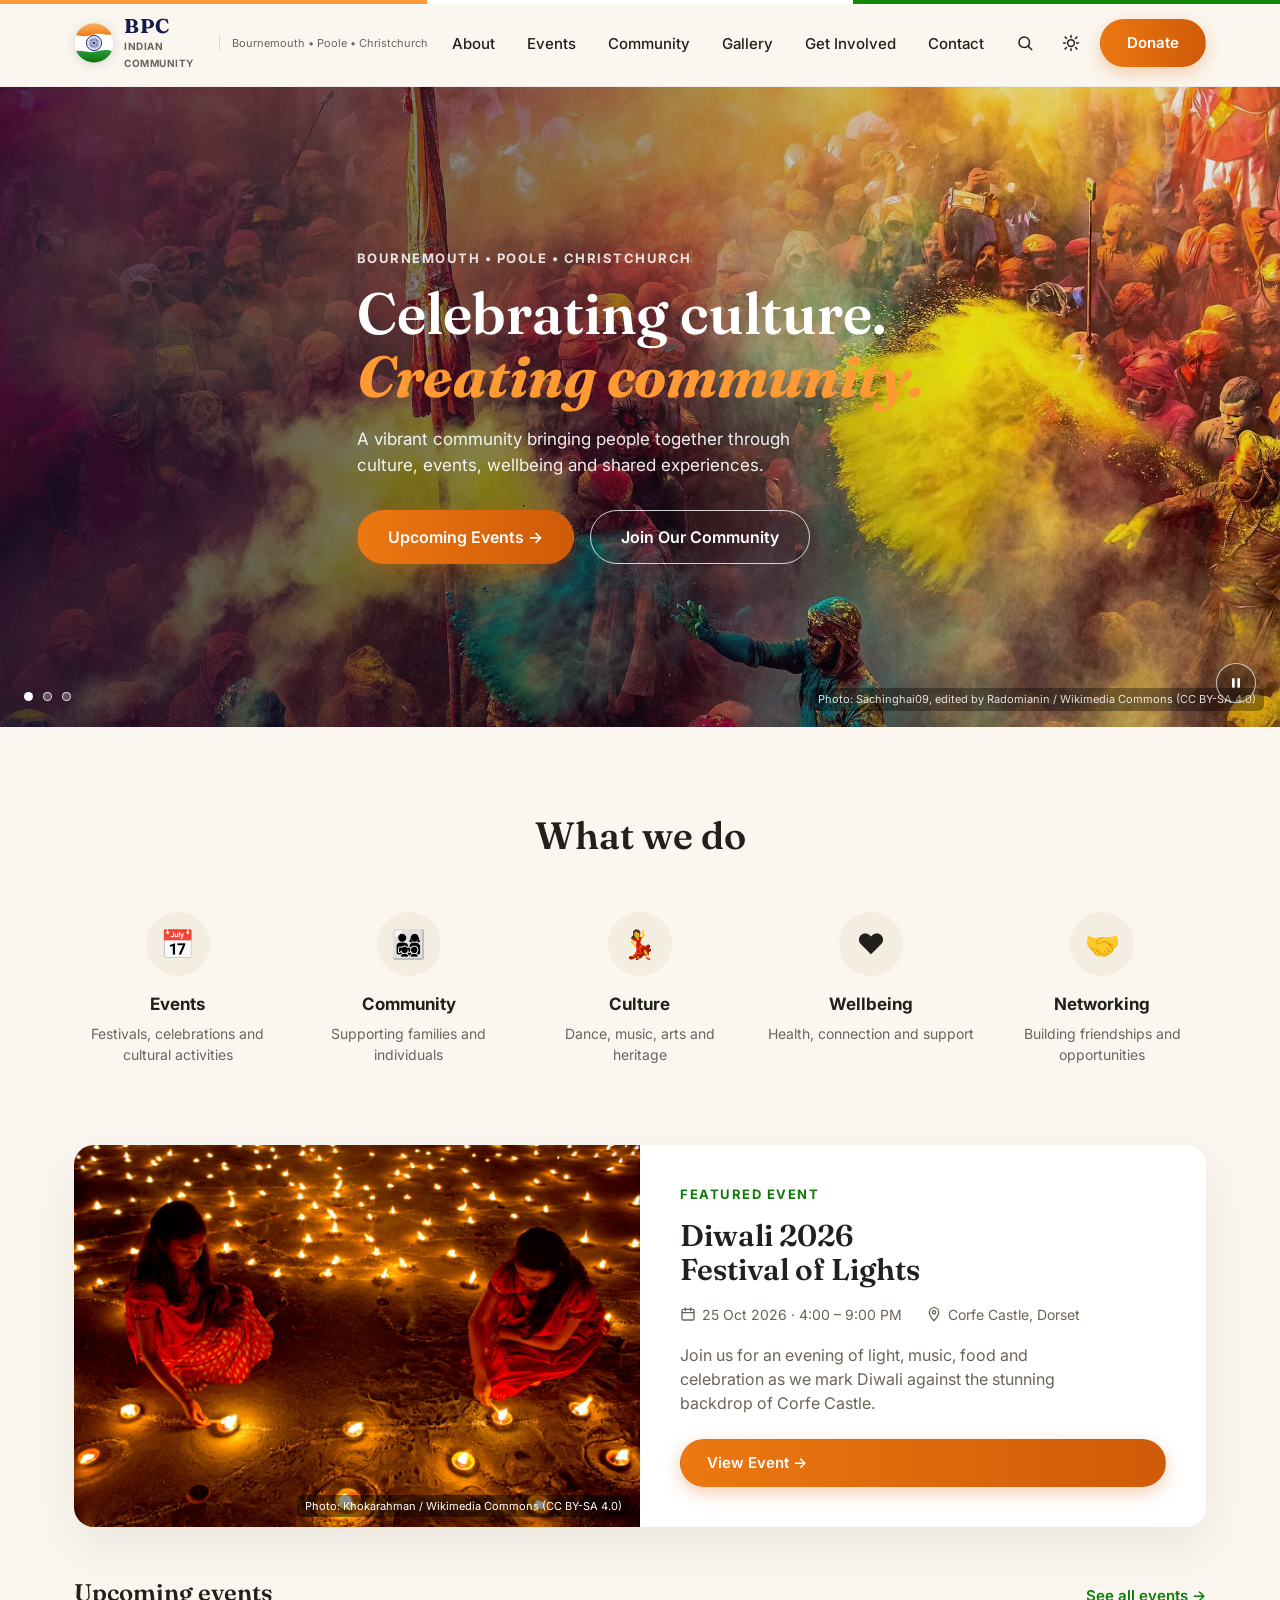
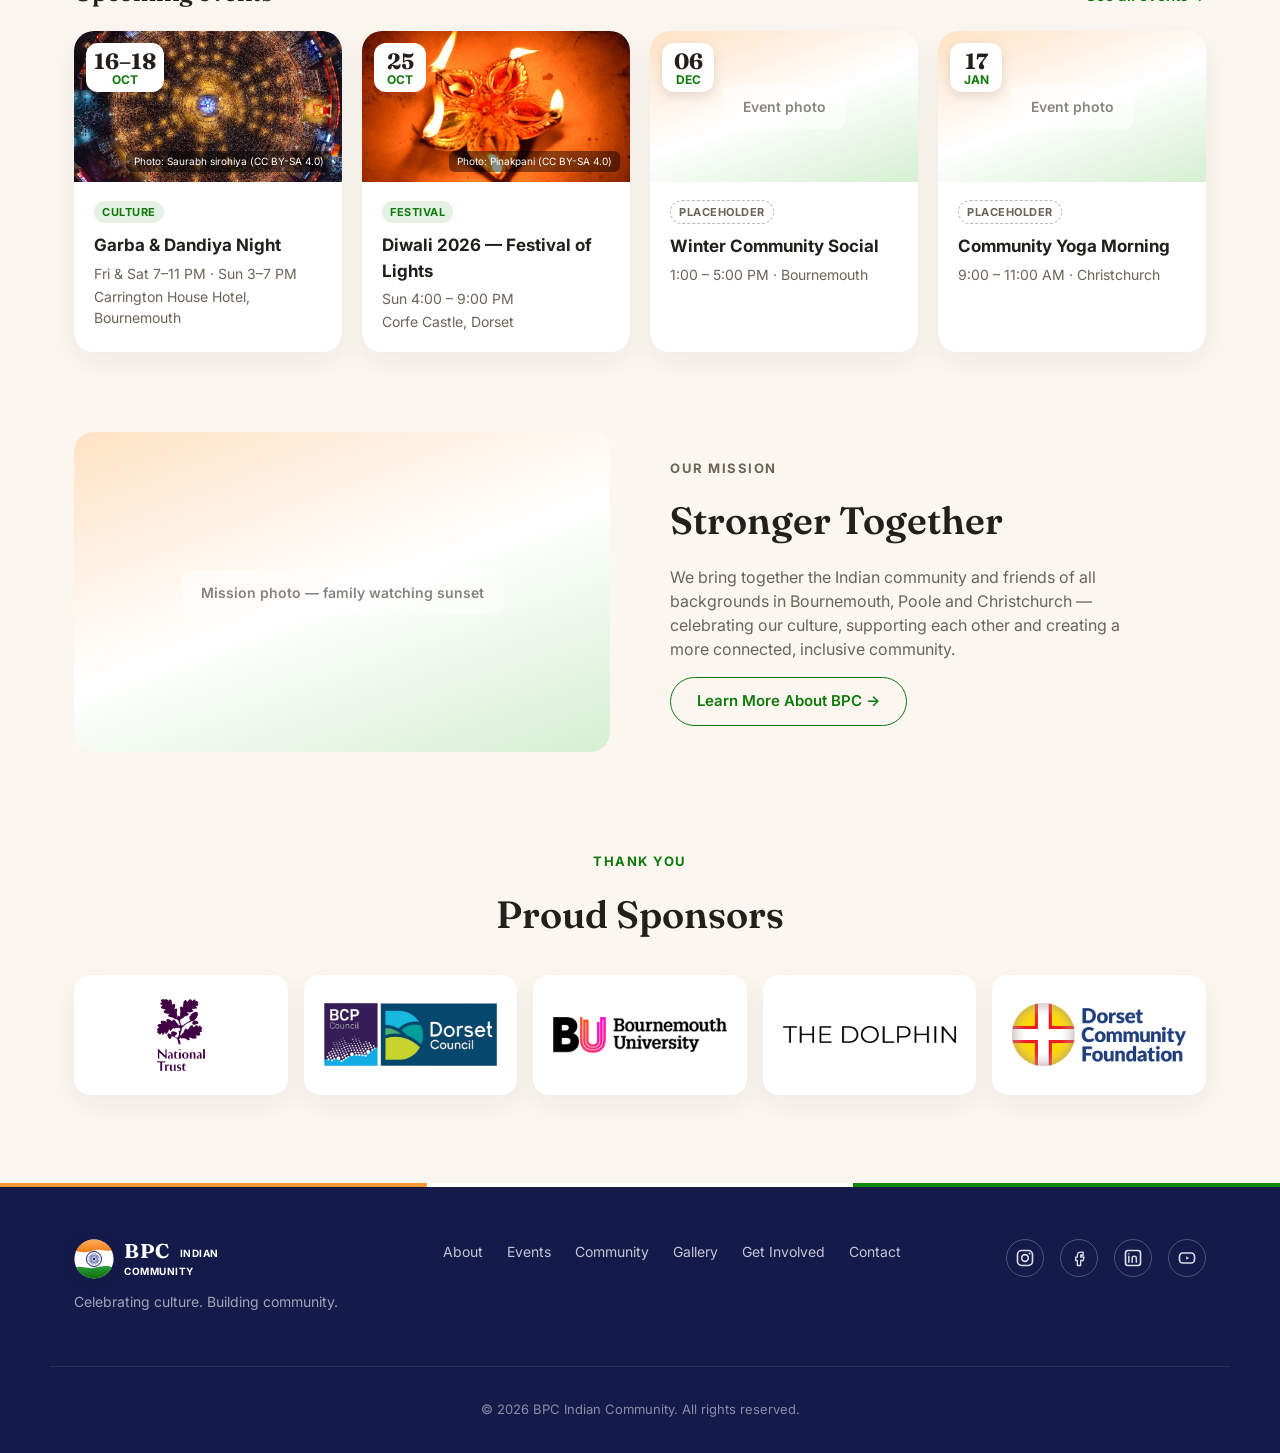
==== index.html @ 0a0876f6 "Tricolour redesign: enhanced BPC emblem, saffron/green/navy theme Co-Authored-By: Claude Opus 5.5 <n" ====
<!doctype html>
<html lang="en-GB">
<head>
<meta charset="UTF-8">
<meta name="viewport" content="width=device-width, initial-scale=1">
<title>BPC Indian Community — Homepage Redesign Prototype</title>

<!-- Google tag (gtag.js) — GA4 property: BPC Indian Community -->
<script async src="https://www.googletagmanager.com/gtag/js?id=G-W0NKQS6ZV1"></script>
<script>
  window.dataLayer = window.dataLayer || [];
  function gtag(){dataLayer.push(arguments);}
  gtag('js', new Date());
  gtag('config', 'G-W0NKQS6ZV1');
</script>

<link rel="preconnect" href="https://fonts.googleapis.com">
<link rel="preconnect" href="https://fonts.gstatic.com" crossorigin>
<link href="https://fonts.googleapis.com/css2?family=Fraunces:ital,wght@0,500;0,600;0,700;1,500&family=Inter:wght@400;500;600;700&display=swap" rel="stylesheet">
<link rel="manifest" href="manifest.webmanifest">
<meta name="theme-color" content="#141A4A">
<link rel="icon" type="image/svg+xml" href="assets/bpc-emblem.svg">
<link rel="icon" type="image/png" sizes="32x32" href="assets/icons/favicon-32.png">
<link rel="apple-touch-icon" href="assets/icons/apple-touch-icon.png">
<meta name="apple-mobile-web-app-capable" content="yes">
<meta name="apple-mobile-web-app-title" content="BPC">
<meta name="apple-mobile-web-app-status-bar-style" content="default">
<link rel="stylesheet" href="style.css">
<script>
  (function () {
    const stored = localStorage.getItem('bpc-theme');
    const theme = stored || (window.matchMedia('(prefers-color-scheme: dark)').matches ? 'dark' : 'light');
    document.documentElement.setAttribute('data-theme', theme);
  })();
</script>
</head>
<body>

  <!-- ===================== HEADER ===================== -->
  <header class="site-header">
    <div class="container header-inner">
      <a href="#" class="logo">
        <span class="logo-mark"><img class="logo-emblem" src="assets/bpc-emblem.svg" width="40" height="40" alt=""></span>
        <span class="logo-text">
          <strong>BPC</strong> <span class="logo-sub1">INDIAN<br>COMMUNITY</span>
        </span>
        <span class="logo-tagline">Bournemouth • Poole • Christchurch</span>
      </a>

      <nav class="main-nav" aria-label="Primary" id="main-nav">
        <ul>
          <li><a href="about.html">About</a></li>
          <li><a href="events.html">Events</a></li>
          <li><a href="#community">Community</a></li>
          <li><a href="gallery.html">Gallery</a></li>
          <li><a href="#get-involved">Get Involved</a></li>
          <li><a href="contact.html">Contact</a></li>
        </ul>
      </nav>

      <div class="header-actions">
        <button class="icon-btn" aria-label="Search">
          <svg width="18" height="18" viewBox="0 0 24 24" fill="none"><circle cx="11" cy="11" r="7" stroke="currentColor" stroke-width="2"/><path d="m21 21-4.3-4.3" stroke="currentColor" stroke-width="2" stroke-linecap="round"/></svg>
        </button>
        <button class="icon-btn theme-toggle" id="theme-toggle" aria-label="Toggle dark mode">
          <svg class="icon-sun" width="18" height="18" viewBox="0 0 24 24" fill="none"><circle cx="12" cy="12" r="4.5" stroke="currentColor" stroke-width="2"/><path d="M12 2v2.5M12 19.5V22M4.2 4.2l1.8 1.8M18 18l1.8 1.8M2 12h2.5M19.5 12H22M4.2 19.8 6 18M18 6l1.8-1.8" stroke="currentColor" stroke-width="2" stroke-linecap="round"/></svg>
          <svg class="icon-moon" width="18" height="18" viewBox="0 0 24 24" fill="none"><path d="M20 14.5A8.5 8.5 0 0 1 9.5 4a8.5 8.5 0 1 0 10.5 10.5Z" stroke="currentColor" stroke-width="2" stroke-linejoin="round"/></svg>
        </button>
        <a href="#donate" class="btn btn-primary">Donate</a>
        <button class="menu-toggle" aria-label="Open menu" aria-expanded="false" aria-controls="main-nav">
          <svg width="22" height="22" viewBox="0 0 24 24" fill="none"><path d="M4 7h16M4 12h16M4 17h16" stroke="currentColor" stroke-width="2" stroke-linecap="round"/></svg>
        </button>
      </div>
    </div>
  </header>

  <main>
    <!-- ===================== HERO ===================== -->
    <section class="hero">
      <div class="hero-media" id="hero-slideshow">
        <div class="hero-slide is-active" style="background-image:url('assets/hero-holi-colours.jpg')">
          <span class="hero-slide-credit">Photo: Sachinghai09, edited by Radomianin / Wikimedia Commons (CC BY-SA 4.0)</span>
        </div>
        <div class="hero-slide" style="background-image:url('assets/hero-boat-party.jpg'); background-position:50% 65%">
          <span class="hero-slide-credit">Photo: Omar Eagle / Unsplash</span>
        </div>
        <div class="hero-slide hero-slide-collage">
          <div class="hero-collage">
            <div style="background-image:url('assets/collage-garba-festival.jpg')"></div>
            <div style="background-image:url('assets/collage-bharatanatyam.jpg')"></div>
            <div style="background-image:url('assets/collage-holi-family.jpg')"></div>
            <div style="background-image:url('assets/diwali-2026-featured.jpg')"></div>
          </div>
          <span class="hero-slide-credit">Photos: Wikimedia Commons contributors (CC BY-SA)</span>
        </div>
        <div class="hero-overlay"></div>
      </div>
      <div class="container hero-content">
        <p class="eyebrow eyebrow-light">Bournemouth • Poole • Christchurch</p>
        <h1 class="hero-title">
          Celebrating culture.<br>
          <span class="accent-text">Creating community.</span>
        </h1>
        <p class="hero-subtitle">
          A vibrant community bringing people together through culture, events,
          wellbeing and shared experiences.
        </p>
        <div class="hero-ctas">
          <a href="#events" class="btn btn-primary btn-lg">Upcoming Events →</a>
          <a href="#community" class="btn btn-outline-light btn-lg">Join Our Community</a>
        </div>
      </div>
      <div class="hero-dots" role="tablist" aria-label="Slideshow navigation">
        <button class="hero-dot is-active" type="button" data-slide="0" aria-label="Show slide 1"></button>
        <button class="hero-dot" type="button" data-slide="1" aria-label="Show slide 2"></button>
        <button class="hero-dot" type="button" data-slide="2" aria-label="Show slide 3"></button>
      </div>
      <button class="hero-pause" aria-label="Pause slideshow">
        <svg width="16" height="16" viewBox="0 0 24 24" fill="currentColor"><rect x="6" y="5" width="4" height="14" rx="1"/><rect x="14" y="5" width="4" height="14" rx="1"/></svg>
      </button>
    </section>

    <!-- ===================== WHAT WE DO ===================== -->
    <section class="what-we-do" id="about">
      <div class="container">
        <h2 class="section-title center">What we do</h2>
        <div class="wwd-grid">
          <div class="wwd-item">
            <span class="wwd-icon" aria-hidden="true">📅</span>
            <h3>Events</h3>
            <p>Festivals, celebrations and cultural activities</p>
          </div>
          <div class="wwd-item">
            <span class="wwd-icon" aria-hidden="true">👨‍👩‍👧‍👦</span>
            <h3>Community</h3>
            <p>Supporting families and individuals</p>
          </div>
          <div class="wwd-item">
            <span class="wwd-icon" aria-hidden="true">💃</span>
            <h3>Culture</h3>
            <p>Dance, music, arts and heritage</p>
          </div>
          <div class="wwd-item">
            <span class="wwd-icon" aria-hidden="true">❤️</span>
            <h3>Wellbeing</h3>
            <p>Health, connection and support</p>
          </div>
          <div class="wwd-item">
            <span class="wwd-icon" aria-hidden="true">🤝</span>
            <h3>Networking</h3>
            <p>Building friendships and opportunities</p>
          </div>
        </div>
      </div>
    </section>

    <!-- ===================== FEATURED EVENT ===================== -->
    <section class="featured-event" id="events">
      <div class="container">
        <a class="fe-card fe-card-link" href="https://www.nationaltrust.org.uk/visit/dorset/corfe-castle/events/76128437-4f75-4108-96ad-10a2fd708918" target="_blank" rel="noopener">
          <div class="fe-media">
            <img src="assets/diwali-2026-featured.jpg" alt="Rows of lit diya oil lamps during Diwali celebrations" loading="lazy">
            <span class="fe-media-credit">Photo: Khokarahman / Wikimedia Commons (CC BY-SA 4.0)</span>
          </div>
          <div class="fe-content">
            <p class="eyebrow">Featured Event</p>
            <h3 class="fe-title">Diwali 2026<br>Festival of Lights</h3>
            <ul class="fe-meta">
              <li>
                <svg width="16" height="16" viewBox="0 0 24 24" fill="none"><rect x="3" y="5" width="18" height="16" rx="2" stroke="currentColor" stroke-width="2"/><path d="M3 10h18M8 3v4M16 3v4" stroke="currentColor" stroke-width="2" stroke-linecap="round"/></svg>
                25 Oct 2026 · 4:00 – 9:00 PM
              </li>
              <li>
                <svg width="16" height="16" viewBox="0 0 24 24" fill="none"><path d="M12 22s7-7.2 7-12.5A7 7 0 0 0 5 9.5C5 14.8 12 22 12 22Z" stroke="currentColor" stroke-width="2"/><circle cx="12" cy="9.5" r="2.5" stroke="currentColor" stroke-width="2"/></svg>
                Corfe Castle, Dorset
              </li>
            </ul>
            <p class="fe-desc">
              Join us for an evening of light, music, food and celebration as we mark Diwali
              against the stunning backdrop of Corfe Castle.
            </p>
            <span class="btn btn-primary">View Event →</span>
          </div>
        </a>

        <!-- More upcoming events — PLACEHOLDER events, replace with real BPC listings -->
        <div class="upcoming">
          <div class="upcoming-head">
            <h3 class="upcoming-title">Upcoming events</h3>
            <a href="events.html" class="upcoming-all">See all events →</a>
          </div>
          <div class="event-grid">
            <a class="event-card" href="events.html">
              <div class="event-card-media">
                <img src="assets/event-garba-dandiya.jpg" alt="Aerial view of a huge Navratri garba ground lit up in a glowing circular pattern" loading="lazy">
                <span class="event-date"><strong>16–18</strong>Oct</span>
                <span class="fe-media-credit">Photo: Saurabh sirohiya (CC BY-SA 4.0)</span>
              </div>
              <div class="event-card-body">
                <span class="event-cat">Culture</span>
                <h4 class="event-card-title">Garba &amp; Dandiya Night</h4>
                <p class="event-card-meta">Fri &amp; Sat 7–11 PM · Sun 3–7 PM</p>
                <p class="event-card-meta">Carrington House Hotel, Bournemouth</p>
              </div>
            </a>
            <a class="event-card" href="events.html">
              <div class="event-card-media">
                <img src="assets/event-diwali.jpg" alt="A golden five-flame diya lamp glowing at Diwali" loading="lazy">
                <span class="event-date"><strong>25</strong>Oct</span>
                <span class="fe-media-credit">Photo: Pinakpani (CC BY-SA 4.0)</span>
              </div>
              <div class="event-card-body">
                <span class="event-cat">Festival</span>
                <h4 class="event-card-title">Diwali 2026 — Festival of Lights</h4>
                <p class="event-card-meta">Sun 4:00 – 9:00 PM</p>
                <p class="event-card-meta">Corfe Castle, Dorset</p>
              </div>
            </a>
            <a class="event-card" href="events.html">
              <div class="event-card-media placeholder-img" data-label="Event photo">
                <span class="event-date"><strong>06</strong>Dec</span>
              </div>
              <div class="event-card-body">
                <span class="placeholder-tag">Placeholder</span>
                <h4 class="event-card-title">Winter Community Social</h4>
                <p class="event-card-meta">1:00 – 5:00 PM · Bournemouth</p>
              </div>
            </a>
            <a class="event-card" href="events.html">
              <div class="event-card-media placeholder-img" data-label="Event photo">
                <span class="event-date"><strong>17</strong>Jan</span>
              </div>
              <div class="event-card-body">
                <span class="placeholder-tag">Placeholder</span>
                <h4 class="event-card-title">Community Yoga Morning</h4>
                <p class="event-card-meta">9:00 – 11:00 AM · Christchurch</p>
              </div>
            </a>
          </div>
        </div>
      </div>
    </section>

    <!-- ===================== MISSION ===================== -->
    <section class="mission" id="community">
      <div class="container mission-grid">
        <div class="mission-media placeholder-img" data-label="Mission photo — family watching sunset"></div>
        <div class="mission-content">
          <p class="eyebrow">Our Mission</p>
          <h2 class="section-title">Stronger Together</h2>
          <p>
            We bring together the Indian community and friends of all backgrounds in
            Bournemouth, Poole and Christchurch — celebrating our culture, supporting
            each other and creating a more connected, inclusive community.
          </p>
          <a href="about.html" class="btn btn-outline">Learn More About BPC →</a>
        </div>
      </div>
    </section>

    <!-- ===================== PROUD SPONSORS =====================
         Logos and order from the current live site. -->
    <section class="sponsors-section" id="sponsors">
      <div class="container">
        <p class="eyebrow center">Thank you</p>
        <h2 class="section-title center">Proud Sponsors</h2>
        <ul class="sponsor-grid">
          <li class="sponsor-tile"><img src="assets/sponsors/national-trust.png" alt="National Trust" loading="lazy"></li>
          <li class="sponsor-tile"><img src="assets/sponsors/bcp-dorset-council.png" alt="BCP Council and Dorset Council" loading="lazy"></li>
          <li class="sponsor-tile"><img src="assets/sponsors/bournemouth-university.png" alt="Bournemouth University" loading="lazy"></li>
          <li class="sponsor-tile"><img src="assets/sponsors/the-dolphin.png" alt="The Dolphin" loading="lazy"></li>
          <li class="sponsor-tile"><img src="assets/sponsors/dorset-community-foundation.png" alt="Dorset Community Foundation" loading="lazy"></li>
        </ul>
      </div>
    </section>
  </main>

  <!-- ===================== FOOTER ===================== -->
  <footer class="site-footer" id="get-involved">
    <div class="container footer-inner">
      <div class="footer-brand">
        <a href="#" class="logo logo-footer">
          <span class="logo-mark"><img class="logo-emblem" src="assets/bpc-emblem.svg" width="40" height="40" alt=""></span>
          <span class="logo-text">
            <strong>BPC</strong> <span class="logo-sub1">INDIAN<br>COMMUNITY</span>
          </span>
        </a>
        <p class="footer-tagline">Celebrating culture. Building community.</p>
      </div>

      <nav class="footer-nav" aria-label="Footer">
        <ul>
          <li><a href="about.html">About</a></li>
          <li><a href="events.html">Events</a></li>
          <li><a href="#community">Community</a></li>
          <li><a href="gallery.html">Gallery</a></li>
          <li><a href="#get-involved">Get Involved</a></li>
          <li><a href="contact.html">Contact</a></li>
        </ul>
      </nav>

      <div class="footer-social">
        <a href="#" aria-label="Instagram">
          <svg width="20" height="20" viewBox="0 0 24 24" fill="none"><rect x="3" y="3" width="18" height="18" rx="5" stroke="currentColor" stroke-width="2"/><circle cx="12" cy="12" r="4" stroke="currentColor" stroke-width="2"/><circle cx="17.5" cy="6.5" r="1.2" fill="currentColor"/></svg>
        </a>
        <a href="#" aria-label="Facebook">
          <svg width="20" height="20" viewBox="0 0 24 24" fill="none"><path d="M14 9h3V5h-3c-2.2 0-4 1.8-4 4v2H8v4h2v6h4v-6h3l1-4h-4V9c0-.6.4-1 1-1Z" stroke="currentColor" stroke-width="1.6" stroke-linejoin="round"/></svg>
        </a>
        <a href="#" aria-label="LinkedIn">
          <svg width="20" height="20" viewBox="0 0 24 24" fill="none"><rect x="3" y="3" width="18" height="18" rx="3" stroke="currentColor" stroke-width="2"/><path d="M7 10v7M7 7v.01M11 17v-4.5a2.5 2.5 0 0 1 5 0V17" stroke="currentColor" stroke-width="1.8" stroke-linecap="round"/></svg>
        </a>
        <a href="#" aria-label="YouTube">
          <svg width="20" height="20" viewBox="0 0 24 24" fill="none"><rect x="3" y="6" width="18" height="12" rx="4" stroke="currentColor" stroke-width="2"/><path d="M11 10v4l3.5-2L11 10Z" fill="currentColor"/></svg>
        </a>
      </div>
    </div>
    <div class="container footer-bottom">
      <p>© 2026 BPC Indian Community. All rights reserved.</p>
    </div>
  </footer>

  <script>
    const menuToggle = document.querySelector('.menu-toggle');
    const mainNav = document.getElementById('main-nav');
    menuToggle.addEventListener('click', () => {
      const isOpen = mainNav.classList.toggle('is-open');
      menuToggle.setAttribute('aria-expanded', String(isOpen));
      menuToggle.classList.toggle('is-active', isOpen);
    });
    mainNav.querySelectorAll('a').forEach(link => {
      link.addEventListener('click', () => {
        mainNav.classList.remove('is-open');
        menuToggle.setAttribute('aria-expanded', 'false');
        menuToggle.classList.remove('is-active');
      });
    });

    // Light/dark theme toggle — persisted in localStorage, applied to <html data-theme="...">
    const themeToggle = document.getElementById('theme-toggle');
    themeToggle.addEventListener('click', () => {
      const current = document.documentElement.getAttribute('data-theme') === 'dark' ? 'dark' : 'light';
      const next = current === 'dark' ? 'light' : 'dark';
      document.documentElement.setAttribute('data-theme', next);
      localStorage.setItem('bpc-theme', next);
    });

    // Hero slideshow — auto-advances every 6s, pausable, with dot navigation
    const heroSlides = document.querySelectorAll('.hero-slide');
    const heroDots = document.querySelectorAll('.hero-dot');
    const heroPauseBtn = document.querySelector('.hero-pause');
    let heroIndex = 0;
    let heroTimer = null;
    let heroPaused = false;

    function showHeroSlide(index) {
      heroSlides.forEach((slide, i) => slide.classList.toggle('is-active', i === index));
      heroDots.forEach((dot, i) => dot.classList.toggle('is-active', i === index));
      heroIndex = index;
    }

    function nextHeroSlide() {
      showHeroSlide((heroIndex + 1) % heroSlides.length);
    }

    function startHeroTimer() {
      heroTimer = setInterval(nextHeroSlide, 6000);
    }

    if (heroSlides.length) {
      startHeroTimer();

      heroDots.forEach(dot => {
        dot.addEventListener('click', () => {
          showHeroSlide(Number(dot.dataset.slide));
          clearInterval(heroTimer);
          if (!heroPaused) startHeroTimer();
        });
      });

      heroPauseBtn.addEventListener('click', () => {
        heroPaused = !heroPaused;
        heroPauseBtn.classList.toggle('is-paused', heroPaused);
        heroPauseBtn.setAttribute('aria-label', heroPaused ? 'Play slideshow' : 'Pause slideshow');
        heroPauseBtn.innerHTML = heroPaused
          ? '<svg width="16" height="16" viewBox="0 0 24 24" fill="currentColor"><path d="M7 5v14l12-7Z"/></svg>'
          : '<svg width="16" height="16" viewBox="0 0 24 24" fill="currentColor"><rect x="6" y="5" width="4" height="14" rx="1"/><rect x="14" y="5" width="4" height="14" rx="1"/></svg>';
        if (heroPaused) {
          clearInterval(heroTimer);
        } else {
          startHeroTimer();
        }
      });
    }
  </script>
  <script>
    if ('serviceWorker' in navigator) {
      window.addEventListener('load', () => navigator.serviceWorker.register('sw.js'));
    }
  </script>
</body>
</html>
---- style.css ----
/* =========================================================
   BPC Indian Community — Homepage Redesign Prototype
   Static HTML/CSS mockup matching design-reference/homepage-mockup.png
   ========================================================= */

:root {
  --ivory: #FBF7F0;
  --ivory-soft: #F4EEE2;
  --charcoal: #22201C;
  --navy: #141A4A;              /* deep Ashoka-chakra navy */
  --saffron: #FF9933;           /* flag saffron — decorative / on dark backgrounds */
  --green: #138808;             /* flag India green */
  --accent: #0F7A0B;            /* text-safe green for links, eyebrows, highlights */
  --accent-rgb: 15, 122, 11;
  --gradient-accent: linear-gradient(90deg, #EC7811, #CF5A08);   /* saffron buttons (white text) */
  --saffron-shadow-rgb: 214, 98, 10;
  --tricolour: linear-gradient(90deg, var(--saffron) 0 33.34%, #FFFFFF 33.34% 66.67%, var(--green) 66.67% 100%);
  --text-muted: #6B6459;
  --radius-pill: 999px;
  --radius-card: 20px;
  --font-display: "Fraunces", Georgia, serif;
  --font-body: "Inter", -apple-system, BlinkMacSystemFont, "Segoe UI", sans-serif;
  --container-width: 1180px;

  /* Theme-aware surface/hairline tokens (redefined under [data-theme="dark"]) */
  --surface: #FFFFFF;
  --header-bg: rgba(251, 247, 240, 0.92);
  --hairline-rgb: 34, 32, 28;
  --shadow-rgb: 34, 32, 28;
}

[data-theme="dark"] {
  --ivory: #12141F;
  --ivory-soft: #1B1E2C;
  --charcoal: #F3EFE8;
  --navy: #0A0D26;
  --accent: #5CC86A;
  --accent-rgb: 92, 200, 106;
  --text-muted: #A6A099;
  --surface: #1C1F2D;
  --header-bg: rgba(18, 20, 31, 0.88);
  --hairline-rgb: 255, 255, 255;
  --shadow-rgb: 0, 0, 0;
}

* { box-sizing: border-box; }

html { scroll-behavior: smooth; }

body {
  margin: 0;
  font-family: var(--font-body);
  color: var(--charcoal);
  background: var(--ivory);
  line-height: 1.5;
  transition: background 0.2s ease, color 0.2s ease;
}

img { max-width: 100%; display: block; }

a { color: inherit; text-decoration: none; }

.container {
  max-width: var(--container-width);
  margin: 0 auto;
  padding: 0 24px;
}

/* Placeholder image blocks — swap with real BPC photography later.
   Each shows a label describing what should go here. */
.placeholder-img {
  position: relative;
  background: linear-gradient(160deg, #FFE2C4 0%, #FFFFFF 50%, #D6EFD2 100%);
  display: flex;
  align-items: center;
  justify-content: center;
  overflow: hidden;
}
.placeholder-img::before {
  content: attr(data-label);
  font-family: var(--font-body);
  font-size: 14px;
  font-weight: 600;
  color: rgba(36, 31, 26, 0.55);
  text-align: center;
  padding: 12px 20px;
  background: rgba(255, 255, 255, 0.55);
  border-radius: 10px;
  max-width: 80%;
}

/* -------------------- Buttons -------------------- */
.btn {
  display: inline-flex;
  align-items: center;
  gap: 6px;
  padding: 12px 26px;
  border-radius: var(--radius-pill);
  font-weight: 600;
  font-size: 15px;
  border: 1.5px solid transparent;
  cursor: pointer;
  transition: transform 0.15s ease, box-shadow 0.15s ease, background 0.15s ease;
  white-space: nowrap;
}
.btn:hover { transform: translateY(-1px); }

.btn-primary {
  background: var(--gradient-accent);
  color: #fff;
  box-shadow: 0 6px 18px rgba(var(--saffron-shadow-rgb), 0.3);
}
.btn-primary:hover { box-shadow: 0 8px 22px rgba(var(--saffron-shadow-rgb), 0.4); }

.btn-outline {
  background: transparent;
  border-color: var(--accent);
  color: var(--accent);
}
.btn-outline:hover { background: rgba(var(--accent-rgb), 0.08); }

.btn-outline-light {
  background: transparent;
  border-color: rgba(255, 255, 255, 0.8);
  color: #fff;
}
.btn-outline-light:hover { background: rgba(255, 255, 255, 0.12); }

.btn-lg { padding: 14px 30px; font-size: 16px; }

.icon-btn {
  background: none;
  border: none;
  cursor: pointer;
  color: var(--charcoal);
  display: flex;
  align-items: center;
  padding: 8px;
}

/* Theme toggle button: shows sun in light mode (click → go dark),
   moon in dark mode (click → go light). */
.theme-toggle .icon-moon { display: none; }
[data-theme="dark"] .theme-toggle .icon-sun { display: none; }
[data-theme="dark"] .theme-toggle .icon-moon { display: block; }

/* -------------------- Header -------------------- */
.site-header {
  position: sticky;
  top: 0;
  z-index: 50;
  background: var(--header-bg);
  backdrop-filter: blur(8px);
  border-bottom: 1px solid rgba(var(--hairline-rgb), 0.06);
}

.header-inner {
  position: relative;
  display: flex;
  align-items: center;
  justify-content: space-between;
  gap: 24px;
  padding-top: 14px;
  padding-bottom: 14px;
}

.logo {
  display: flex;
  align-items: center;
  gap: 10px;
}
.logo-mark { line-height: 0; flex-shrink: 0; }
.logo-text {
  font-size: 15px;
  line-height: 1.15;
}
.logo-text strong {
  font-size: 19px;
  letter-spacing: 0.5px;
  margin-right: 6px;
}
.logo-sub1 {
  font-size: 10px;
  font-weight: 700;
  letter-spacing: 0.5px;
  color: var(--text-muted);
  vertical-align: middle;
}
.logo-tagline {
  display: none;
  font-size: 11px;
  color: var(--text-muted);
  border-left: 1px solid rgba(var(--hairline-rgb), 0.15);
  padding-left: 12px;
  margin-left: 4px;
}
@media (min-width: 900px) {
  .logo-tagline { display: inline-block; }
}

.main-nav ul {
  display: none;
  list-style: none;
  margin: 0;
  padding: 0;
  gap: 32px;
}
.main-nav a {
  font-size: 15px;
  font-weight: 500;
  color: var(--charcoal);
  transition: color 0.15s ease;
}
.main-nav a:hover { color: var(--accent); }
@media (min-width: 900px) {
  .main-nav ul { display: flex; }
}

/* Mobile nav dropdown + hamburger toggle */
.menu-toggle {
  display: inline-flex;
  align-items: center;
  justify-content: center;
  width: 40px;
  height: 40px;
  border-radius: 50%;
  border: none;
  background: none;
  color: var(--charcoal);
  cursor: pointer;
}
@media (min-width: 900px) {
  .menu-toggle { display: none; }
}
.menu-toggle svg { transition: transform 0.2s ease; }
.menu-toggle.is-active svg { transform: rotate(90deg); }

@media (max-width: 899px) {
  .main-nav {
    position: absolute;
    top: 100%;
    left: 0;
    right: 0;
    background: var(--ivory);
    border-bottom: 1px solid rgba(var(--hairline-rgb), 0.08);
    box-shadow: 0 12px 24px rgba(var(--shadow-rgb), 0.08);
    max-height: 0;
    overflow: hidden;
    transition: max-height 0.25s ease;
  }
  .main-nav.is-open { max-height: 320px; }
  .main-nav ul {
    display: flex;
    flex-direction: column;
    gap: 0;
    padding: 8px 24px 16px;
  }
  .main-nav li { border-top: 1px solid rgba(var(--hairline-rgb), 0.06); }
  .main-nav a { display: block; padding: 14px 4px; }
}

.header-actions {
  display: flex;
  align-items: center;
  gap: 12px;
}

/* -------------------- Hero -------------------- */
.hero {
  position: relative;
  min-height: 640px;
  display: flex;
  align-items: center;
  overflow: hidden;
}
.hero-media {
  position: absolute;
  inset: 0;
}
.hero-overlay {
  position: absolute;
  inset: 0;
  background: linear-gradient(90deg, rgba(10, 14, 40, 0.74) 0%, rgba(10, 14, 40, 0.45) 45%, rgba(10, 14, 40, 0.1) 75%);
}
.hero-content {
  position: relative;
  z-index: 2;
  padding-top: 90px;
  padding-bottom: 90px;
  max-width: 640px;
}
.eyebrow {
  font-size: 13px;
  font-weight: 700;
  letter-spacing: 1.5px;
  text-transform: uppercase;
  color: var(--accent);
  margin: 0 0 14px;
}
.eyebrow-light { color: rgba(255,255,255,0.85); }

.hero-title {
  font-family: var(--font-display);
  font-weight: 600;
  font-size: clamp(38px, 6vw, 58px);
  line-height: 1.08;
  color: #fff;
  margin: 0 0 20px;
}
.accent-text {
  color: var(--saffron);
  font-weight: 700;
  font-style: italic;
}
.hero-subtitle {
  font-size: 17px;
  color: rgba(255,255,255,0.92);
  max-width: 480px;
  margin: 0 0 32px;
}
.hero-ctas {
  display: flex;
  flex-wrap: wrap;
  gap: 16px;
}
.hero-pause {
  position: absolute;
  bottom: 24px;
  right: 24px;
  z-index: 3;
  width: 40px;
  height: 40px;
  border-radius: 50%;
  border: 1.5px solid rgba(255,255,255,0.7);
  background: rgba(0,0,0,0.25);
  color: #fff;
  display: flex;
  align-items: center;
  justify-content: center;
  cursor: pointer;
}

/* -------------------- Hero Slideshow -------------------- */
.hero-slide {
  position: absolute;
  inset: 0;
  background-size: cover;
  background-position: center;
  opacity: 0;
  transition: opacity 1.2s ease;
}
.hero-slide.is-active { opacity: 1; }
.hero-slide-credit {
  position: absolute;
  right: 16px;
  bottom: 16px;
  z-index: 2;
  font-size: 11px;
  line-height: 1.3;
  color: rgba(255,255,255,0.85);
  background: rgba(0, 0, 0, 0.35);
  padding: 4px 8px;
  border-radius: 6px;
}
.hero-slide-collage { background: none; }
.hero-collage {
  position: absolute;
  inset: 0;
  display: grid;
  grid-template-columns: 1fr 1fr;
  grid-template-rows: 1fr 1fr;
  gap: 2px;
}
.hero-collage div {
  background-size: cover;
  background-position: center;
}
.hero-dots {
  position: absolute;
  bottom: 26px;
  left: 50%;
  transform: translateX(-50%);
  z-index: 3;
  display: flex;
  gap: 10px;
}
@media (min-width: 760px) {
  .hero-dots { left: 24px; transform: none; }
}
.hero-dot {
  width: 9px;
  height: 9px;
  border-radius: 50%;
  border: 1.5px solid rgba(255,255,255,0.8);
  background: rgba(255,255,255,0.25);
  padding: 0;
  cursor: pointer;
}
.hero-dot.is-active { background: #fff; }

/* -------------------- Section titles -------------------- */
.section-title {
  font-family: var(--font-display);
  font-weight: 600;
  font-size: clamp(28px, 3.5vw, 38px);
  margin: 0 0 16px;
}
.section-title.center { text-align: center; margin-bottom: 48px; }

/* -------------------- What We Do -------------------- */
.what-we-do {
  padding: 80px 0;
  background: var(--ivory);
}
.wwd-grid {
  display: grid;
  grid-template-columns: repeat(2, 1fr);
  gap: 36px 24px;
  text-align: center;
}
@media (min-width: 720px) {
  .wwd-grid { grid-template-columns: repeat(5, 1fr); }
}
.wwd-icon {
  display: inline-flex;
  align-items: center;
  justify-content: center;
  width: 64px;
  height: 64px;
  border-radius: 50%;
  background: var(--ivory-soft);
  font-size: 28px;
  margin-bottom: 16px;
}
.wwd-item h3 {
  font-size: 17px;
  margin: 0 0 6px;
}
.wwd-item p {
  font-size: 14px;
  color: var(--text-muted);
  margin: 0;
}

/* -------------------- Featured Event -------------------- */
.featured-event { padding: 0 0 80px; }
.fe-card {
  display: grid;
  grid-template-columns: 1fr;
  background: var(--surface);
  border-radius: var(--radius-card);
  overflow: hidden;
  box-shadow: 0 20px 50px rgba(var(--shadow-rgb), 0.08);
  transition: transform 0.2s ease, box-shadow 0.2s ease;
}
.fe-card-link { display: grid; }
.fe-card-link:hover,
.fe-card-link:focus-visible {
  transform: translateY(-3px);
  box-shadow: 0 26px 60px rgba(var(--shadow-rgb), 0.14);
}
@media (min-width: 760px) {
  .fe-card { grid-template-columns: 1fr 1fr; }
}
.fe-media { position: relative; min-height: 260px; overflow: hidden; }
.fe-media img {
  width: 100%;
  height: 100%;
  min-height: 260px;
  object-fit: cover;
  display: block;
}
.fe-media-credit {
  position: absolute;
  right: 10px;
  bottom: 10px;
  font-size: 11px;
  line-height: 1.3;
  color: #fff;
  background: rgba(0, 0, 0, 0.45);
  padding: 4px 8px;
  border-radius: 6px;
}
.fe-content {
  padding: 40px;
  display: flex;
  flex-direction: column;
  justify-content: center;
}
.fe-title {
  font-family: var(--font-display);
  font-weight: 600;
  font-size: 30px;
  line-height: 1.15;
  margin: 0 0 16px;
}
.fe-meta {
  list-style: none;
  display: flex;
  gap: 24px;
  margin: 0 0 18px;
  padding: 0;
  color: var(--text-muted);
  font-size: 14px;
}
.fe-meta li { display: flex; align-items: center; gap: 6px; }
.fe-desc { color: var(--text-muted); margin: 0 0 24px; max-width: 420px; }

/* -------------------- Mission -------------------- */
.mission { padding: 0 0 100px; }
.mission-grid {
  display: grid;
  grid-template-columns: 1fr;
  gap: 40px;
  align-items: center;
}
@media (min-width: 760px) {
  .mission-grid { grid-template-columns: 1fr 1fr; gap: 60px; }
}
.mission-media {
  min-height: 320px;
  border-radius: var(--radius-card);
}
.mission-content p { color: var(--text-muted); max-width: 460px; }

/* -------------------- Footer -------------------- */
.site-footer {
  background: var(--navy);
  color: rgba(255,255,255,0.85);
  padding: 56px 0 0;
}
.footer-inner {
  display: flex;
  flex-wrap: wrap;
  gap: 40px;
  justify-content: space-between;
  padding-bottom: 40px;
  border-bottom: 1px solid rgba(255,255,255,0.1);
}
.footer-brand .logo-text,
.footer-brand .logo-sub1 { color: #fff; }
.footer-tagline {
  margin-top: 12px;
  font-size: 14px;
  color: rgba(255,255,255,0.6);
}
.footer-nav ul {
  list-style: none;
  display: flex;
  flex-wrap: wrap;
  gap: 24px;
  margin: 0;
  padding: 0;
}
.footer-nav a {
  font-size: 14px;
  color: rgba(255,255,255,0.75);
}
.footer-nav a:hover { color: #fff; }
.footer-social {
  display: flex;
  gap: 16px;
}
.footer-social a {
  width: 38px;
  height: 38px;
  border-radius: 50%;
  border: 1px solid rgba(255,255,255,0.25);
  display: flex;
  align-items: center;
  justify-content: center;
  color: rgba(255,255,255,0.85);
}
.footer-social a:hover { background: rgba(255,255,255,0.1); }
.footer-bottom {
  padding: 20px 24px;
  font-size: 13px;
  color: rgba(255,255,255,0.5);
  text-align: center;
}

/* -------------------- Nav current-page state -------------------- */
.main-nav a.is-current { color: var(--accent); }

/* =========================================================
   CONTACT PAGE
   ========================================================= */

/* -------------------- Page hero (shared banner style) -------------------- */
.page-hero {
  background: var(--navy);
  color: #fff;
  padding: 72px 0 56px;
  text-align: center;
}
.page-hero-title {
  font-family: var(--font-display);
  font-size: clamp(36px, 6vw, 56px);
  font-weight: 600;
  margin: 10px 0 14px;
}
.page-hero-subtitle {
  color: rgba(255,255,255,0.8);
  max-width: 520px;
  margin: 0 auto;
  font-size: 17px;
}

/* -------------------- Contact layout -------------------- */
.contact-section { padding: 72px 0 0; }
.contact-grid {
  display: grid;
  grid-template-columns: 1fr;
  gap: 56px;
  padding-bottom: 72px;
}
@media (min-width: 860px) {
  .contact-grid { grid-template-columns: 1.3fr 1fr; gap: 72px; }
}

.contact-form-intro {
  color: var(--text-muted);
  margin: -8px 0 28px;
  max-width: 460px;
}

/* Form */
.contact-form { display: flex; flex-direction: column; gap: 20px; }
.form-row {
  display: grid;
  grid-template-columns: 1fr;
  gap: 20px;
}
@media (min-width: 540px) {
  .form-row { grid-template-columns: 1fr 1fr; }
}
.form-field { display: flex; flex-direction: column; gap: 8px; }
.form-field-full { width: 100%; }
.form-field label {
  font-size: 14px;
  font-weight: 600;
}
.form-field .optional {
  font-weight: 400;
  color: var(--text-muted);
}
.form-field input,
.form-field select,
.form-field textarea {
  font-family: var(--font-body);
  font-size: 15px;
  padding: 12px 16px;
  border: 1.5px solid rgba(var(--hairline-rgb), 0.15);
  border-radius: 12px;
  background: var(--surface);
  color: var(--charcoal);
  transition: border-color 0.15s ease, box-shadow 0.15s ease;
}
.form-field textarea { resize: vertical; min-height: 140px; font-family: var(--font-body); }
.form-field input:focus,
.form-field select:focus,
.form-field textarea:focus {
  outline: none;
  border-color: var(--accent);
  box-shadow: 0 0 0 3px rgba(var(--accent-rgb), 0.12);
}
.contact-form .btn { align-self: flex-start; margin-top: 6px; }

/* Info sidebar */
.contact-info { padding-top: 4px; }
.info-list {
  list-style: none;
  margin: 0 0 32px;
  padding: 0;
  display: flex;
  flex-direction: column;
  gap: 24px;
}
.info-list li {
  display: flex;
  align-items: flex-start;
  gap: 16px;
}
.info-icon {
  flex-shrink: 0;
  width: 44px;
  height: 44px;
  border-radius: 50%;
  background: var(--ivory-soft);
  color: var(--accent);
  display: flex;
  align-items: center;
  justify-content: center;
}
.info-list strong { display: block; margin-bottom: 4px; font-size: 15px; }
.info-list p { margin: 0; color: var(--text-muted); line-height: 1.5; }
.info-list p a { color: var(--charcoal); font-weight: 600; }
.info-list p a:hover { color: var(--accent); }

.info-social strong { display: block; margin-bottom: 12px; font-size: 15px; }
.contact-social a { color: var(--charcoal); border-color: rgba(var(--hairline-rgb), 0.15); }
.contact-social a:hover { background: var(--ivory-soft); }

/* Map */
.contact-map {
  min-height: 320px;
  border-radius: var(--radius-card);
  margin-bottom: 80px;
}

/* =========================================================
   UPCOMING EVENTS (homepage row + events page)
   ========================================================= */

/* Small tag marking content that still needs real BPC details */
.placeholder-tag,
.featured-tag,
.event-cat {
  display: inline-block;
  font-size: 11px;
  font-weight: 700;
  letter-spacing: 0.5px;
  text-transform: uppercase;
  padding: 3px 8px;
  border-radius: var(--radius-pill);
}
.placeholder-tag {
  color: var(--text-muted);
  border: 1px dashed rgba(var(--hairline-rgb), 0.3);
}
.featured-tag {
  color: #fff;
  background: var(--gradient-accent);
}
.event-cat {
  color: var(--accent);
  background: rgba(var(--accent-rgb), 0.1);
}

/* -------------------- Homepage: more upcoming events -------------------- */
.upcoming { margin-top: 48px; }
.upcoming-head {
  display: flex;
  flex-wrap: wrap;
  align-items: baseline;
  justify-content: space-between;
  gap: 8px 24px;
  margin-bottom: 20px;
}
.upcoming-title {
  font-family: var(--font-display);
  font-weight: 600;
  font-size: 24px;
  margin: 0;
}
.upcoming-all {
  font-weight: 600;
  font-size: 15px;
  color: var(--accent);
}
.upcoming-all:hover { text-decoration: underline; }

.event-grid {
  display: grid;
  grid-template-columns: 1fr;
  gap: 20px;
}
@media (min-width: 640px) {
  .event-grid { grid-template-columns: repeat(3, 1fr); }
}
.event-card {
  display: flex;
  flex-direction: column;
  background: var(--surface);
  border-radius: var(--radius-card);
  overflow: hidden;
  box-shadow: 0 10px 30px rgba(var(--shadow-rgb), 0.06);
  transition: transform 0.2s ease, box-shadow 0.2s ease;
}
.event-card:hover,
.event-card:focus-visible {
  transform: translateY(-3px);
  box-shadow: 0 18px 40px rgba(var(--shadow-rgb), 0.12);
}
.event-card-media { aspect-ratio: 16 / 9; }
.event-date {
  position: absolute;
  top: 12px;
  left: 12px;
  display: flex;
  flex-direction: column;
  align-items: center;
  min-width: 52px;
  padding: 6px 8px;
  border-radius: 12px;
  background: #fff;
  color: var(--accent);
  font-size: 12px;
  font-weight: 700;
  text-transform: uppercase;
  line-height: 1.1;
  box-shadow: 0 4px 12px rgba(0, 0, 0, 0.12);
}
.event-date strong {
  font-family: var(--font-display);
  font-size: 22px;
  color: #241F1A;
}
.event-card-body { padding: 16px 20px 20px; }
.event-card-title {
  font-size: 17px;
  margin: 10px 0 4px;
}
.event-card-meta {
  font-size: 14px;
  color: var(--text-muted);
  margin: 0;
}

/* -------------------- Events page -------------------- */
.events-section { padding: 64px 0 88px; }
.events-container { max-width: 920px; }
.events-year {
  font-family: var(--font-display);
  font-weight: 600;
  font-size: 22px;
  color: var(--text-muted);
  margin: 0 0 16px;
  padding-bottom: 8px;
  border-bottom: 1px solid rgba(var(--hairline-rgb), 0.1);
}
.event-list {
  list-style: none;
  margin: 0 0 48px;
  padding: 0;
  display: flex;
  flex-direction: column;
  gap: 16px;
}
.event-row {
  display: grid;
  grid-template-columns: auto 1fr;
  gap: 20px;
  padding: 24px;
  background: var(--surface);
  border-radius: var(--radius-card);
  box-shadow: 0 10px 30px rgba(var(--shadow-rgb), 0.05);
}
.event-row-featured { box-shadow: 0 0 0 2px var(--accent), 0 14px 36px rgba(var(--accent-rgb), 0.12); }
.event-row-date {
  display: flex;
  flex-direction: column;
  align-items: center;
  justify-content: center;
  width: 72px;
  height: 80px;
  border-radius: 14px;
  background: var(--ivory-soft);
  line-height: 1.1;
}
.er-mon {
  font-size: 12px;
  font-weight: 700;
  text-transform: uppercase;
  color: var(--accent);
}
.er-day {
  font-family: var(--font-display);
  font-size: 30px;
  font-weight: 600;
}
.er-wd { font-size: 12px; color: var(--text-muted); }
.event-row-tags {
  display: flex;
  flex-wrap: wrap;
  gap: 8px;
  margin: 0 0 8px;
}
.event-row-title {
  font-family: var(--font-display);
  font-weight: 600;
  font-size: 22px;
  line-height: 1.2;
  margin: 0 0 10px;
}
.event-row-meta {
  flex-wrap: wrap;
  gap: 6px 20px;
  margin-bottom: 10px;
}
.event-row-desc {
  color: var(--text-muted);
  margin: 0;
  font-size: 15px;
}
.event-row-action { grid-column: 2; }
@media (min-width: 760px) {
  .event-row { grid-template-columns: auto 1fr auto; align-items: center; gap: 28px; }
  .event-row-action { grid-column: auto; }
}

.past-events {
  text-align: center;
  padding: 48px 24px;
  border-radius: var(--radius-card);
  background: var(--ivory-soft);
}
.past-events p { color: var(--text-muted); margin: 0 0 24px; }

/* Real photo in a homepage event card (instead of the placeholder block) */
.event-card-media { position: relative; overflow: hidden; }
.event-card-media img {
  width: 100%;
  height: 100%;
  object-fit: cover;
}
.event-card-media .fe-media-credit { font-size: 10px; }

/* Multi-day events: shrink the date so "16–18" fits the date block */
.er-day-range { font-size: 22px; }

/* Homepage card: category tag sits where the placeholder tag would */
.event-card-body .event-cat { margin-bottom: 0; }
.event-card-meta + .event-card-meta { margin-top: 2px; }

/* Per-day times for multi-day events */
.event-schedule {
  list-style: none;
  display: flex;
  flex-wrap: wrap;
  gap: 8px;
  margin: 0 0 12px;
  padding: 0;
}
.event-schedule li {
  font-size: 13px;
  padding: 5px 10px;
  border-radius: 10px;
  background: var(--ivory-soft);
  color: var(--text-muted);
}
.event-schedule strong { color: var(--charcoal); margin-right: 4px; }
.fe-meta svg { flex-shrink: 0; }

/* Four homepage event cards: 2×2 on tablets, one row on desktop */
@media (min-width: 640px) {
  .event-grid { grid-template-columns: repeat(2, 1fr); }
}
@media (min-width: 1000px) {
  .event-grid { grid-template-columns: repeat(4, 1fr); }
}

/* Keep the featured event clear of the sticky header when jumped to via #events */
.featured-event { scroll-margin-top: 100px; }

/* -------------------- Gallery page -------------------- */
.gallery-section { padding: 64px 0 88px; }

/* Album "folders": cover photo with two offset photos stacked behind it */
.album-grid {
  list-style: none;
  margin: 0;
  padding: 0;
  display: grid;
  grid-template-columns: 1fr;
  gap: 40px 28px;
}
@media (min-width: 560px) { .album-grid { grid-template-columns: repeat(2, 1fr); } }
@media (min-width: 960px) { .album-grid { grid-template-columns: repeat(3, 1fr); } }

.album-card { display: block; }
.album-stack {
  position: relative;
  display: block;
  aspect-ratio: 4 / 3;
  margin: 10px 10px 0 0;
}
.album-stack img,
.album-layer-blank {
  position: absolute;
  inset: 0;
  width: 100%;
  height: 100%;
  object-fit: cover;
  border-radius: 16px;
  transition: transform 0.25s ease;
}
.album-cover { box-shadow: 0 12px 30px rgba(var(--shadow-rgb), 0.18); }
.album-layer {
  border: 3px solid var(--surface);
  box-shadow: 0 6px 18px rgba(var(--shadow-rgb), 0.12);
}
.album-layer-blank { display: block; background: var(--ivory-soft); }
.album-layer-1 { transform: translate(6px, -6px) rotate(2deg); }
.album-layer-2 { transform: translate(10px, -10px) rotate(4deg); }
.album-card:hover .album-cover { transform: translateY(-4px); }
.album-card:hover .album-layer-1 { transform: translate(12px, -10px) rotate(4deg); }
.album-card:hover .album-layer-2 { transform: translate(20px, -14px) rotate(8deg); }
.album-count {
  position: absolute;
  left: 12px;
  bottom: 12px;
  padding: 5px 12px;
  border-radius: var(--radius-pill);
  background: rgba(20, 18, 16, 0.65);
  color: #fff;
  font-size: 13px;
  font-weight: 600;
  backdrop-filter: blur(6px);
}
.album-info { display: block; margin-top: 16px; }
.album-name {
  display: block;
  font-family: var(--font-display);
  font-weight: 600;
  font-size: 22px;
}
.album-sub { font-size: 14px; color: var(--text-muted); }
.album-card:focus-visible { outline: 3px solid var(--accent); outline-offset: 6px; border-radius: 16px; }

/* Open album */
.album-back {
  display: inline-block;
  font-weight: 600;
  color: var(--accent);
  margin-bottom: 20px;
}
#album-view { scroll-margin-top: 100px; }
.album-head { margin-bottom: 28px; }
.album-head .section-title { margin: 0 0 6px; }
.album-meta { margin: 0 0 8px; font-size: 14px; font-weight: 600; color: var(--accent); }
.album-desc { margin: 0; color: var(--text-muted); max-width: 560px; }

.photo-grid {
  list-style: none;
  margin: 0;
  padding: 0;
  display: grid;
  grid-template-columns: repeat(2, 1fr);
  gap: 12px;
}
@media (min-width: 760px) { .photo-grid { grid-template-columns: repeat(3, 1fr); gap: 16px; } }
.photo-tile {
  display: block;
  width: 100%;
  aspect-ratio: 1;
  padding: 0;
  border: 0;
  border-radius: 14px;
  overflow: hidden;
  cursor: zoom-in;
  background: var(--ivory-soft);
}
.photo-tile img {
  width: 100%;
  height: 100%;
  object-fit: cover;
  transition: transform 0.3s ease;
}
.photo-tile:hover img { transform: scale(1.04); }
.photo-tile:focus-visible { outline: 3px solid var(--accent); outline-offset: 3px; }

/* Lightbox */
.lightbox {
  position: fixed;
  inset: 0;
  z-index: 200;
  display: flex;
  align-items: center;
  justify-content: center;
  padding: 56px 16px;
  background: rgba(10, 10, 14, 0.92);
}
.lightbox[hidden] { display: none; }
.lb-figure { margin: 0; text-align: center; }
.lb-figure img {
  max-width: min(1200px, 100%);
  max-height: calc(100vh - 140px);
  margin: 0 auto;
  border-radius: 10px;
}
.lb-figure figcaption { margin-top: 12px; color: rgba(255,255,255,0.75); font-size: 13px; }
.lb-btn {
  position: absolute;
  width: 48px;
  height: 48px;
  border: 0;
  border-radius: 50%;
  background: rgba(255,255,255,0.12);
  color: #fff;
  font-size: 30px;
  line-height: 1;
  cursor: pointer;
}
.lb-btn:hover { background: rgba(255,255,255,0.24); }
.lb-btn[hidden] { display: none; }
.lb-close { top: 16px; right: 16px; }
.lb-prev { left: 16px; top: 50%; transform: translateY(-50%); }
.lb-next { right: 16px; top: 50%; transform: translateY(-50%); }
@media (max-width: 640px) {
  .lb-prev, .lb-next { top: auto; bottom: 16px; transform: none; }
}

/* -------------------- About page -------------------- */
.eyebrow.center { text-align: center; }

.about-intro { padding: 80px 0 40px; }
.about-intro-grid {
  display: grid;
  grid-template-columns: 1fr;
  gap: 8px 60px;
}
@media (min-width: 860px) {
  .about-intro-grid { grid-template-columns: 1fr 1.3fr; }
}
.about-lead {
  font-family: var(--font-display);
  font-size: 22px;
  line-height: 1.4;
  margin: 0 0 16px;
}
.about-intro-text p:not(.about-lead) { color: var(--text-muted); margin: 0; }

.about-story { padding: 40px 0; }
.about-story-inner {
  max-width: 760px;
  margin: 0 auto;
  padding: 48px 24px;
  border-radius: var(--radius-card);
  background: var(--ivory-soft);
  text-align: center;
}
.about-story-inner p:last-child { color: var(--text-muted); margin: 0; font-size: 17px; }

.about-values { padding: 80px 0 40px; }
.values-grid {
  display: grid;
  grid-template-columns: 1fr;
  gap: 20px;
}
@media (min-width: 600px) { .values-grid { grid-template-columns: repeat(2, 1fr); } }
@media (min-width: 1000px) { .values-grid { grid-template-columns: repeat(4, 1fr); } }
.value-card {
  padding: 28px 24px;
  border-radius: var(--radius-card);
  background: var(--surface);
  box-shadow: 0 10px 30px rgba(var(--shadow-rgb), 0.05);
}
.value-card h3 { font-size: 17px; margin: 0 0 6px; }
.value-card p { font-size: 14px; color: var(--text-muted); margin: 0; }

/* Team: 5 columns on desktop */
.team-section { padding: 80px 0 40px; }
.team-grid {
  list-style: none;
  margin: 0;
  padding: 0;
  display: grid;
  grid-template-columns: 1fr;
  gap: 40px 24px;
}
@media (min-width: 560px) { .team-grid { grid-template-columns: repeat(2, 1fr); } }
@media (min-width: 820px) { .team-grid { grid-template-columns: repeat(3, 1fr); } }
@media (min-width: 1100px) { .team-grid { grid-template-columns: repeat(5, 1fr); } }
.team-card { text-align: center; }
.team-photo {
  width: 100%;
  max-width: 240px;
  aspect-ratio: 1;
  object-fit: cover;
  object-position: center 25%;
  margin: 0 auto 18px;
  border-radius: 50%;
  box-shadow: 0 0 0 4px var(--ivory), 0 0 0 6px rgba(var(--saffron-shadow-rgb), 0.45);
}
.team-photo-top { object-position: center 10%; }
.team-name {
  font-family: var(--font-display);
  font-weight: 600;
  font-size: 20px;
  margin: 0 0 2px;
}
.team-role { font-size: 13px; font-weight: 600; color: var(--accent); margin: 0 0 6px; }
.team-tags { font-size: 12px; color: var(--text-muted); letter-spacing: 0.3px; margin: 0 0 12px; }
.team-bio { font-size: 14px; color: var(--text-muted); margin: 0 0 10px; }
.team-more { font-size: 14px; text-align: left; }
.team-more summary {
  cursor: pointer;
  text-align: center;
  font-weight: 600;
  color: var(--accent);
  list-style: none;
}
.team-more summary::-webkit-details-marker { display: none; }
.team-more summary::after { content: " +"; }
.team-more[open] summary::after { content: " –"; }
.team-more p { color: var(--text-muted); margin: 10px 0 0; }

.about-cta { padding: 40px 0 88px; }
.about-cta-actions { display: flex; flex-wrap: wrap; gap: 12px; justify-content: center; }

/* Proud Sponsors: logos sit on white tiles in both themes */
.sponsors-section { padding: 0 0 88px; }
.sponsors-section .section-title.center { margin-bottom: 32px; }
.sponsor-grid {
  list-style: none;
  margin: 0;
  padding: 0;
  display: grid;
  grid-template-columns: repeat(2, 1fr);
  gap: 16px;
}
@media (min-width: 720px) { .sponsor-grid { grid-template-columns: repeat(3, 1fr); } }
@media (min-width: 1000px) { .sponsor-grid { grid-template-columns: repeat(5, 1fr); } }
.sponsor-tile {
  display: flex;
  align-items: center;
  justify-content: center;
  height: 120px;
  padding: 20px;
  border-radius: 16px;
  background: #fff;
  box-shadow: 0 10px 30px rgba(var(--shadow-rgb), 0.06);
}
.sponsor-tile img {
  max-width: 100%;
  max-height: 72px;
  object-fit: contain;
}

/* =========================================================
   TRICOLOUR THEME — emblem, stripes and chakra watermark
   ========================================================= */

/* Thin saffron/white/green stripe across the top of the header and footer */
.site-header::before,
.site-footer::before {
  content: "";
  position: absolute;
  top: 0;
  left: 0;
  right: 0;
  height: 4px;
  background: var(--tricolour);
}
.site-footer { position: relative; }

/* Emblem in header/footer */
.logo-emblem {
  width: 40px;
  height: 40px;
  filter: drop-shadow(0 2px 6px rgba(var(--shadow-rgb), 0.15));
}
.logo-text strong {
  font-family: var(--font-display);
  font-size: 20px;
  font-weight: 700;
}
.main-nav a { white-space: nowrap; }
.site-header .logo-text strong { color: var(--navy); }
[data-theme="dark"] .site-header .logo-text strong { color: var(--charcoal); }

/* Navy page banners get a faint Ashoka Chakra watermark */
.page-hero { position: relative; overflow: hidden; }
.page-hero > * { position: relative; z-index: 1; }
.page-hero::after {
  content: "";
  position: absolute;
  top: 50%;
  right: -90px;
  width: 380px;
  height: 380px;
  transform: translateY(-50%);
  background: url("assets/chakra-watermark.svg") center / contain no-repeat;
  opacity: 0.08;
  pointer-events: none;
}
@media (max-width: 640px) {
  .page-hero::after { right: -140px; width: 300px; height: 300px; }
}
.page-hero .eyebrow { color: var(--saffron); }

/* -------------------- About: Our emblem -------------------- */
.about-emblem { padding: 40px 0; }
.emblem-grid {
  display: grid;
  grid-template-columns: 1fr;
  gap: 32px;
  align-items: center;
  max-width: 900px;
  margin: 0 auto;
}
@media (min-width: 760px) {
  .emblem-grid { grid-template-columns: 260px 1fr; gap: 56px; }
}
.emblem-figure {
  width: 220px;
  margin: 0 auto;
  filter: drop-shadow(0 18px 36px rgba(var(--shadow-rgb), 0.18));
}
.emblem-swatches {
  list-style: none;
  margin: 20px 0 0;
  padding: 0;
  display: grid;
  grid-template-columns: repeat(2, 1fr);
  gap: 12px 20px;
}
.emblem-swatches li { display: flex; align-items: center; gap: 10px; font-size: 14px; color: var(--text-muted); }
.emblem-swatches strong { color: var(--charcoal); }
.swatch {
  flex-shrink: 0;
  width: 18px;
  height: 18px;
  border-radius: 50%;
  box-shadow: 0 0 0 1px rgba(var(--hairline-rgb), 0.15);
}
.emblem-lead { color: var(--text-muted); margin: 0; max-width: 520px; }

/* Header tagline: one line, and only where there's room beside the nav */
.logo-tagline { white-space: nowrap; }
@media (min-width: 900px) and (max-width: 1199px) {
  .logo-tagline { display: none; }
}
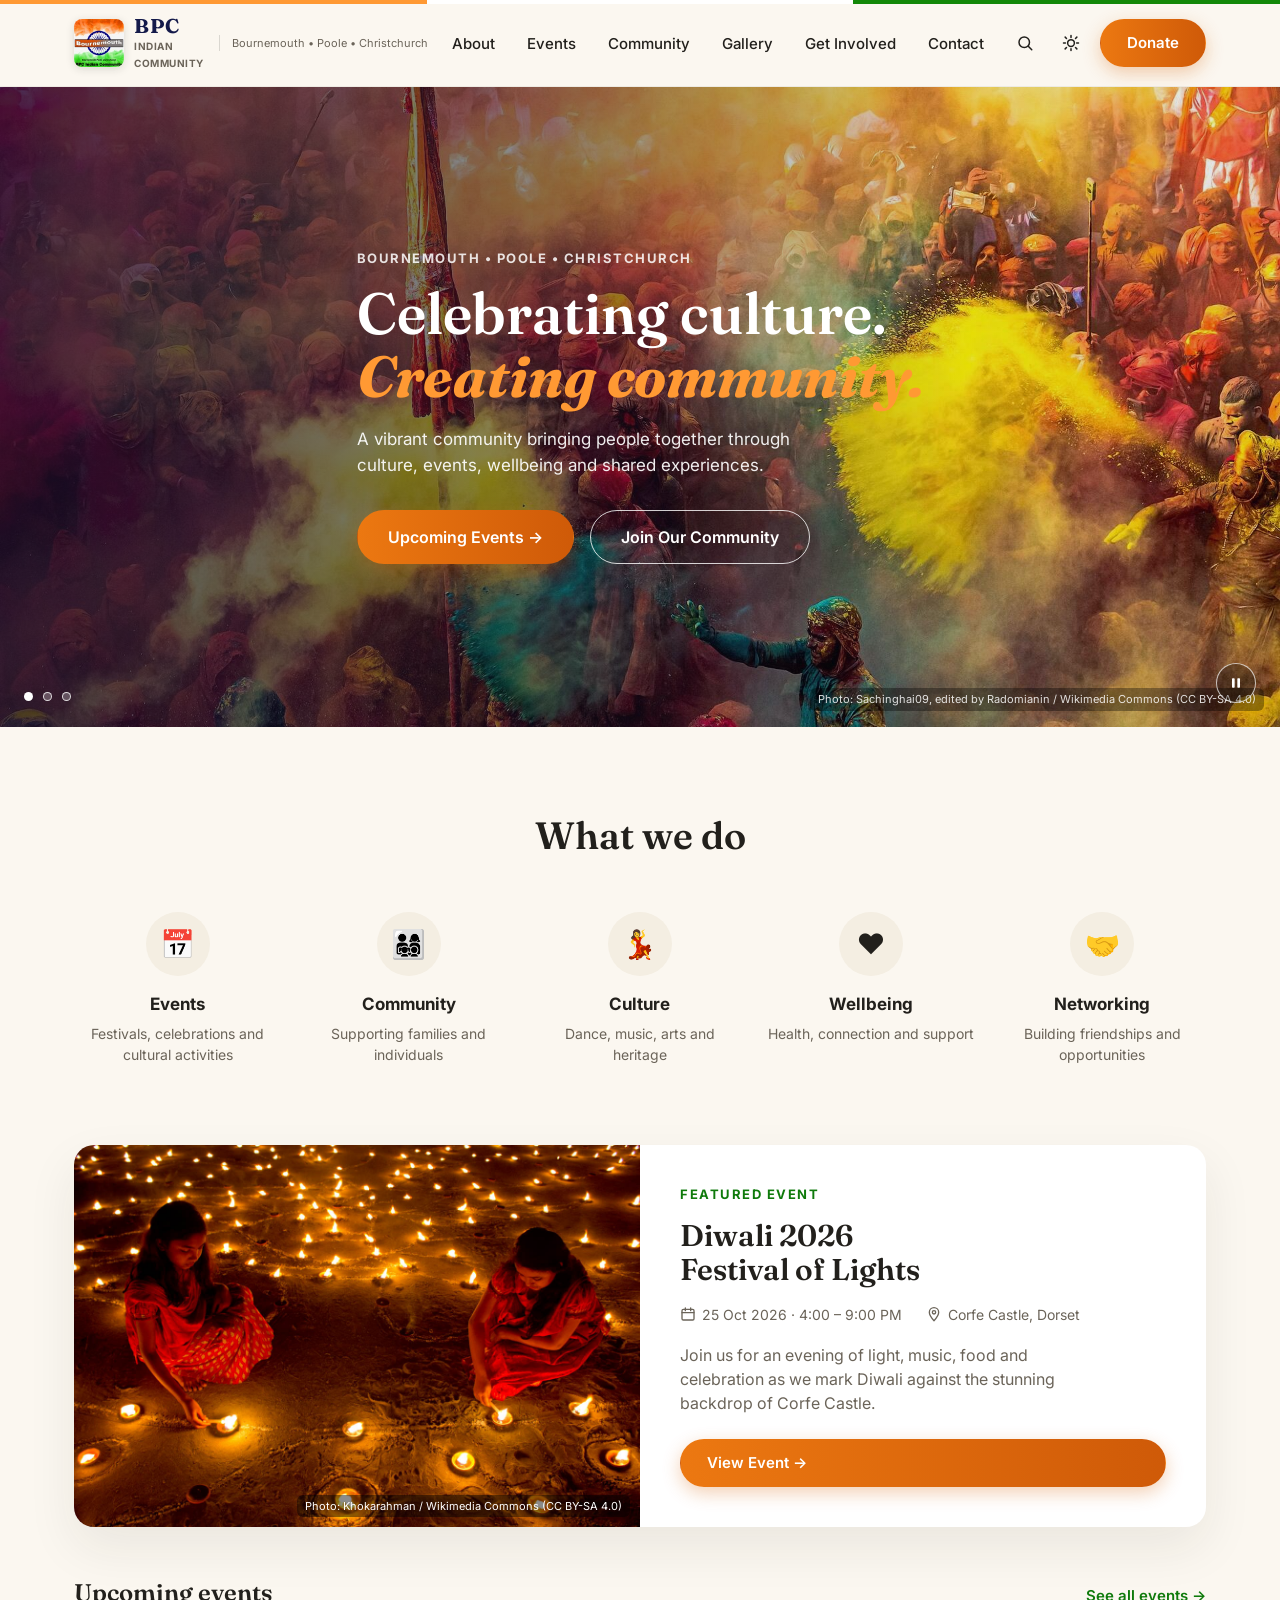
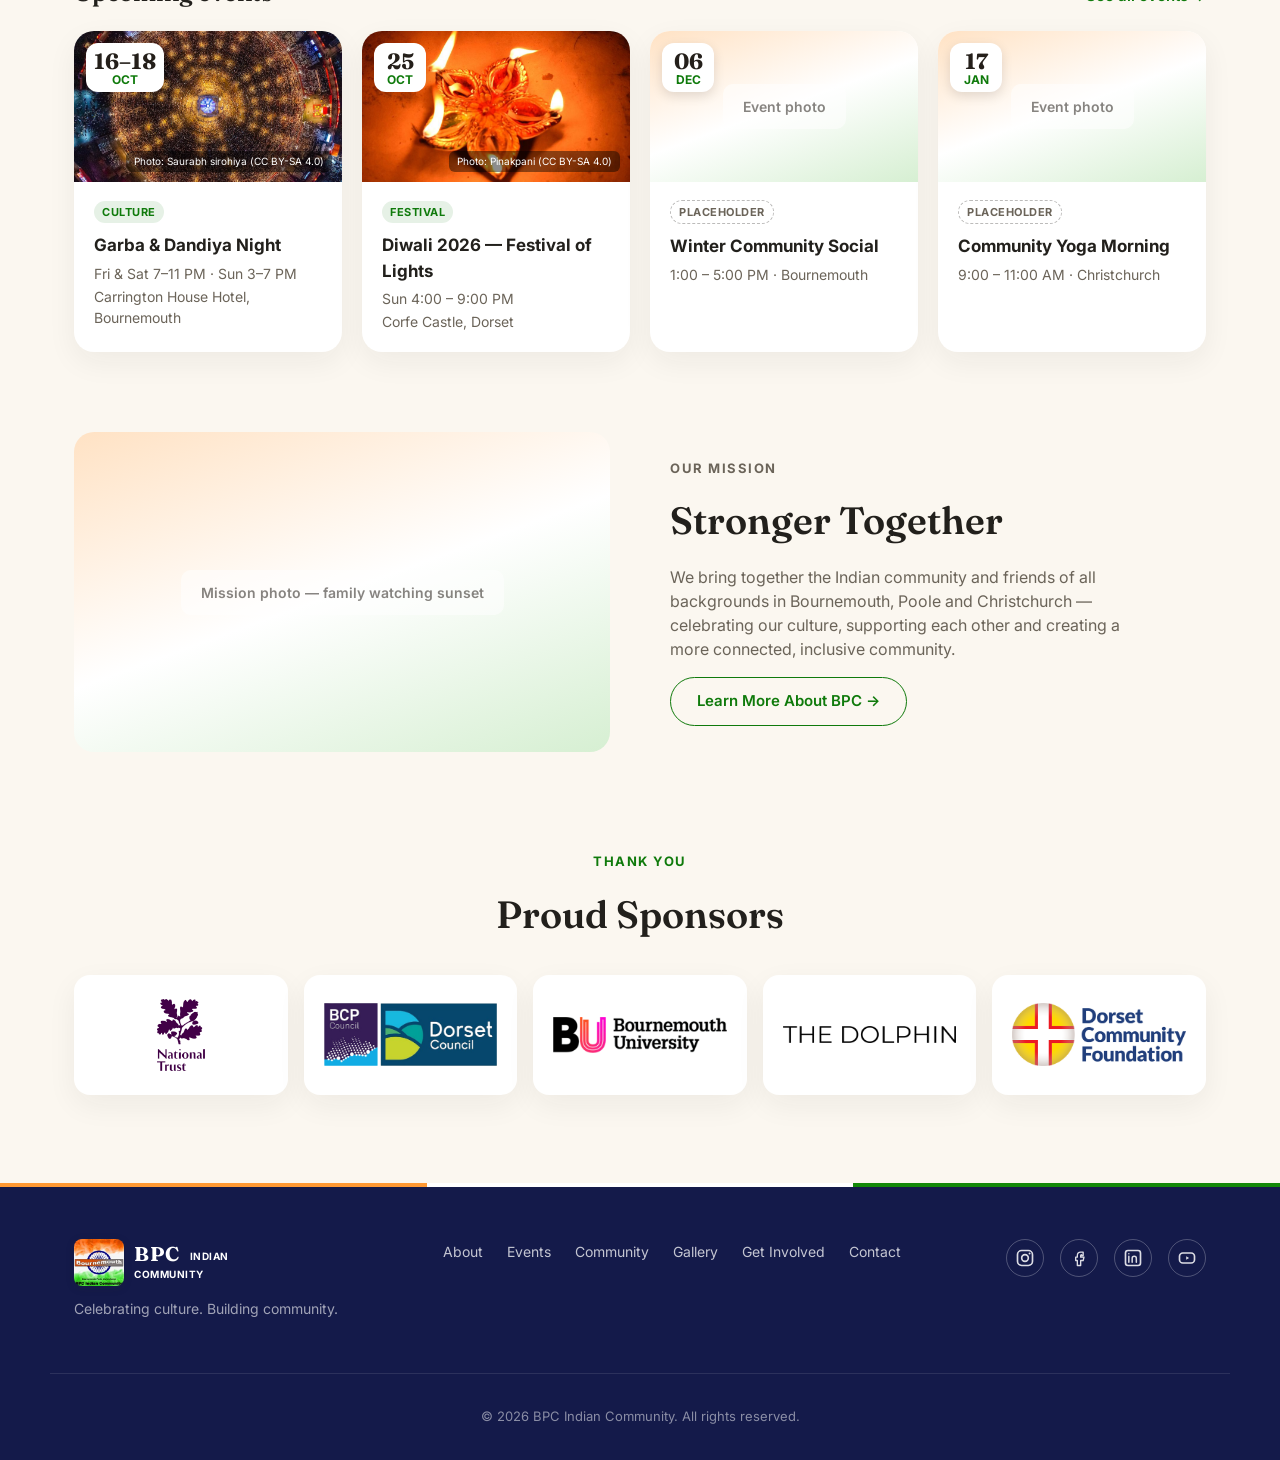
==== commit 9972e5b2: "Use original BPC logo as site logo and app icon; fix stale-CSS nav misalignment Co-Authored-By: Clau" ====
--- a/index.html
+++ b/index.html
@@ -19,7 +19,6 @@
 <link href="https://fonts.googleapis.com/css2?family=Fraunces:ital,wght@0,500;0,600;0,700;1,500&family=Inter:wght@400;500;600;700&display=swap" rel="stylesheet">
 <link rel="manifest" href="manifest.webmanifest">
 <meta name="theme-color" content="#141A4A">
-<link rel="icon" type="image/svg+xml" href="assets/bpc-emblem.svg">
 <link rel="icon" type="image/png" sizes="32x32" href="assets/icons/favicon-32.png">
 <link rel="apple-touch-icon" href="assets/icons/apple-touch-icon.png">
 <meta name="apple-mobile-web-app-capable" content="yes">
@@ -40,7 +39,7 @@
   <header class="site-header">
     <div class="container header-inner">
       <a href="#" class="logo">
-        <span class="logo-mark"><img class="logo-emblem" src="assets/bpc-emblem.svg" width="40" height="40" alt=""></span>
+        <span class="logo-mark"><img class="logo-emblem" src="assets/bpc-logo-160.jpg" width="50" height="47" alt=""></span>
         <span class="logo-text">
           <strong>BPC</strong> <span class="logo-sub1">INDIAN<br>COMMUNITY</span>
         </span>
@@ -280,7 +279,7 @@
     <div class="container footer-inner">
       <div class="footer-brand">
         <a href="#" class="logo logo-footer">
-          <span class="logo-mark"><img class="logo-emblem" src="assets/bpc-emblem.svg" width="40" height="40" alt=""></span>
+          <span class="logo-mark"><img class="logo-emblem" src="assets/bpc-logo-160.jpg" width="50" height="47" alt=""></span>
           <span class="logo-text">
             <strong>BPC</strong> <span class="logo-sub1">INDIAN<br>COMMUNITY</span>
           </span>
--- a/style.css
+++ b/style.css
@@ -1247,9 +1247,10 @@
 
 /* Emblem in header/footer */
 .logo-emblem {
-  width: 40px;
-  height: 40px;
-  filter: drop-shadow(0 2px 6px rgba(var(--shadow-rgb), 0.15));
+  width: 50px;
+  height: auto;
+  border-radius: 8px;
+  box-shadow: 0 2px 8px rgba(var(--shadow-rgb), 0.15);
 }
 .logo-text strong {
   font-family: var(--font-display);
@@ -1291,12 +1292,14 @@
   margin: 0 auto;
 }
 @media (min-width: 760px) {
-  .emblem-grid { grid-template-columns: 260px 1fr; gap: 56px; }
+  .emblem-grid { grid-template-columns: 280px 1fr; gap: 56px; }
 }
 .emblem-figure {
-  width: 220px;
+  width: 260px;
+  height: auto;
   margin: 0 auto;
-  filter: drop-shadow(0 18px 36px rgba(var(--shadow-rgb), 0.18));
+  border-radius: 18px;
+  box-shadow: 0 18px 40px rgba(var(--shadow-rgb), 0.18);
 }
 .emblem-swatches {
   list-style: none;
@@ -1322,3 +1325,11 @@
 @media (min-width: 900px) and (max-width: 1199px) {
   .logo-tagline { display: none; }
 }
+
+/* Nav: keep every item on one baseline, and tighten spacing on mid-size screens */
+.main-nav ul { align-items: center; }
+.main-nav a { display: inline-block; line-height: 1.2; }
+@media (min-width: 900px) and (max-width: 1199px) {
+  .main-nav ul { gap: 22px; }
+  .header-inner { gap: 16px; }
+}
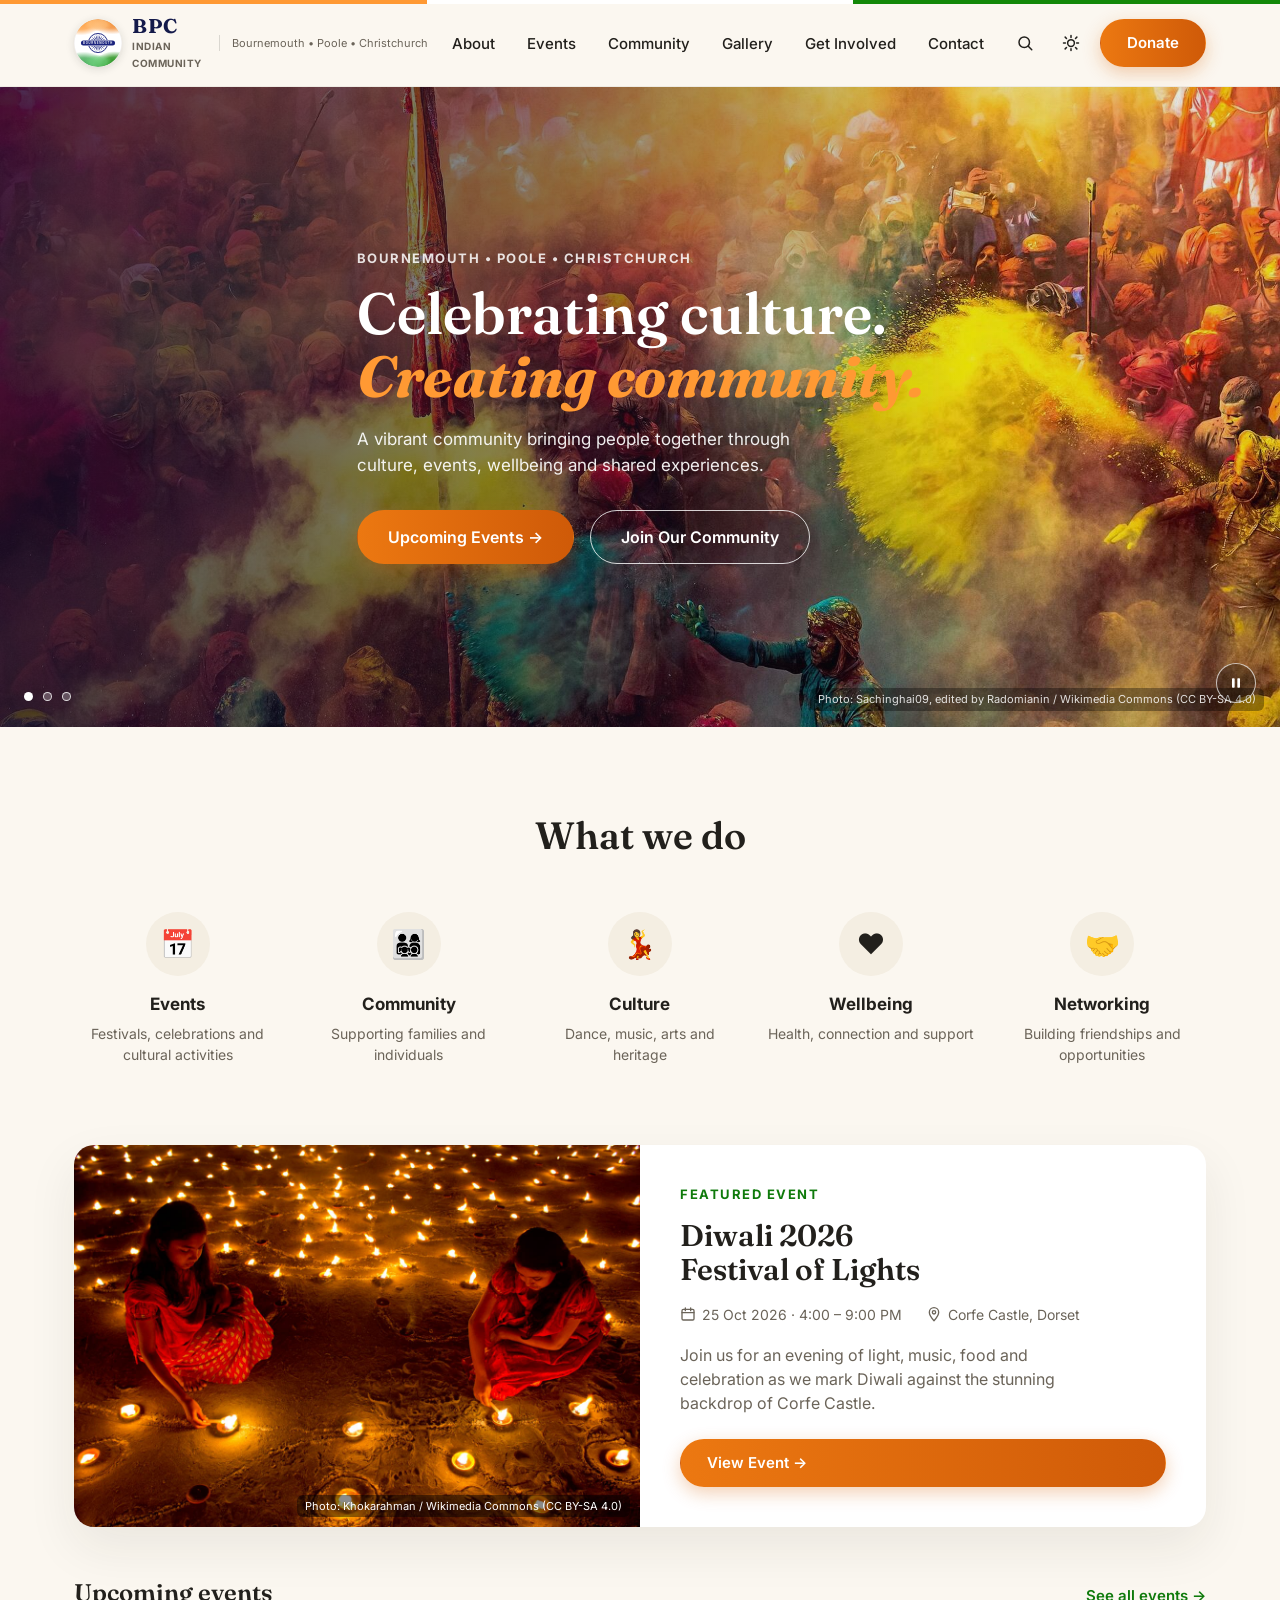
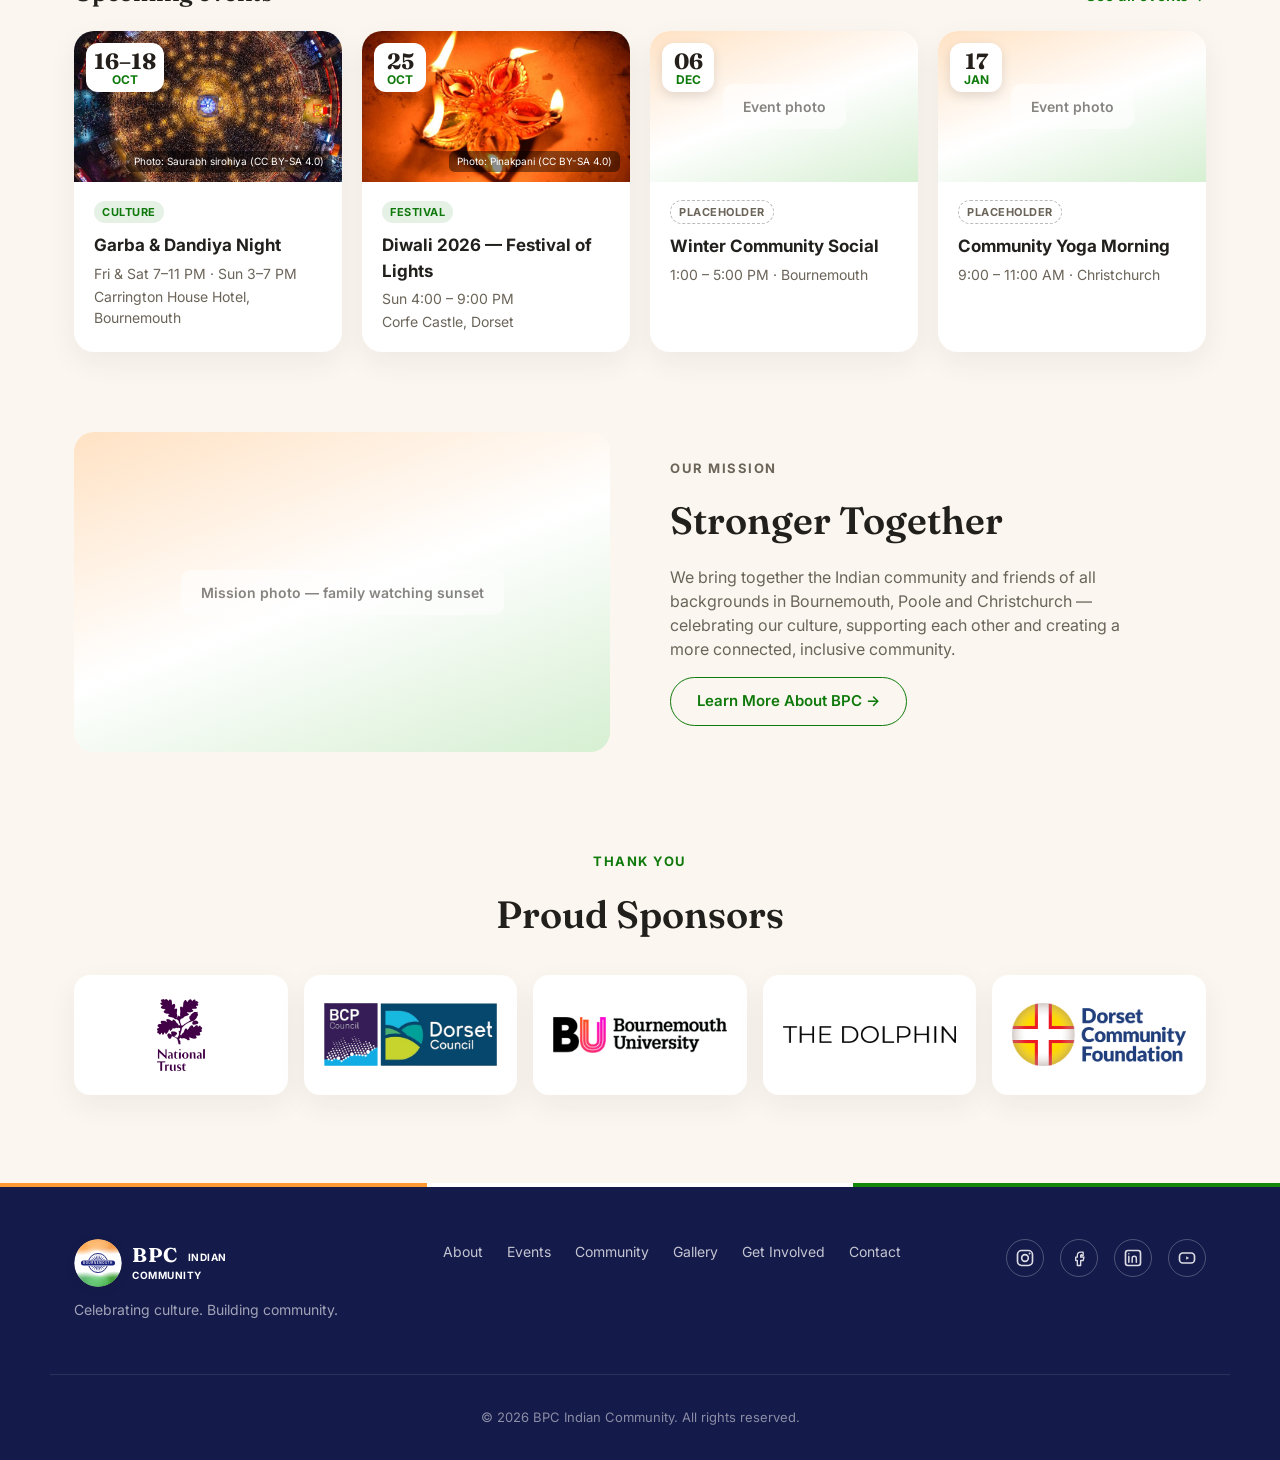
==== commit 25eefa79: "New circular BPC logo (A1 Soft Wash) across site and app icons Co-Authored-By: Claude Opus 5.5 <nore" ====
--- a/index.html
+++ b/index.html
@@ -19,6 +19,7 @@
 <link href="https://fonts.googleapis.com/css2?family=Fraunces:ital,wght@0,500;0,600;0,700;1,500&family=Inter:wght@400;500;600;700&display=swap" rel="stylesheet">
 <link rel="manifest" href="manifest.webmanifest">
 <meta name="theme-color" content="#141A4A">
+<link rel="icon" type="image/svg+xml" href="assets/bpc-logo.svg">
 <link rel="icon" type="image/png" sizes="32x32" href="assets/icons/favicon-32.png">
 <link rel="apple-touch-icon" href="assets/icons/apple-touch-icon.png">
 <meta name="apple-mobile-web-app-capable" content="yes">
@@ -39,7 +40,7 @@
   <header class="site-header">
     <div class="container header-inner">
       <a href="#" class="logo">
-        <span class="logo-mark"><img class="logo-emblem" src="assets/bpc-logo-160.jpg" width="50" height="47" alt=""></span>
+        <span class="logo-mark"><img class="logo-emblem" src="assets/bpc-logo.svg" width="48" height="48" alt=""></span>
         <span class="logo-text">
           <strong>BPC</strong> <span class="logo-sub1">INDIAN<br>COMMUNITY</span>
         </span>
@@ -279,7 +280,7 @@
     <div class="container footer-inner">
       <div class="footer-brand">
         <a href="#" class="logo logo-footer">
-          <span class="logo-mark"><img class="logo-emblem" src="assets/bpc-logo-160.jpg" width="50" height="47" alt=""></span>
+          <span class="logo-mark"><img class="logo-emblem" src="assets/bpc-logo.svg" width="48" height="48" alt=""></span>
           <span class="logo-text">
             <strong>BPC</strong> <span class="logo-sub1">INDIAN<br>COMMUNITY</span>
           </span>
--- a/style.css
+++ b/style.css
@@ -1247,9 +1247,9 @@
 
 /* Emblem in header/footer */
 .logo-emblem {
-  width: 50px;
-  height: auto;
-  border-radius: 8px;
+  width: 48px;
+  height: 48px;
+  border-radius: 50%;
   box-shadow: 0 2px 8px rgba(var(--shadow-rgb), 0.15);
 }
 .logo-text strong {
@@ -1298,7 +1298,7 @@
   width: 260px;
   height: auto;
   margin: 0 auto;
-  border-radius: 18px;
+  border-radius: 50%;
   box-shadow: 0 18px 40px rgba(var(--shadow-rgb), 0.18);
 }
 .emblem-swatches {
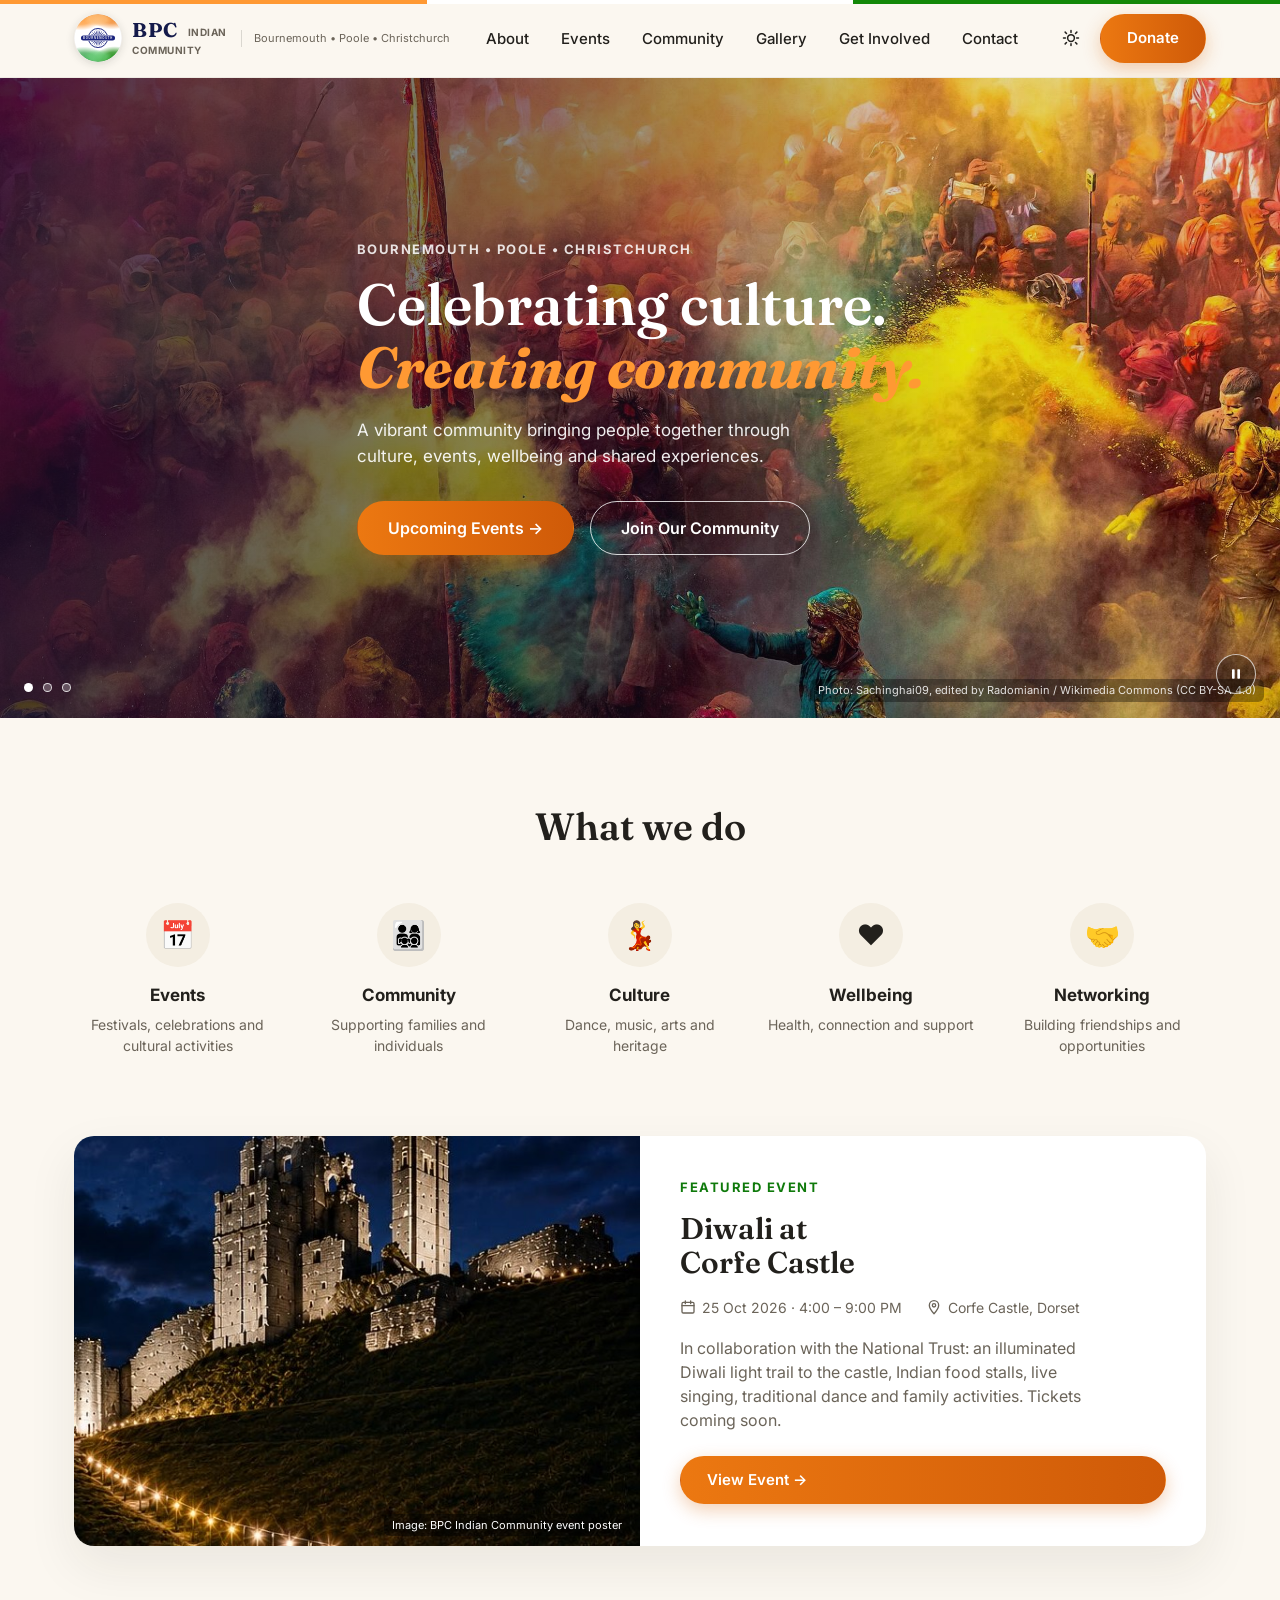
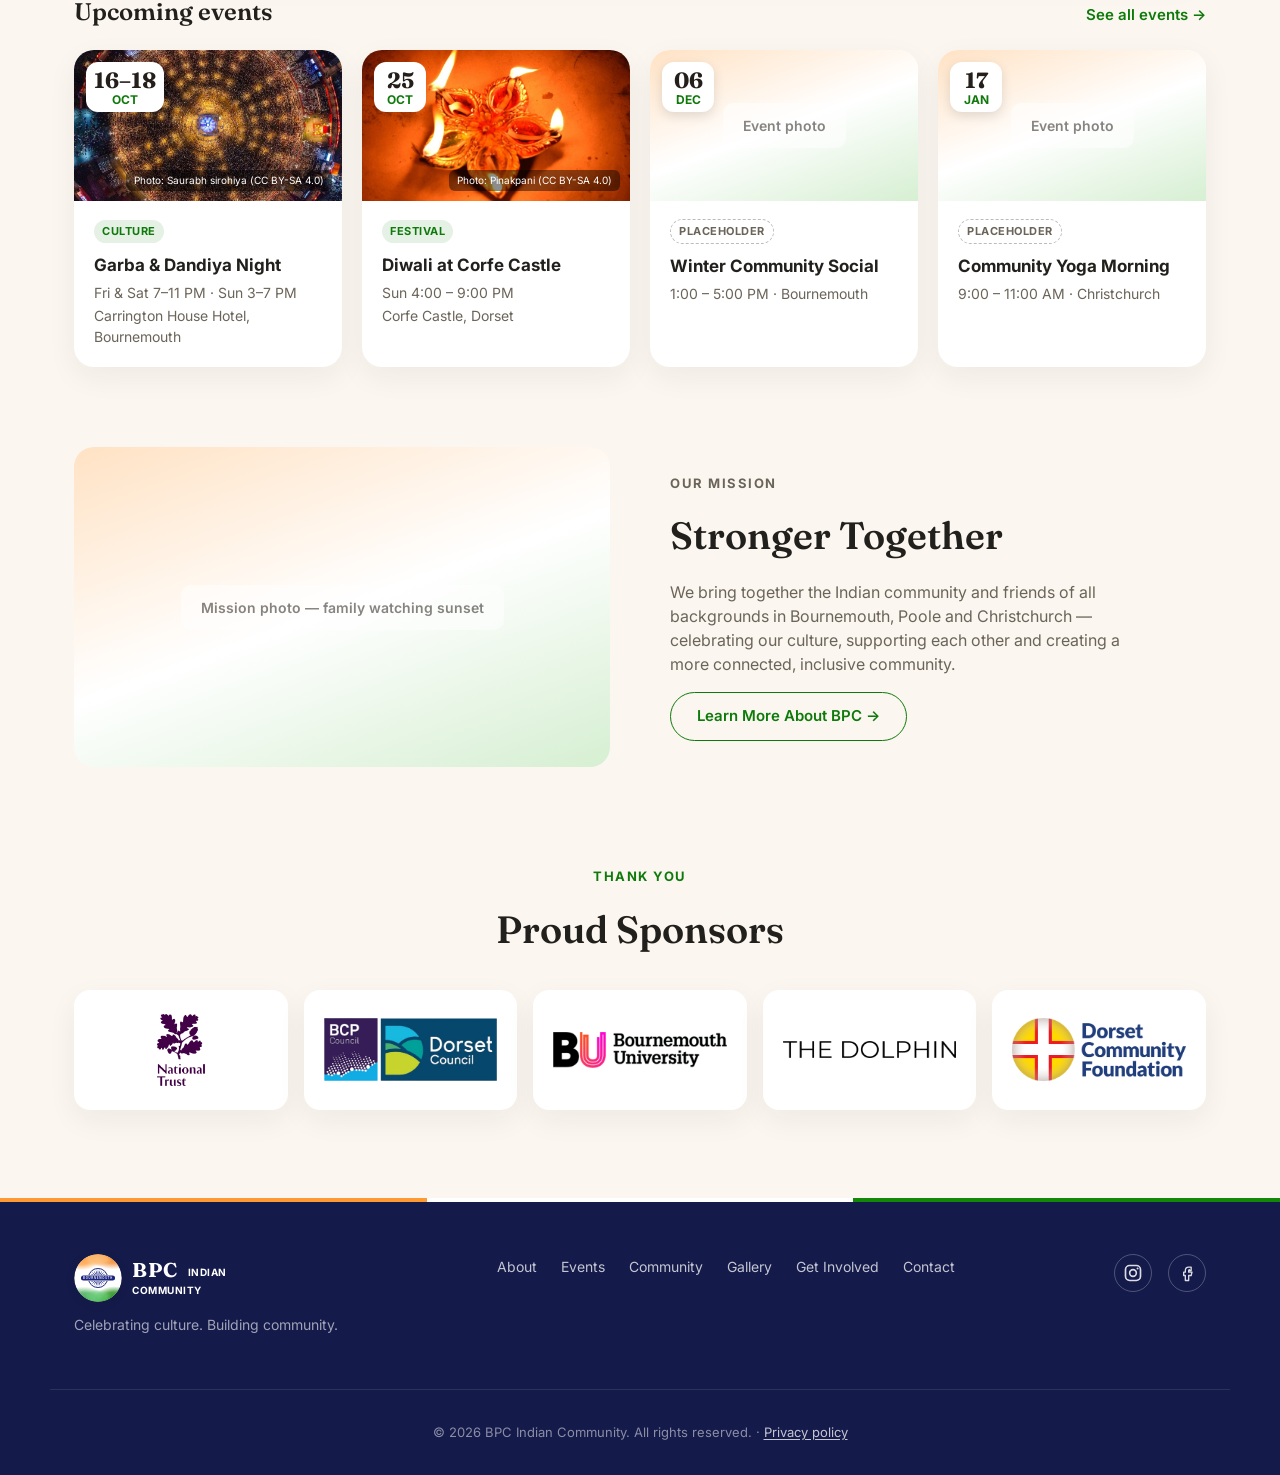
==== commit c68c7964: "Add donate and privacy pages, real social links, About timeline/vision/highlights, Diwali poster det" ====
--- a/index.html
+++ b/index.html
@@ -39,7 +39,7 @@
   <!-- ===================== HEADER ===================== -->
   <header class="site-header">
     <div class="container header-inner">
-      <a href="#" class="logo">
+      <a href="index.html" class="logo">
         <span class="logo-mark"><img class="logo-emblem" src="assets/bpc-logo.svg" width="48" height="48" alt=""></span>
         <span class="logo-text">
           <strong>BPC</strong> <span class="logo-sub1">INDIAN<br>COMMUNITY</span>
@@ -53,20 +53,17 @@
           <li><a href="events.html">Events</a></li>
           <li><a href="#community">Community</a></li>
           <li><a href="gallery.html">Gallery</a></li>
-          <li><a href="#get-involved">Get Involved</a></li>
+          <li><a href="donate.html">Get Involved</a></li>
           <li><a href="contact.html">Contact</a></li>
         </ul>
       </nav>
 
       <div class="header-actions">
-        <button class="icon-btn" aria-label="Search">
-          <svg width="18" height="18" viewBox="0 0 24 24" fill="none"><circle cx="11" cy="11" r="7" stroke="currentColor" stroke-width="2"/><path d="m21 21-4.3-4.3" stroke="currentColor" stroke-width="2" stroke-linecap="round"/></svg>
-        </button>
         <button class="icon-btn theme-toggle" id="theme-toggle" aria-label="Toggle dark mode">
           <svg class="icon-sun" width="18" height="18" viewBox="0 0 24 24" fill="none"><circle cx="12" cy="12" r="4.5" stroke="currentColor" stroke-width="2"/><path d="M12 2v2.5M12 19.5V22M4.2 4.2l1.8 1.8M18 18l1.8 1.8M2 12h2.5M19.5 12H22M4.2 19.8 6 18M18 6l1.8-1.8" stroke="currentColor" stroke-width="2" stroke-linecap="round"/></svg>
           <svg class="icon-moon" width="18" height="18" viewBox="0 0 24 24" fill="none"><path d="M20 14.5A8.5 8.5 0 0 1 9.5 4a8.5 8.5 0 1 0 10.5 10.5Z" stroke="currentColor" stroke-width="2" stroke-linejoin="round"/></svg>
         </button>
-        <a href="#donate" class="btn btn-primary">Donate</a>
+        <a href="donate.html#donate" class="btn btn-primary">Donate</a>
         <button class="menu-toggle" aria-label="Open menu" aria-expanded="false" aria-controls="main-nav">
           <svg width="22" height="22" viewBox="0 0 24 24" fill="none"><path d="M4 7h16M4 12h16M4 17h16" stroke="currentColor" stroke-width="2" stroke-linecap="round"/></svg>
         </button>
@@ -107,7 +104,7 @@
         </p>
         <div class="hero-ctas">
           <a href="#events" class="btn btn-primary btn-lg">Upcoming Events →</a>
-          <a href="#community" class="btn btn-outline-light btn-lg">Join Our Community</a>
+          <a href="https://www.facebook.com/share/g/15fT9cQumg/" target="_blank" rel="noopener" class="btn btn-outline-light btn-lg">Join Our Community</a>
         </div>
       </div>
       <div class="hero-dots" role="tablist" aria-label="Slideshow navigation">
@@ -159,12 +156,12 @@
       <div class="container">
         <a class="fe-card fe-card-link" href="https://www.nationaltrust.org.uk/visit/dorset/corfe-castle/events/76128437-4f75-4108-96ad-10a2fd708918" target="_blank" rel="noopener">
           <div class="fe-media">
-            <img src="assets/diwali-2026-featured.jpg" alt="Rows of lit diya oil lamps during Diwali celebrations" loading="lazy">
-            <span class="fe-media-credit">Photo: Khokarahman / Wikimedia Commons (CC BY-SA 4.0)</span>
+            <img src="assets/diwali-corfe-castle.jpg" alt="Corfe Castle ruins lit up at night above a lantern-lined path" loading="lazy">
+            <span class="fe-media-credit">Image: BPC Indian Community event poster</span>
           </div>
           <div class="fe-content">
             <p class="eyebrow">Featured Event</p>
-            <h3 class="fe-title">Diwali 2026<br>Festival of Lights</h3>
+            <h3 class="fe-title">Diwali at<br>Corfe Castle</h3>
             <ul class="fe-meta">
               <li>
                 <svg width="16" height="16" viewBox="0 0 24 24" fill="none"><rect x="3" y="5" width="18" height="16" rx="2" stroke="currentColor" stroke-width="2"/><path d="M3 10h18M8 3v4M16 3v4" stroke="currentColor" stroke-width="2" stroke-linecap="round"/></svg>
@@ -176,8 +173,9 @@
               </li>
             </ul>
             <p class="fe-desc">
-              Join us for an evening of light, music, food and celebration as we mark Diwali
-              against the stunning backdrop of Corfe Castle.
+              In collaboration with the National Trust: an illuminated Diwali light trail
+              to the castle, Indian food stalls, live singing, traditional dance and
+              family activities. Tickets coming soon.
             </p>
             <span class="btn btn-primary">View Event →</span>
           </div>
@@ -211,7 +209,7 @@
               </div>
               <div class="event-card-body">
                 <span class="event-cat">Festival</span>
-                <h4 class="event-card-title">Diwali 2026 — Festival of Lights</h4>
+                <h4 class="event-card-title">Diwali at Corfe Castle</h4>
                 <p class="event-card-meta">Sun 4:00 – 9:00 PM</p>
                 <p class="event-card-meta">Corfe Castle, Dorset</p>
               </div>
@@ -276,10 +274,10 @@
   </main>
 
   <!-- ===================== FOOTER ===================== -->
-  <footer class="site-footer" id="get-involved">
+  <footer class="site-footer">
     <div class="container footer-inner">
       <div class="footer-brand">
-        <a href="#" class="logo logo-footer">
+        <a href="index.html" class="logo logo-footer">
           <span class="logo-mark"><img class="logo-emblem" src="assets/bpc-logo.svg" width="48" height="48" alt=""></span>
           <span class="logo-text">
             <strong>BPC</strong> <span class="logo-sub1">INDIAN<br>COMMUNITY</span>
@@ -294,28 +292,22 @@
           <li><a href="events.html">Events</a></li>
           <li><a href="#community">Community</a></li>
           <li><a href="gallery.html">Gallery</a></li>
-          <li><a href="#get-involved">Get Involved</a></li>
+          <li><a href="donate.html">Get Involved</a></li>
           <li><a href="contact.html">Contact</a></li>
         </ul>
       </nav>
 
       <div class="footer-social">
-        <a href="#" aria-label="Instagram">
+        <a href="https://www.instagram.com/bpcmlbindian/" target="_blank" rel="noopener" aria-label="BPC on Instagram">
           <svg width="20" height="20" viewBox="0 0 24 24" fill="none"><rect x="3" y="3" width="18" height="18" rx="5" stroke="currentColor" stroke-width="2"/><circle cx="12" cy="12" r="4" stroke="currentColor" stroke-width="2"/><circle cx="17.5" cy="6.5" r="1.2" fill="currentColor"/></svg>
         </a>
-        <a href="#" aria-label="Facebook">
+        <a href="https://www.facebook.com/share/g/15fT9cQumg/" target="_blank" rel="noopener" aria-label="BPC Facebook group">
           <svg width="20" height="20" viewBox="0 0 24 24" fill="none"><path d="M14 9h3V5h-3c-2.2 0-4 1.8-4 4v2H8v4h2v6h4v-6h3l1-4h-4V9c0-.6.4-1 1-1Z" stroke="currentColor" stroke-width="1.6" stroke-linejoin="round"/></svg>
         </a>
-        <a href="#" aria-label="LinkedIn">
-          <svg width="20" height="20" viewBox="0 0 24 24" fill="none"><rect x="3" y="3" width="18" height="18" rx="3" stroke="currentColor" stroke-width="2"/><path d="M7 10v7M7 7v.01M11 17v-4.5a2.5 2.5 0 0 1 5 0V17" stroke="currentColor" stroke-width="1.8" stroke-linecap="round"/></svg>
-        </a>
-        <a href="#" aria-label="YouTube">
-          <svg width="20" height="20" viewBox="0 0 24 24" fill="none"><rect x="3" y="6" width="18" height="12" rx="4" stroke="currentColor" stroke-width="2"/><path d="M11 10v4l3.5-2L11 10Z" fill="currentColor"/></svg>
-        </a>
       </div>
     </div>
     <div class="container footer-bottom">
-      <p>© 2026 BPC Indian Community. All rights reserved.</p>
+      <p>© 2026 BPC Indian Community. All rights reserved. · <a href="privacy.html">Privacy policy</a></p>
     </div>
   </footer>
 
--- a/style.css
+++ b/style.css
@@ -1333,3 +1333,248 @@
   .main-nav ul { gap: 22px; }
   .header-inner { gap: 16px; }
 }
+
+/* =========================================================
+   LIVE-SITE CONTENT: donate, privacy, timeline, highlights
+   ========================================================= */
+
+.footer-bottom a { color: rgba(255,255,255,0.75); text-decoration: underline; text-underline-offset: 2px; }
+.footer-bottom a:hover { color: #fff; }
+
+/* -------------------- Events: placeholder + Diwali details -------------------- */
+.event-soon { font-size: 14px; font-weight: 600; color: var(--text-muted); white-space: nowrap; }
+.partner-tag {
+  display: inline-block;
+  font-size: 11px;
+  font-weight: 700;
+  letter-spacing: 0.5px;
+  text-transform: uppercase;
+  padding: 3px 8px;
+  border-radius: var(--radius-pill);
+  color: var(--navy);
+  background: rgba(20, 26, 74, 0.08);
+}
+[data-theme="dark"] .partner-tag { color: var(--charcoal); background: rgba(255,255,255,0.1); }
+.event-highlights { margin: 14px 0 10px; }
+.event-tickets { margin: 0; font-size: 14px; font-weight: 700; color: var(--accent); }
+.event-row-action-stack { display: flex; flex-direction: column; align-items: flex-start; gap: 12px; }
+@media (min-width: 760px) { .event-row-action-stack { align-items: center; } }
+.event-poster img {
+  width: 120px;
+  height: auto;
+  border-radius: 10px;
+  box-shadow: 0 8px 20px rgba(var(--shadow-rgb), 0.18);
+  transition: transform 0.2s ease;
+}
+.event-poster:hover img { transform: translateY(-2px) rotate(-1deg); }
+
+/* -------------------- About: timeline -------------------- */
+.about-timeline { padding: 72px 0 24px; }
+.timeline {
+  list-style: none;
+  margin: 0 auto;
+  padding: 0;
+  max-width: 760px;
+  position: relative;
+}
+.timeline::before {
+  content: "";
+  position: absolute;
+  top: 8px;
+  bottom: 8px;
+  left: 35px;
+  width: 3px;
+  border-radius: 3px;
+  background: linear-gradient(180deg, var(--saffron), #E8E2D6 50%, var(--green));
+}
+[data-theme="dark"] .timeline::before { background: linear-gradient(180deg, var(--saffron), #3A3D4D 50%, var(--green)); }
+.tl-item {
+  position: relative;
+  display: grid;
+  grid-template-columns: 74px 1fr;
+  gap: 20px;
+  padding-bottom: 28px;
+}
+.tl-item:last-child { padding-bottom: 0; }
+.tl-year {
+  position: relative;
+  z-index: 1;
+  align-self: start;
+  justify-self: center;
+  padding: 6px 10px;
+  border-radius: var(--radius-pill);
+  background: var(--surface);
+  box-shadow: 0 0 0 2px rgba(var(--hairline-rgb), 0.1);
+  font-family: var(--font-display);
+  font-weight: 700;
+  font-size: 15px;
+}
+.tl-now .tl-year { background: var(--gradient-accent); color: #fff; box-shadow: none; }
+.tl-body h3 { margin: 4px 0 4px; font-size: 18px; }
+.tl-body p { margin: 0; color: var(--text-muted); }
+
+/* -------------------- About: vision, mission, pillars -------------------- */
+.vm-grid {
+  display: grid;
+  grid-template-columns: 1fr;
+  gap: 20px;
+  margin-bottom: 48px;
+}
+@media (min-width: 760px) { .vm-grid { grid-template-columns: 1fr 1fr; } }
+.vm-card {
+  padding: 32px;
+  border-radius: var(--radius-card);
+  background: var(--navy);
+  color: #fff;
+  position: relative;
+  overflow: hidden;
+}
+.vm-card::before {
+  content: "";
+  position: absolute;
+  left: 0; top: 0; bottom: 0;
+  width: 5px;
+  background: linear-gradient(180deg, var(--saffron) 0 33%, #fff 33% 66%, var(--green) 66%);
+}
+.vm-label { margin: 0 0 10px; font-size: 13px; font-weight: 700; letter-spacing: 1.5px; text-transform: uppercase; color: var(--saffron); }
+.vm-text { margin: 0; font-family: var(--font-display); font-size: 21px; line-height: 1.4; }
+.pillars-title { text-align: center; font-family: var(--font-display); font-size: 24px; margin: 0 0 24px; }
+@media (min-width: 1000px) { .pillars-grid { grid-template-columns: repeat(3, 1fr); } }
+
+/* -------------------- About: highlights -------------------- */
+.about-highlights { padding: 72px 0 24px; }
+.highlight-grid {
+  list-style: none;
+  margin: 0;
+  padding: 0;
+  display: grid;
+  grid-template-columns: 1fr;
+  gap: 16px;
+}
+@media (min-width: 600px) { .highlight-grid { grid-template-columns: repeat(2, 1fr); } }
+@media (min-width: 1000px) { .highlight-grid { grid-template-columns: repeat(3, 1fr); } }
+.highlight-card {
+  display: grid;
+  grid-template-columns: auto 1fr;
+  gap: 4px 16px;
+  padding: 22px;
+  border-radius: var(--radius-card);
+  background: var(--surface);
+  box-shadow: 0 10px 30px rgba(var(--shadow-rgb), 0.05);
+}
+.hl-icon {
+  grid-row: span 2;
+  width: 48px;
+  height: 48px;
+  border-radius: 14px;
+  display: flex;
+  align-items: center;
+  justify-content: center;
+  font-size: 24px;
+  background: var(--ivory-soft);
+}
+.highlight-card h3 { margin: 2px 0 0; font-size: 17px; }
+.highlight-card p { margin: 0; font-size: 14px; color: var(--text-muted); }
+
+/* -------------------- Donate page -------------------- */
+.donate-section { padding: 72px 0 40px; scroll-margin-top: 90px; }
+.donate-grid {
+  display: grid;
+  grid-template-columns: 1fr;
+  gap: 32px;
+  align-items: start;
+}
+@media (min-width: 900px) { .donate-grid { grid-template-columns: 1fr 1.15fr; gap: 40px; } }
+.bank-card, .alloc-card {
+  margin: 0;
+  padding: 32px;
+  border-radius: var(--radius-card);
+  background: var(--surface);
+  box-shadow: 0 14px 40px rgba(var(--shadow-rgb), 0.07);
+}
+.bank-card { position: relative; overflow: hidden; }
+.bank-card::before { content: ""; position: absolute; top: 0; left: 0; right: 0; height: 5px; background: var(--tricolour); }
+.donate-intro, .donate-note { color: var(--text-muted); }
+.donate-intro { margin: -6px 0 22px; }
+.donate-note { font-size: 14px; margin: 18px 0 0; }
+.donate-note a { color: var(--accent); font-weight: 600; }
+.bank-details { margin: 0; display: flex; flex-direction: column; gap: 10px; }
+.bank-row {
+  display: flex;
+  flex-wrap: wrap;
+  align-items: center;
+  justify-content: space-between;
+  gap: 6px 16px;
+  padding: 14px 16px;
+  border-radius: 14px;
+  background: var(--ivory-soft);
+}
+.bank-row dt { font-size: 13px; font-weight: 600; color: var(--text-muted); }
+.bank-row dd { margin: 0; display: flex; align-items: center; gap: 12px; }
+.bank-value { font-size: 18px; font-weight: 700; letter-spacing: 0.5px; font-variant-numeric: tabular-nums; }
+.copy-btn {
+  display: inline-flex;
+  align-items: center;
+  gap: 6px;
+  padding: 6px 12px;
+  border-radius: var(--radius-pill);
+  border: 1.5px solid rgba(var(--accent-rgb), 0.5);
+  background: transparent;
+  color: var(--accent);
+  font: 600 13px var(--font-body);
+  cursor: pointer;
+}
+.copy-btn:hover { background: rgba(var(--accent-rgb), 0.08); }
+.copy-btn.is-copied { background: var(--accent); border-color: var(--accent); color: #fff; }
+[data-theme="dark"] .copy-btn.is-copied { color: #10140F; }
+.copy-status { min-height: 1.2em; margin: 10px 0 0; font-size: 13px; color: var(--accent); }
+
+/* Allocation chart: one hue — solid bar to the low end of each range, lighter extension to the high end */
+.alloc-list { list-style: none; margin: 0; padding: 0; display: flex; flex-direction: column; gap: 14px; }
+.alloc-row {
+  display: grid;
+  grid-template-columns: minmax(0, 1fr) 64px;
+  grid-template-areas: "label value" "track track";
+  gap: 6px 12px;
+  align-items: end;
+  padding: 4px 0;
+  border-radius: 8px;
+  outline-offset: 4px;
+}
+.alloc-label { grid-area: label; font-size: 14px; font-weight: 600; }
+.alloc-label small { display: block; font-weight: 400; font-size: 12px; color: var(--text-muted); }
+.alloc-value { grid-area: value; text-align: right; font-size: 14px; font-weight: 700; font-variant-numeric: tabular-nums; }
+.alloc-track {
+  grid-area: track;
+  display: flex;
+  height: 12px;
+  border-radius: 4px;
+  background: rgba(var(--hairline-rgb), 0.06);
+  overflow: hidden;
+}
+.alloc-min { background: #E8720F; border-radius: 4px 0 0 4px; }
+.alloc-range { background: rgba(232, 114, 15, 0.38); border-left: 2px solid var(--surface); border-radius: 0 4px 4px 0; }
+.alloc-row:hover .alloc-min, .alloc-row:focus-visible .alloc-min { background: #C95C06; }
+.alloc-row:hover .alloc-range, .alloc-row:focus-visible .alloc-range { background: rgba(201, 92, 6, 0.5); }
+@media (min-width: 560px) {
+  .alloc-row { grid-template-columns: 210px 1fr 64px; grid-template-areas: "label track value"; align-items: center; }
+}
+.alloc-caption { margin-top: 20px; font-size: 12px; color: var(--text-muted); display: flex; flex-wrap: wrap; align-items: center; gap: 6px; }
+.alloc-key { display: inline-block; width: 14px; height: 8px; border-radius: 2px; }
+.alloc-key-min { background: #E8720F; }
+.alloc-key-range { background: rgba(232, 114, 15, 0.38); margin-left: 8px; }
+
+.ways-section { padding: 56px 0 88px; scroll-margin-top: 90px; }
+.ways-grid { list-style: none; margin: 0; padding: 0; }
+.ways-link { display: inline-block; margin-top: 12px; font-size: 14px; font-weight: 600; color: var(--accent); }
+.ways-link:hover { text-decoration: underline; }
+
+/* -------------------- Privacy page -------------------- */
+.policy-section { padding: 64px 0 88px; }
+.policy { max-width: 760px; }
+.policy h2 { font-family: var(--font-display); font-size: 26px; margin: 40px 0 10px; }
+.policy h2:first-child { margin-top: 0; }
+.policy h3 { font-size: 16px; margin: 20px 0 4px; }
+.policy p, .policy address { color: var(--text-muted); margin: 0 0 12px; font-style: normal; line-height: 1.65; }
+.policy a { color: var(--accent); font-weight: 600; }
+[data-theme="dark"] .alloc-range, [data-theme="dark"] .alloc-key-range { background: rgba(255, 153, 51, 0.5); }
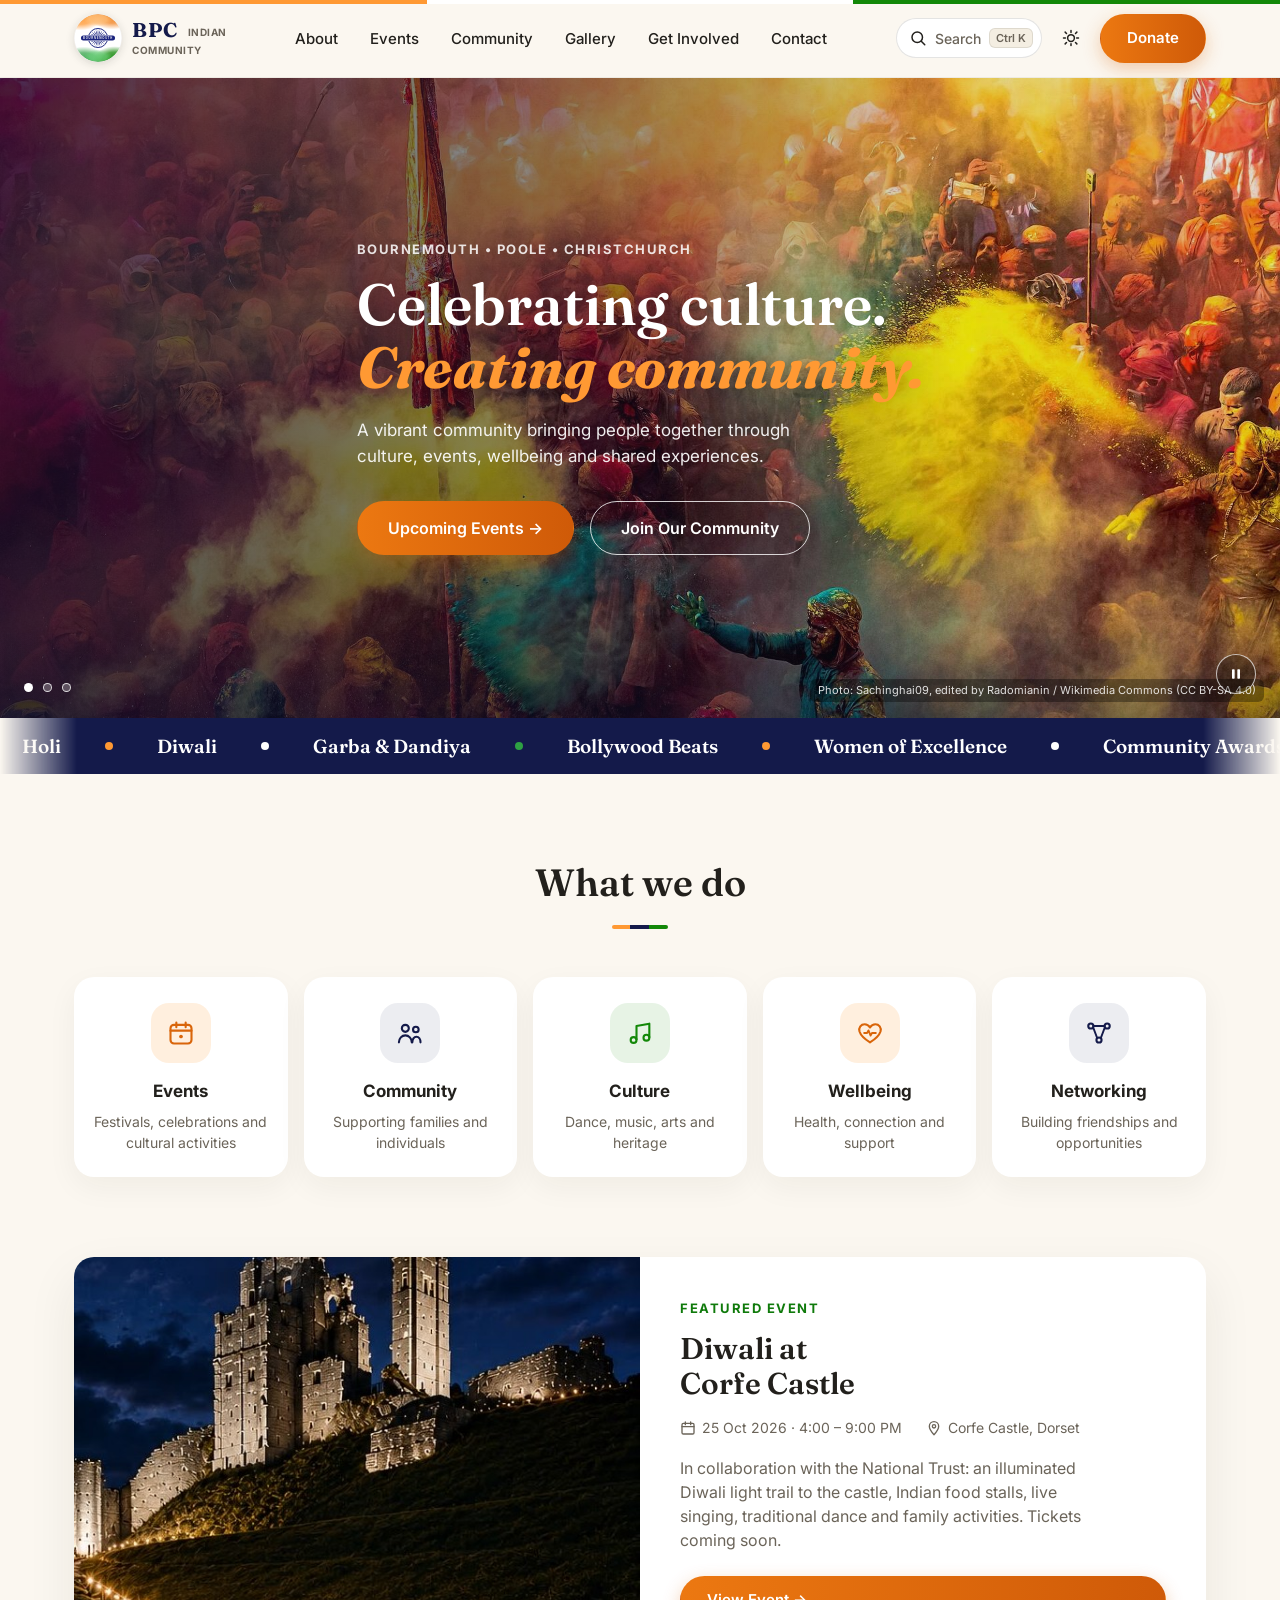
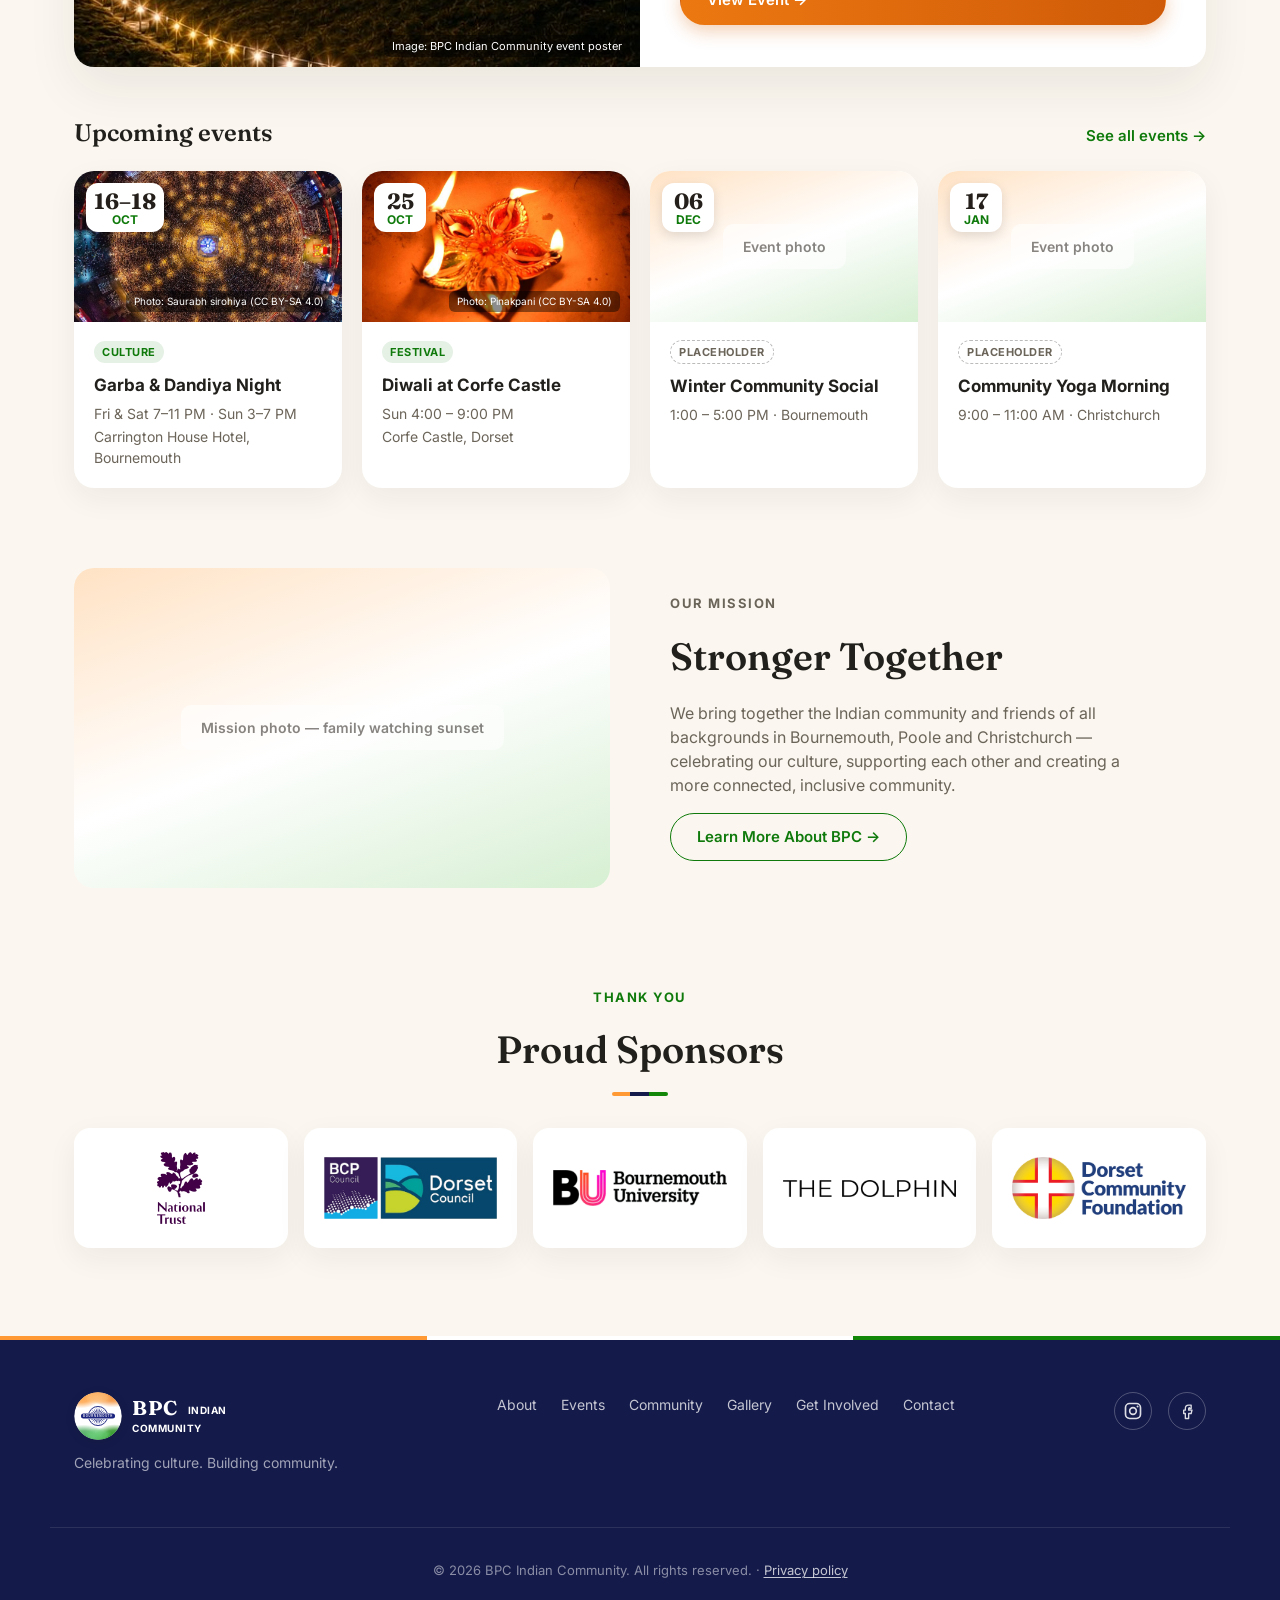
==== commit b83c61d2: "Modern uplift: working site search, scroll animations, countdown, add-to-calendar, share, install ap" ====
--- a/index.html
+++ b/index.html
@@ -35,6 +35,7 @@
 </script>
 </head>
 <body>
+  <a class="skip-link" href="#main">Skip to content</a>
 
   <!-- ===================== HEADER ===================== -->
   <header class="site-header">
@@ -59,6 +60,11 @@
       </nav>
 
       <div class="header-actions">
+        <button class="search-btn" type="button" aria-label="Search the site" aria-keyshortcuts="Control+K Meta+K /">
+          <svg width="18" height="18" viewBox="0 0 24 24" fill="none" aria-hidden="true"><circle cx="11" cy="11" r="7" stroke="currentColor" stroke-width="2"/><path d="m21 21-4.3-4.3" stroke="currentColor" stroke-width="2" stroke-linecap="round"/></svg>
+          <span class="search-label">Search</span>
+          <kbd class="search-kbd" aria-hidden="true">⌘K</kbd>
+        </button>
         <button class="icon-btn theme-toggle" id="theme-toggle" aria-label="Toggle dark mode">
           <svg class="icon-sun" width="18" height="18" viewBox="0 0 24 24" fill="none"><circle cx="12" cy="12" r="4.5" stroke="currentColor" stroke-width="2"/><path d="M12 2v2.5M12 19.5V22M4.2 4.2l1.8 1.8M18 18l1.8 1.8M2 12h2.5M19.5 12H22M4.2 19.8 6 18M18 6l1.8-1.8" stroke="currentColor" stroke-width="2" stroke-linecap="round"/></svg>
           <svg class="icon-moon" width="18" height="18" viewBox="0 0 24 24" fill="none"><path d="M20 14.5A8.5 8.5 0 0 1 9.5 4a8.5 8.5 0 1 0 10.5 10.5Z" stroke="currentColor" stroke-width="2" stroke-linejoin="round"/></svg>
@@ -71,7 +77,7 @@
     </div>
   </header>
 
-  <main>
+  <main id="main">
     <!-- ===================== HERO ===================== -->
     <section class="hero">
       <div class="hero-media" id="hero-slideshow">
@@ -117,33 +123,40 @@
       </button>
     </section>
 
+
+    <!-- ===================== MARQUEE ===================== -->
+    <div class="marquee" aria-label="What we celebrate">
+      <ul class="marquee-track"><li>Holi</li><li>Diwali</li><li>Garba &amp; Dandiya</li><li>Bollywood Beats</li><li>Women of Excellence</li><li>Community Awards</li><li>Wellbeing &amp; Yoga</li><li>Charity events</li><li>Networking evenings</li><li>Republic Day</li></ul>
+      <ul class="marquee-track" aria-hidden="true"><li>Holi</li><li>Diwali</li><li>Garba &amp; Dandiya</li><li>Bollywood Beats</li><li>Women of Excellence</li><li>Community Awards</li><li>Wellbeing &amp; Yoga</li><li>Charity events</li><li>Networking evenings</li><li>Republic Day</li></ul>
+    </div>
+
     <!-- ===================== WHAT WE DO ===================== -->
     <section class="what-we-do" id="about">
       <div class="container">
         <h2 class="section-title center">What we do</h2>
-        <div class="wwd-grid">
+        <div class="wwd-grid wwd-cards">
           <div class="wwd-item">
-            <span class="wwd-icon" aria-hidden="true">📅</span>
+            <span class="wwd-icon wwd-icon-svg tone-saffron" aria-hidden="true"><svg width="28" height="28" viewBox="0 0 24 24" fill="none"><rect x="3" y="5" width="18" height="16" rx="3" stroke="currentColor" stroke-width="1.8"/><path d="M3 10h18M8 3v4M16 3v4" stroke="currentColor" stroke-width="1.8" stroke-linecap="round"/><circle cx="12" cy="15" r="1.6" fill="currentColor"/></svg></span>
             <h3>Events</h3>
             <p>Festivals, celebrations and cultural activities</p>
           </div>
           <div class="wwd-item">
-            <span class="wwd-icon" aria-hidden="true">👨‍👩‍👧‍👦</span>
+            <span class="wwd-icon wwd-icon-svg tone-navy" aria-hidden="true"><svg width="28" height="28" viewBox="0 0 24 24" fill="none"><circle cx="8" cy="8" r="3" stroke="currentColor" stroke-width="1.8"/><circle cx="17" cy="9" r="2.4" stroke="currentColor" stroke-width="1.8"/><path d="M2.5 20c0-3.3 2.5-6 5.5-6s5.5 2.7 5.5 6M14 20c0-2.6 1.4-4.8 3.5-4.8S21 17.4 21 20" stroke="currentColor" stroke-width="1.8" stroke-linecap="round"/></svg></span>
             <h3>Community</h3>
             <p>Supporting families and individuals</p>
           </div>
           <div class="wwd-item">
-            <span class="wwd-icon" aria-hidden="true">💃</span>
+            <span class="wwd-icon wwd-icon-svg tone-green" aria-hidden="true"><svg width="28" height="28" viewBox="0 0 24 24" fill="none"><path d="M9 18V6l11-2v12" stroke="currentColor" stroke-width="1.8" stroke-linejoin="round"/><circle cx="6.5" cy="18" r="2.5" stroke="currentColor" stroke-width="1.8"/><circle cx="17.5" cy="16" r="2.5" stroke="currentColor" stroke-width="1.8"/></svg></span>
             <h3>Culture</h3>
             <p>Dance, music, arts and heritage</p>
           </div>
           <div class="wwd-item">
-            <span class="wwd-icon" aria-hidden="true">❤️</span>
+            <span class="wwd-icon wwd-icon-svg tone-saffron" aria-hidden="true"><svg width="28" height="28" viewBox="0 0 24 24" fill="none"><path d="M12 20s-7.5-4.6-9-9.3C2 7.2 4.4 4.5 7.4 4.5c2 0 3.6 1.2 4.6 2.8 1-1.6 2.6-2.8 4.6-2.8 3 0 5.4 2.7 4.4 6.2-1.5 4.7-9 9.3-9 9.3Z" stroke="currentColor" stroke-width="1.8" stroke-linejoin="round"/><path d="M7 12h2.5l1.2-2.2 1.8 4.4 1.2-2.2H17" stroke="currentColor" stroke-width="1.6" stroke-linecap="round" stroke-linejoin="round"/></svg></span>
             <h3>Wellbeing</h3>
             <p>Health, connection and support</p>
           </div>
           <div class="wwd-item">
-            <span class="wwd-icon" aria-hidden="true">🤝</span>
+            <span class="wwd-icon wwd-icon-svg tone-navy" aria-hidden="true"><svg width="28" height="28" viewBox="0 0 24 24" fill="none"><circle cx="5" cy="6" r="2.2" stroke="currentColor" stroke-width="1.8"/><circle cx="19" cy="6" r="2.2" stroke="currentColor" stroke-width="1.8"/><circle cx="12" cy="18" r="2.2" stroke="currentColor" stroke-width="1.8"/><path d="M7 7.2 10.3 16M17 7.2 13.7 16M7.2 6h9.6" stroke="currentColor" stroke-width="1.6" stroke-linecap="round"/></svg></span>
             <h3>Networking</h3>
             <p>Building friendships and opportunities</p>
           </div>
@@ -162,6 +175,11 @@
           <div class="fe-content">
             <p class="eyebrow">Featured Event</p>
             <h3 class="fe-title">Diwali at<br>Corfe Castle</h3>
+            <p class="countdown" data-countdown="2026-10-25T16:00:00Z" hidden>
+              <span class="countdown-dot" aria-hidden="true"></span>
+              <span class="countdown-label">Starts in</span>
+              <span class="countdown-value"></span>
+            </p>
             <ul class="fe-meta">
               <li>
                 <svg width="16" height="16" viewBox="0 0 24 24" fill="none"><rect x="3" y="5" width="18" height="16" rx="2" stroke="currentColor" stroke-width="2"/><path d="M3 10h18M8 3v4M16 3v4" stroke="currentColor" stroke-width="2" stroke-linecap="round"/></svg>
@@ -284,6 +302,10 @@
           </span>
         </a>
         <p class="footer-tagline">Celebrating culture. Building community.</p>
+        <button class="install-btn" type="button" data-install hidden>
+          <svg width="16" height="16" viewBox="0 0 24 24" fill="none" aria-hidden="true"><path d="M12 3v12m0 0-4-4m4 4 4-4M5 21h14" stroke="currentColor" stroke-width="2" stroke-linecap="round" stroke-linejoin="round"/></svg>
+          Install the BPC app
+        </button>
       </div>
 
       <nav class="footer-nav" aria-label="Footer">
@@ -389,5 +411,6 @@
       window.addEventListener('load', () => navigator.serviceWorker.register('sw.js'));
     }
   </script>
+  <script src="assets/site.js" defer></script>
 </body>
 </html>
--- a/style.css
+++ b/style.css
@@ -1578,3 +1578,362 @@
 .policy p, .policy address { color: var(--text-muted); margin: 0 0 12px; font-style: normal; line-height: 1.65; }
 .policy a { color: var(--accent); font-weight: 600; }
 [data-theme="dark"] .alloc-range, [data-theme="dark"] .alloc-key-range { background: rgba(255, 153, 51, 0.5); }
+
+/* =========================================================
+   MODERN UPLIFT — search, motion, polish
+   ========================================================= */
+
+/* Smooth cross-page transitions in supporting browsers */
+@view-transition { navigation: auto; }
+::view-transition-old(root), ::view-transition-new(root) { animation-duration: 0.25s; }
+
+::selection { background: rgba(255, 153, 51, 0.35); }
+:focus-visible { outline: 3px solid var(--saffron); outline-offset: 3px; border-radius: 6px; }
+
+.skip-link {
+  position: absolute;
+  left: 16px;
+  top: -60px;
+  z-index: 300;
+  padding: 10px 16px;
+  border-radius: 10px;
+  background: var(--navy);
+  color: #fff;
+  font-weight: 600;
+  transition: top 0.15s ease;
+}
+.skip-link:focus { top: 12px; }
+main { scroll-margin-top: 90px; }
+[id] { scroll-margin-top: 96px; }
+
+/* Header: lifts with a soft shadow once you scroll */
+.site-header { transition: box-shadow 0.25s ease, background 0.25s ease; }
+.site-header.is-scrolled { box-shadow: 0 8px 30px rgba(var(--shadow-rgb), 0.08); }
+
+/* Section titles get a small tricolour accent */
+.section-title.center::after {
+  content: "";
+  display: block;
+  width: 56px;
+  height: 4px;
+  margin: 14px auto 0;
+  border-radius: 2px;
+  background: linear-gradient(90deg, var(--saffron) 0 33%, var(--navy) 33% 66%, var(--green) 66%);
+}
+[data-theme="dark"] .section-title.center::after { background: linear-gradient(90deg, var(--saffron) 0 33%, #E8EAF6 33% 66%, #2EA043 66%); }
+
+/* Buttons: gentle sheen on the primary CTA */
+.btn-primary { position: relative; overflow: hidden; }
+.btn-primary::after {
+  content: "";
+  position: absolute;
+  inset: 0;
+  background: linear-gradient(110deg, transparent 30%, rgba(255,255,255,0.28) 50%, transparent 70%);
+  transform: translateX(-120%);
+  transition: transform 0.6s ease;
+}
+.btn-primary:hover::after { transform: translateX(120%); }
+
+/* -------------------- Search button + dialog -------------------- */
+.search-btn {
+  display: inline-flex;
+  align-items: center;
+  gap: 8px;
+  height: 40px;
+  padding: 0 10px;
+  border-radius: var(--radius-pill);
+  border: 1.5px solid rgba(var(--hairline-rgb), 0.12);
+  background: var(--surface);
+  color: var(--charcoal);
+  font: 500 14px var(--font-body);
+  cursor: pointer;
+  transition: border-color 0.15s ease, box-shadow 0.15s ease;
+}
+.search-btn:hover { border-color: rgba(var(--accent-rgb), 0.5); box-shadow: 0 4px 14px rgba(var(--shadow-rgb), 0.08); }
+.search-label, .search-kbd { display: none; }
+.search-kbd, .search-dialog kbd {
+  font: 600 11px var(--font-body);
+  padding: 2px 6px;
+  border-radius: 6px;
+  color: var(--text-muted);
+  background: var(--ivory-soft);
+  border: 1px solid rgba(var(--hairline-rgb), 0.1);
+}
+@media (min-width: 1200px) {
+  .search-btn { padding: 0 8px 0 12px; }
+  .search-label { display: inline; color: var(--text-muted); }
+  .search-kbd { display: inline; }
+}
+@media (max-width: 899px) {
+  .search-btn { width: 40px; justify-content: center; padding: 0; border-color: transparent; background: none; }
+}
+
+.search-dialog {
+  width: min(640px, calc(100vw - 32px));
+  max-height: min(560px, calc(100vh - 120px));
+  margin: 10vh auto auto;
+  padding: 0;
+  border: none;
+  border-radius: 20px;
+  background: var(--surface);
+  color: var(--charcoal);
+  box-shadow: 0 30px 80px rgba(0, 0, 0, 0.35);
+  overflow: hidden;
+}
+.search-dialog[open] { animation: search-in 0.18s ease-out; }
+.search-dialog::backdrop { background: rgba(10, 14, 40, 0.55); backdrop-filter: blur(4px); }
+@keyframes search-in { from { opacity: 0; transform: translateY(-8px) scale(0.98); } }
+.search-box { display: flex; flex-direction: column; max-height: inherit; }
+.search-field {
+  display: flex;
+  align-items: center;
+  gap: 12px;
+  padding: 16px 18px;
+  border-bottom: 1px solid rgba(var(--hairline-rgb), 0.08);
+  color: var(--text-muted);
+}
+.search-field input {
+  flex: 1;
+  min-width: 0;
+  border: none;
+  outline: none;
+  background: none;
+  color: var(--charcoal);
+  font: 500 17px var(--font-body);
+}
+.search-field input::-webkit-search-cancel-button { display: none; }
+.search-results { list-style: none; margin: 0; padding: 8px; overflow-y: auto; }
+.search-group { padding: 8px 12px 4px; font-size: 12px; font-weight: 700; letter-spacing: 1px; text-transform: uppercase; color: var(--text-muted); }
+.search-result a {
+  display: grid;
+  grid-template-columns: 1fr auto;
+  grid-template-areas: "title page" "snippet snippet";
+  gap: 2px 12px;
+  padding: 10px 12px;
+  border-radius: 12px;
+}
+.search-result.is-active a { background: rgba(var(--accent-rgb), 0.1); }
+.sr-title { grid-area: title; font-weight: 600; }
+.sr-page {
+  grid-area: page;
+  align-self: start;
+  font-size: 11px;
+  font-weight: 700;
+  letter-spacing: 0.4px;
+  text-transform: uppercase;
+  color: var(--accent);
+  padding-top: 3px;
+}
+.sr-snippet { grid-area: snippet; font-size: 13px; color: var(--text-muted); white-space: nowrap; overflow: hidden; text-overflow: ellipsis; }
+.search-result mark { background: rgba(255, 153, 51, 0.3); color: inherit; border-radius: 3px; padding: 0 1px; }
+.search-empty { padding: 28px 16px; text-align: center; color: var(--text-muted); }
+.search-foot {
+  display: flex;
+  gap: 18px;
+  padding: 10px 18px;
+  border-top: 1px solid rgba(var(--hairline-rgb), 0.08);
+  font-size: 12px;
+  color: var(--text-muted);
+}
+.search-foot kbd { margin-right: 3px; }
+@media (max-width: 640px) {
+  .search-dialog { margin-top: 12px; max-height: calc(100vh - 24px); }
+  .search-foot, .search-esc { display: none; }
+}
+
+/* -------------------- Toast + back to top -------------------- */
+.toast {
+  position: fixed;
+  left: 50%;
+  bottom: 24px;
+  z-index: 250;
+  max-width: calc(100vw - 32px);
+  padding: 12px 18px;
+  border-radius: 14px;
+  background: var(--navy);
+  color: #fff;
+  font-size: 14px;
+  font-weight: 500;
+  box-shadow: 0 14px 40px rgba(0, 0, 0, 0.3);
+  transform: translate(-50%, 20px);
+  opacity: 0;
+  pointer-events: none;
+  transition: opacity 0.2s ease, transform 0.2s ease;
+}
+[data-theme="dark"] .toast { background: #2A2E45; }
+.toast.is-visible { opacity: 1; transform: translate(-50%, 0); }
+.to-top {
+  position: fixed;
+  right: 20px;
+  bottom: 20px;
+  z-index: 90;
+  width: 46px;
+  height: 46px;
+  border: none;
+  border-radius: 50%;
+  background: var(--gradient-accent);
+  color: #fff;
+  display: flex;
+  align-items: center;
+  justify-content: center;
+  cursor: pointer;
+  box-shadow: 0 10px 26px rgba(var(--saffron-shadow-rgb), 0.4);
+  opacity: 0;
+  transform: translateY(12px);
+  pointer-events: none;
+  transition: opacity 0.2s ease, transform 0.2s ease;
+}
+.to-top.is-visible { opacity: 1; transform: none; pointer-events: auto; }
+
+/* -------------------- Scroll reveal (only when JS + motion allowed) -------------------- */
+.js-reveal .reveal {
+  opacity: 0;
+  transform: translateY(18px);
+  transition: opacity 0.6s ease, transform 0.6s cubic-bezier(0.2, 0.7, 0.2, 1);
+  transition-delay: var(--reveal-delay, 0ms);
+}
+.js-reveal .reveal.is-visible { opacity: 1; transform: none; }
+
+/* -------------------- Hero polish -------------------- */
+.hero-title { text-shadow: 0 2px 24px rgba(0, 0, 0, 0.25); }
+.hero::after {
+  content: "";
+  position: absolute;
+  left: 0; right: 0; bottom: 0;
+  height: 90px;
+  background: linear-gradient(180deg, transparent, rgba(10, 14, 40, 0.35));
+  pointer-events: none;
+}
+.hero-dots, .hero-pause, .hero-slide-credit { z-index: 4; }
+
+/* -------------------- Marquee -------------------- */
+.marquee {
+  display: flex;
+  overflow: hidden;
+  background: var(--navy);
+  color: #fff;
+  padding: 14px 0;
+  -webkit-mask-image: linear-gradient(90deg, transparent, #000 6%, #000 94%, transparent);
+          mask-image: linear-gradient(90deg, transparent, #000 6%, #000 94%, transparent);
+}
+.marquee-track {
+  display: flex;
+  flex-shrink: 0;
+  gap: 0;
+  margin: 0;
+  padding: 0;
+  list-style: none;
+  animation: marquee 38s linear infinite;
+}
+.marquee-track li {
+  display: flex;
+  align-items: center;
+  font-family: var(--font-display);
+  font-size: 19px;
+  font-weight: 600;
+  white-space: nowrap;
+  padding: 0 22px;
+}
+.marquee-track li::after {
+  content: "";
+  width: 8px;
+  height: 8px;
+  margin-left: 44px;
+  border-radius: 50%;
+  background: var(--saffron);
+}
+.marquee-track li:nth-child(3n+2)::after { background: #fff; }
+.marquee-track li:nth-child(3n)::after { background: #2EA043; }
+.marquee:hover .marquee-track { animation-play-state: paused; }
+@keyframes marquee { to { transform: translateX(-100%); } }
+@media (prefers-reduced-motion: reduce) {
+  .marquee-track { animation: none; }
+  .marquee { overflow-x: auto; }
+}
+
+/* -------------------- What we do: cards with line icons -------------------- */
+.wwd-cards { gap: 16px; }
+.wwd-cards .wwd-item {
+  padding: 26px 18px 24px;
+  border-radius: var(--radius-card);
+  background: var(--surface);
+  box-shadow: 0 10px 30px rgba(var(--shadow-rgb), 0.05);
+  transition: transform 0.25s ease, box-shadow 0.25s ease;
+}
+.wwd-cards .wwd-item:hover { transform: translateY(-4px); box-shadow: 0 18px 40px rgba(var(--shadow-rgb), 0.1); }
+.wwd-icon-svg { width: 60px; height: 60px; border-radius: 18px; }
+.tone-saffron { color: #D9650A; background: rgba(255, 153, 51, 0.16); }
+.tone-navy { color: var(--navy); background: rgba(20, 26, 74, 0.08); }
+.tone-green { color: var(--green); background: rgba(19, 136, 8, 0.1); }
+[data-theme="dark"] .tone-saffron { color: var(--saffron); }
+[data-theme="dark"] .tone-navy { color: #C5CAF0; background: rgba(197, 202, 240, 0.1); }
+[data-theme="dark"] .tone-green { color: #5CC86A; background: rgba(92, 200, 106, 0.12); }
+@media (max-width: 719px) { .wwd-cards .wwd-item:last-child { grid-column: 1 / -1; } }
+
+/* -------------------- Countdown -------------------- */
+.countdown {
+  display: inline-flex;
+  align-items: center;
+  gap: 8px;
+  align-self: flex-start;
+  margin: -4px 0 16px;
+  padding: 6px 12px;
+  border-radius: var(--radius-pill);
+  background: rgba(255, 153, 51, 0.14);
+  color: var(--charcoal);
+  font-size: 14px;
+}
+.countdown[hidden] { display: none; }
+.countdown-label { color: var(--text-muted); }
+.countdown-value b { font-family: var(--font-display); font-size: 16px; }
+.countdown-dot {
+  width: 8px;
+  height: 8px;
+  border-radius: 50%;
+  background: #E8720F;
+  box-shadow: 0 0 0 0 rgba(232, 114, 15, 0.6);
+  animation: pulse 2s infinite;
+}
+@keyframes pulse { 70% { box-shadow: 0 0 0 8px rgba(232, 114, 15, 0); } 100% { box-shadow: 0 0 0 0 rgba(232, 114, 15, 0); } }
+@media (prefers-reduced-motion: reduce) { .countdown-dot { animation: none; } }
+
+/* -------------------- Event tools: add to calendar / share -------------------- */
+.event-tools { display: flex; flex-wrap: wrap; gap: 8px; margin-top: 14px; }
+.chip-btn {
+  display: inline-flex;
+  align-items: center;
+  gap: 6px;
+  padding: 7px 14px;
+  border-radius: var(--radius-pill);
+  border: 1.5px solid rgba(var(--hairline-rgb), 0.14);
+  background: var(--surface);
+  color: var(--charcoal);
+  font: 600 13px var(--font-body);
+  cursor: pointer;
+  transition: border-color 0.15s ease, color 0.15s ease, background 0.15s ease;
+}
+.chip-btn:hover { border-color: var(--accent); color: var(--accent); background: rgba(var(--accent-rgb), 0.06); }
+
+/* -------------------- Install app -------------------- */
+.install-btn {
+  display: inline-flex;
+  align-items: center;
+  gap: 8px;
+  margin-top: 16px;
+  padding: 9px 16px;
+  border-radius: var(--radius-pill);
+  border: 1.5px solid rgba(255, 255, 255, 0.35);
+  background: rgba(255, 255, 255, 0.06);
+  color: #fff;
+  font: 600 14px var(--font-body);
+  cursor: pointer;
+}
+.install-btn:hover { background: rgba(255, 255, 255, 0.14); }
+.install-btn[hidden] { display: none; }
+
+/* Cards everywhere: consistent hover lift */
+.value-card, .highlight-card, .event-row { transition: transform 0.25s ease, box-shadow 0.25s ease; }
+.value-card:hover, .highlight-card:hover { transform: translateY(-3px); box-shadow: 0 18px 40px rgba(var(--shadow-rgb), 0.1); }
+
+/* The header now carries search; the place tagline lives in the hero and footer instead */
+.site-header .logo-tagline { display: none !important; }
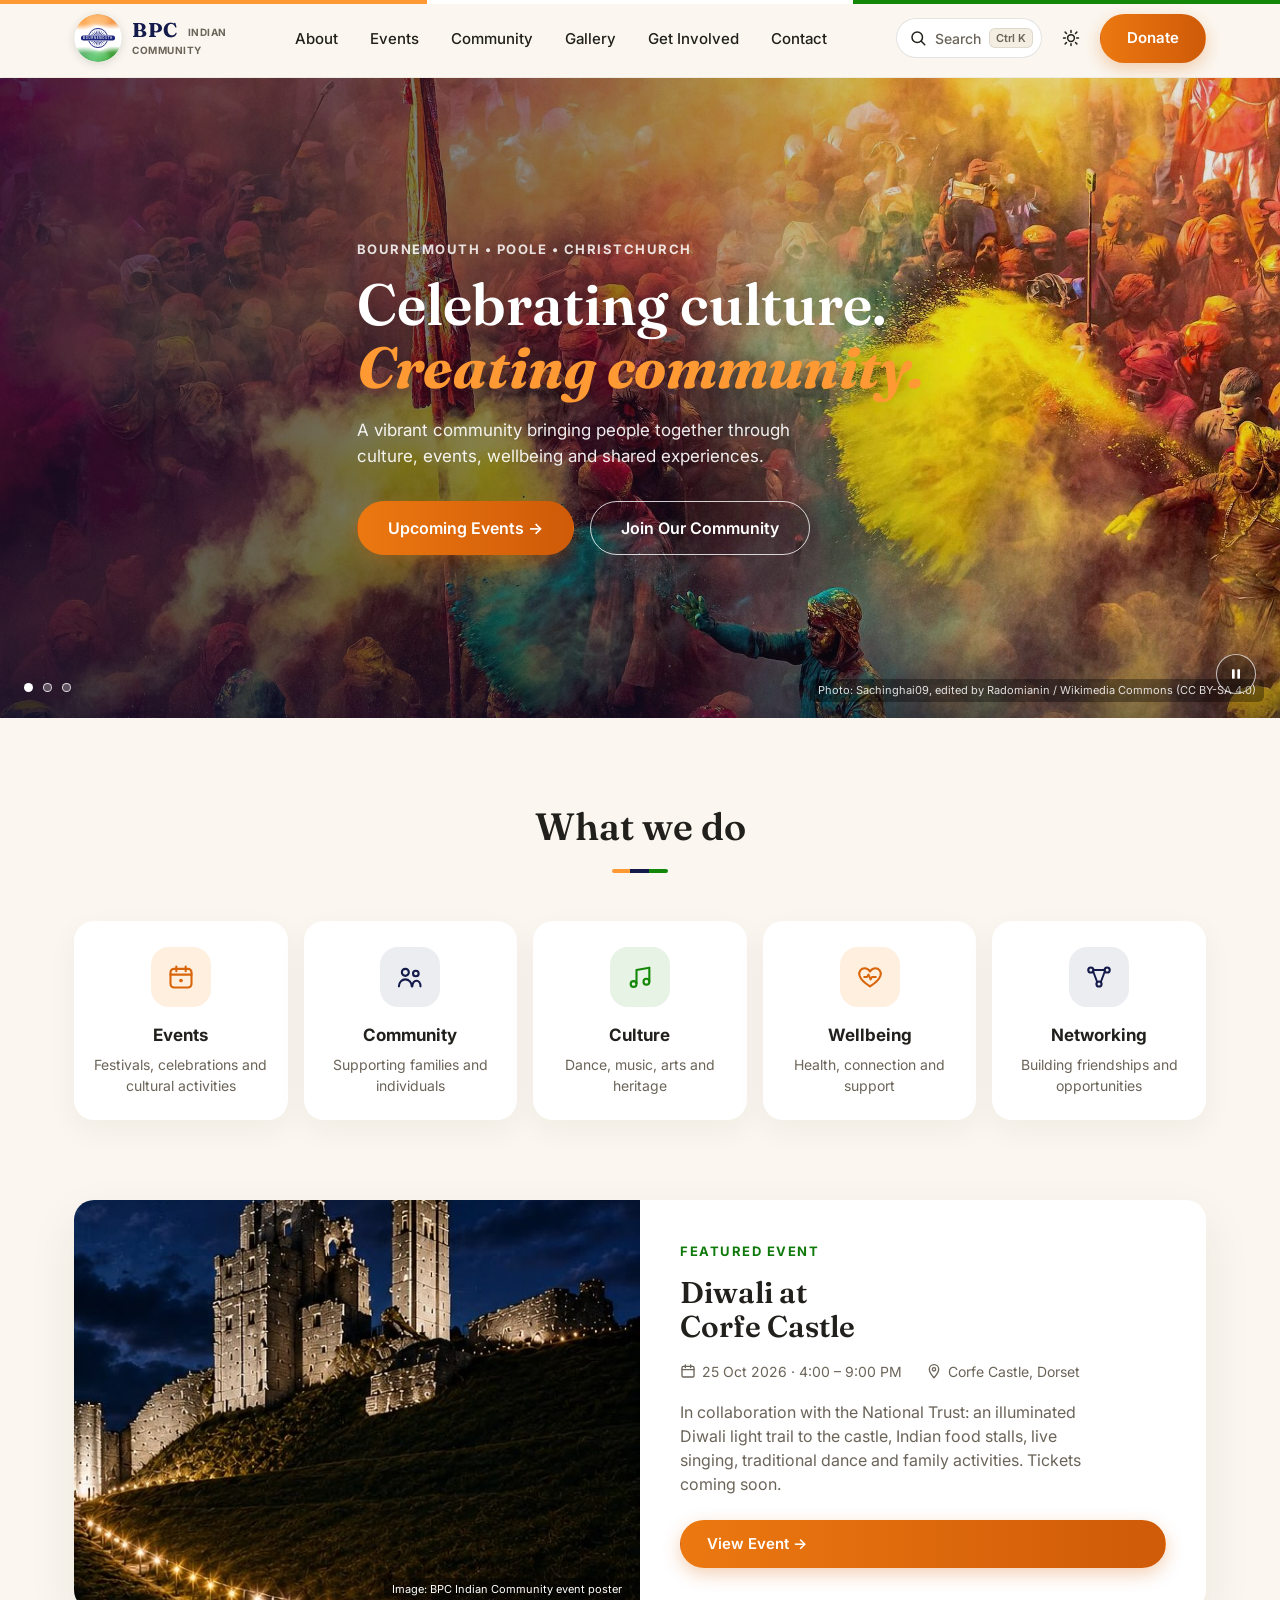
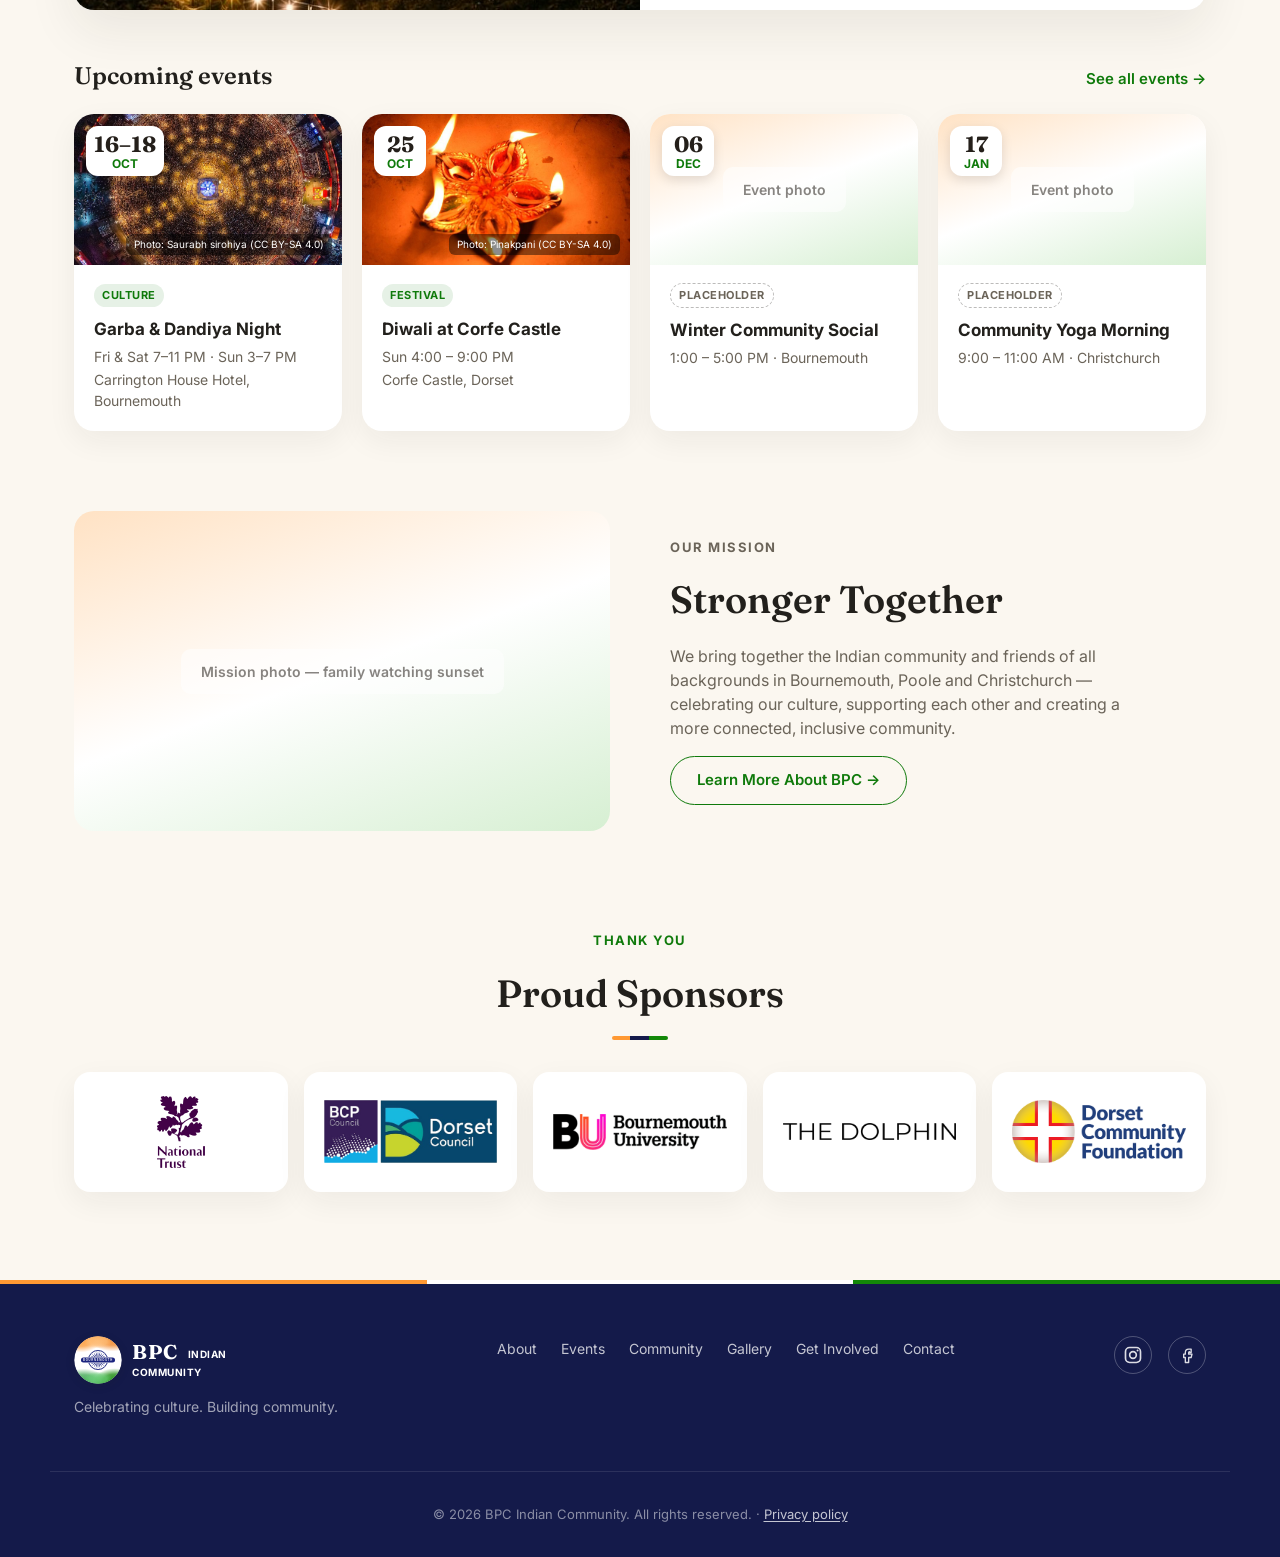
==== commit 0d6a02b6: "Remove homepage marquee; reveal elements as soon as they enter view Co-Authored-By: Claude Opus 5.5 " ====
--- a/index.html
+++ b/index.html
@@ -123,12 +123,6 @@
       </button>
     </section>
 
-
-    <!-- ===================== MARQUEE ===================== -->
-    <div class="marquee" aria-label="What we celebrate">
-      <ul class="marquee-track"><li>Holi</li><li>Diwali</li><li>Garba &amp; Dandiya</li><li>Bollywood Beats</li><li>Women of Excellence</li><li>Community Awards</li><li>Wellbeing &amp; Yoga</li><li>Charity events</li><li>Networking evenings</li><li>Republic Day</li></ul>
-      <ul class="marquee-track" aria-hidden="true"><li>Holi</li><li>Diwali</li><li>Garba &amp; Dandiya</li><li>Bollywood Beats</li><li>Women of Excellence</li><li>Community Awards</li><li>Wellbeing &amp; Yoga</li><li>Charity events</li><li>Networking evenings</li><li>Republic Day</li></ul>
-    </div>
 
     <!-- ===================== WHAT WE DO ===================== -->
     <section class="what-we-do" id="about">
--- a/style.css
+++ b/style.css
@@ -1806,51 +1806,6 @@
 }
 .hero-dots, .hero-pause, .hero-slide-credit { z-index: 4; }
 
-/* -------------------- Marquee -------------------- */
-.marquee {
-  display: flex;
-  overflow: hidden;
-  background: var(--navy);
-  color: #fff;
-  padding: 14px 0;
-  -webkit-mask-image: linear-gradient(90deg, transparent, #000 6%, #000 94%, transparent);
-          mask-image: linear-gradient(90deg, transparent, #000 6%, #000 94%, transparent);
-}
-.marquee-track {
-  display: flex;
-  flex-shrink: 0;
-  gap: 0;
-  margin: 0;
-  padding: 0;
-  list-style: none;
-  animation: marquee 38s linear infinite;
-}
-.marquee-track li {
-  display: flex;
-  align-items: center;
-  font-family: var(--font-display);
-  font-size: 19px;
-  font-weight: 600;
-  white-space: nowrap;
-  padding: 0 22px;
-}
-.marquee-track li::after {
-  content: "";
-  width: 8px;
-  height: 8px;
-  margin-left: 44px;
-  border-radius: 50%;
-  background: var(--saffron);
-}
-.marquee-track li:nth-child(3n+2)::after { background: #fff; }
-.marquee-track li:nth-child(3n)::after { background: #2EA043; }
-.marquee:hover .marquee-track { animation-play-state: paused; }
-@keyframes marquee { to { transform: translateX(-100%); } }
-@media (prefers-reduced-motion: reduce) {
-  .marquee-track { animation: none; }
-  .marquee { overflow-x: auto; }
-}
-
 /* -------------------- What we do: cards with line icons -------------------- */
 .wwd-cards { gap: 16px; }
 .wwd-cards .wwd-item {
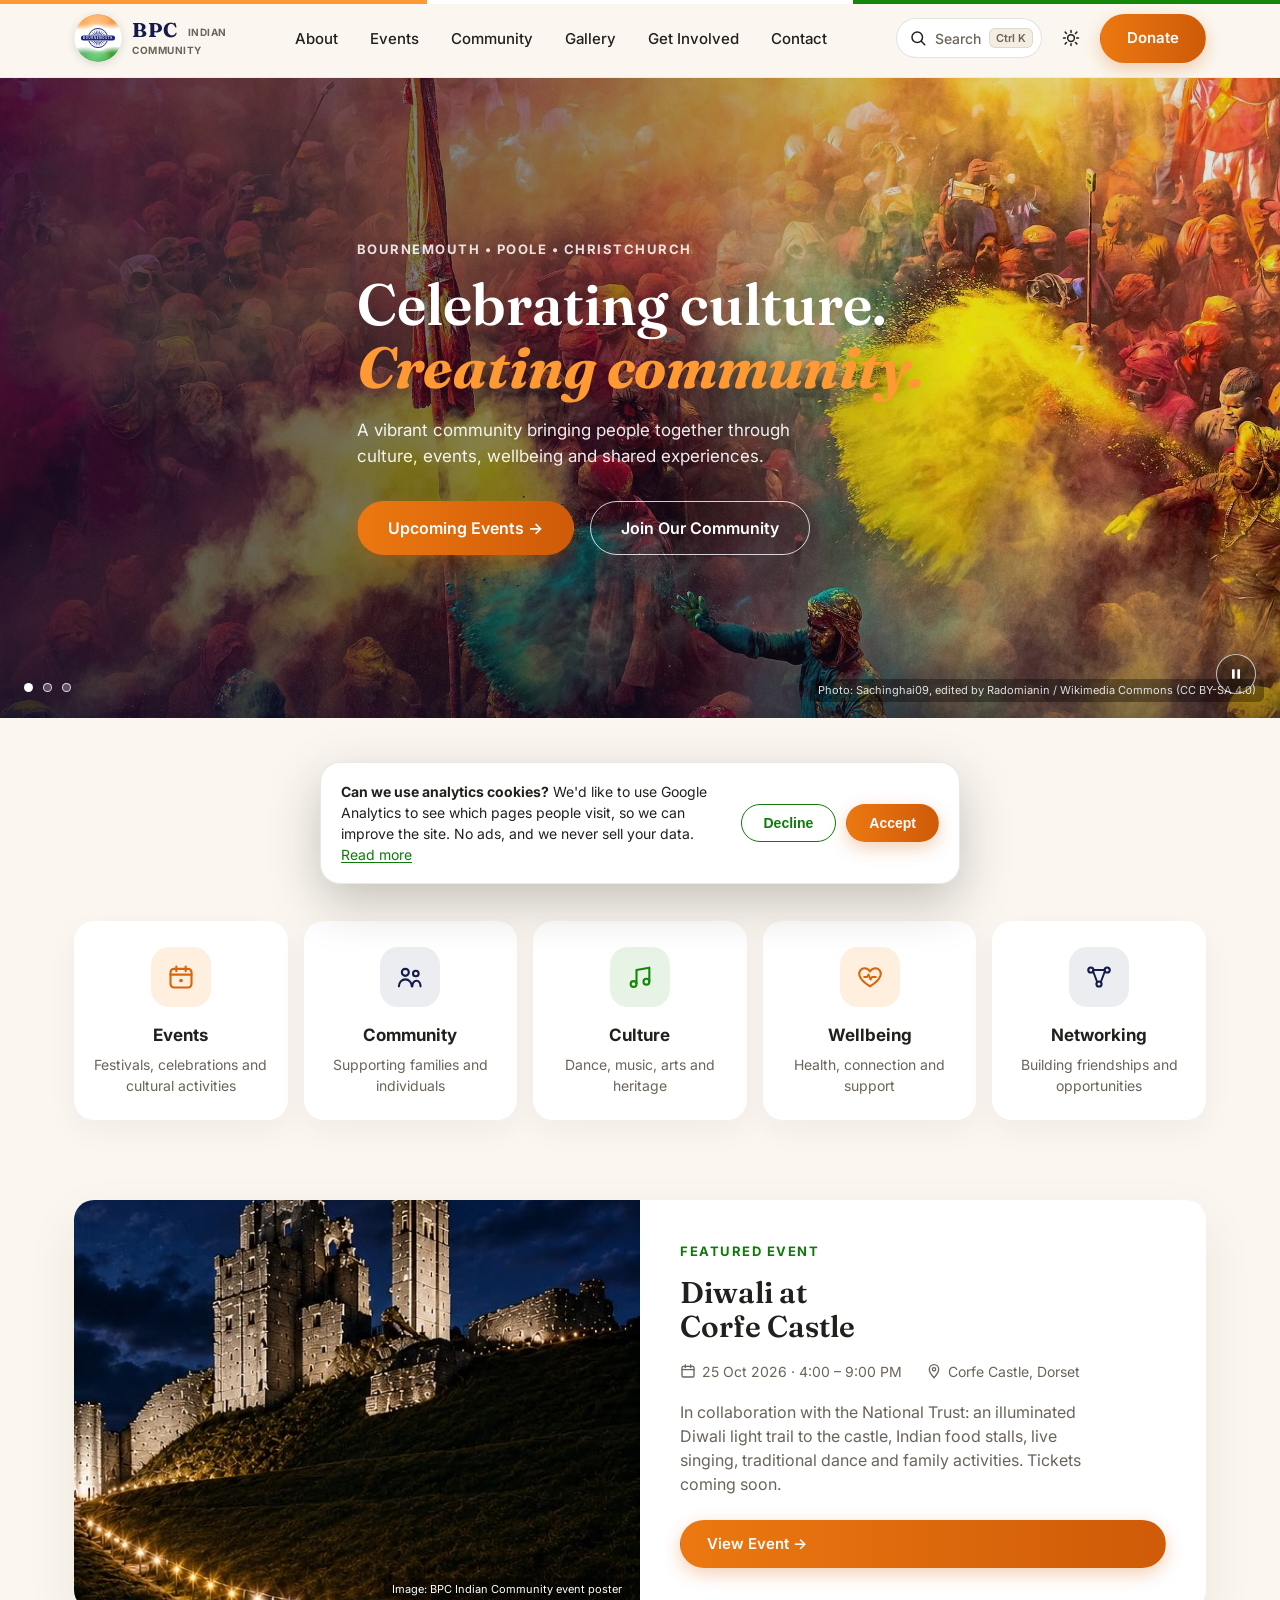
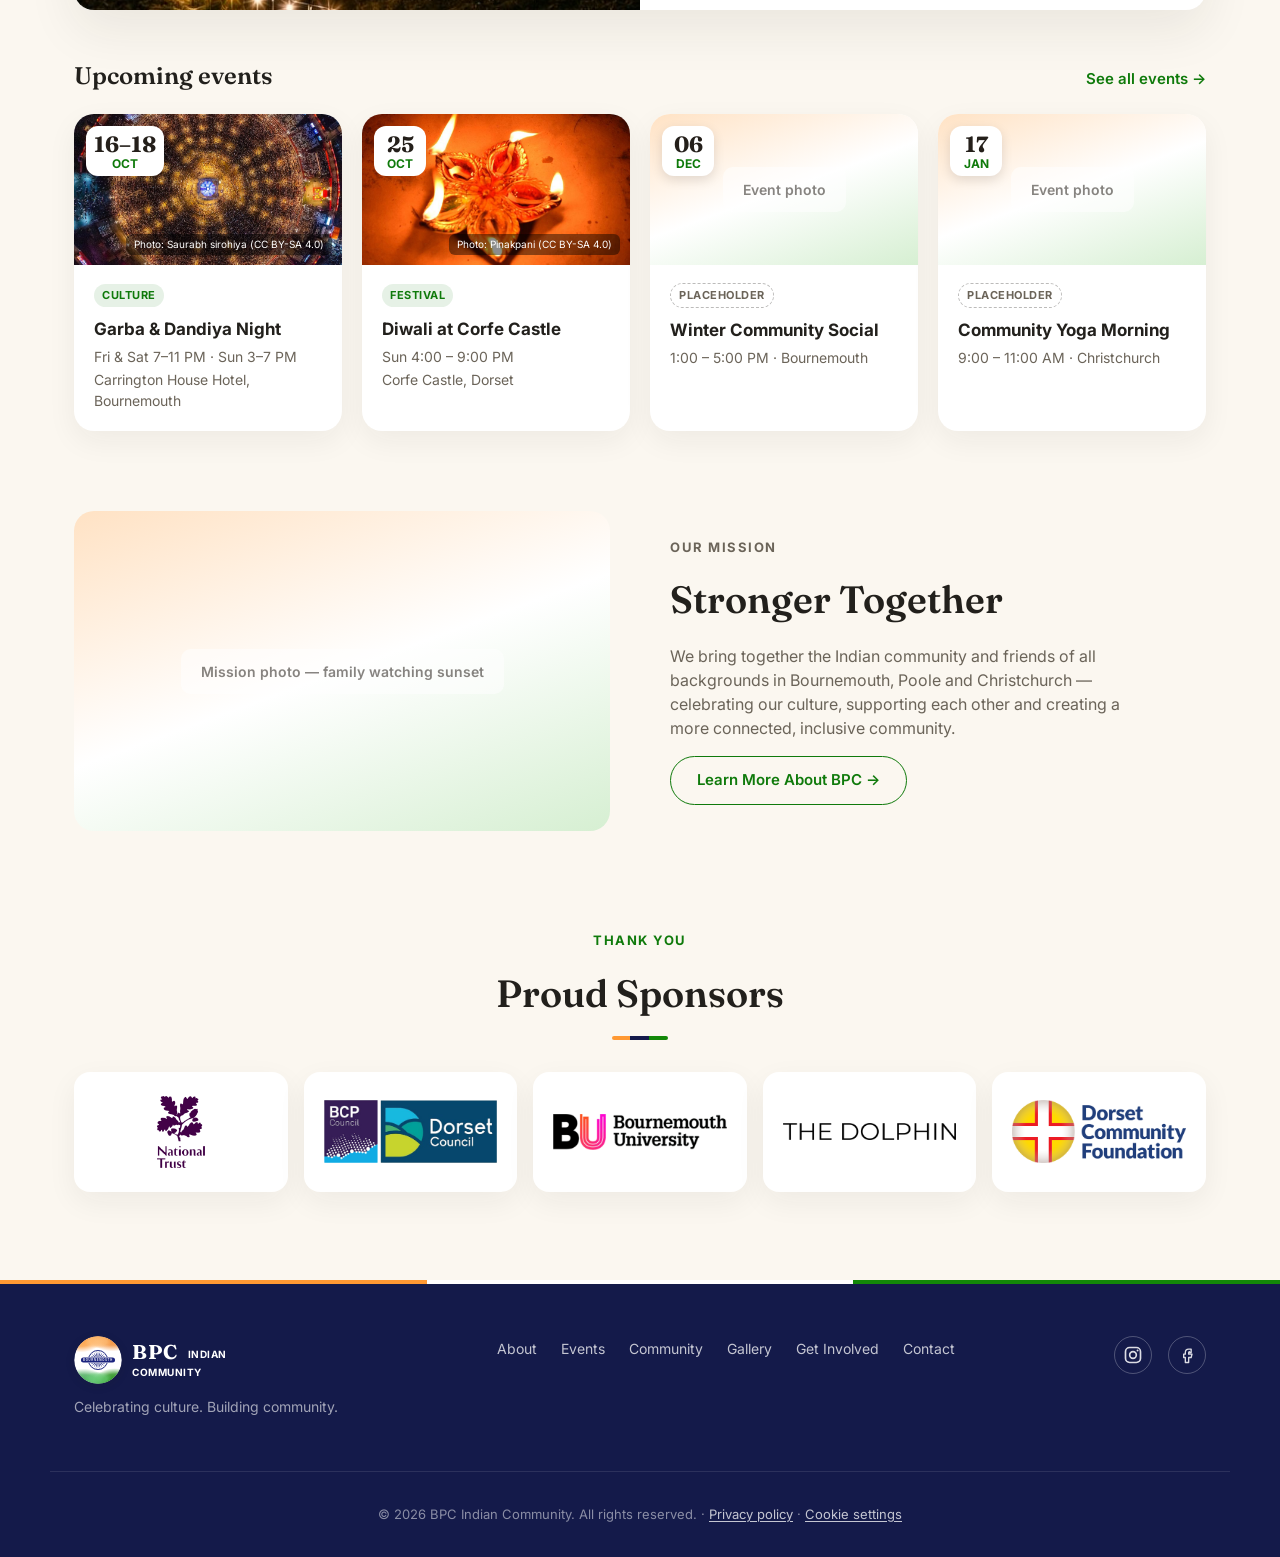
==== commit 7fb8daf8: "Working contact form (Web3Forms) and cookie consent banner gating Google Analytics Co-Authored-By: C" ====
--- a/index.html
+++ b/index.html
@@ -5,14 +5,7 @@
 <meta name="viewport" content="width=device-width, initial-scale=1">
 <title>BPC Indian Community — Homepage Redesign Prototype</title>
 
-<!-- Google tag (gtag.js) — GA4 property: BPC Indian Community -->
-<script async src="https://www.googletagmanager.com/gtag/js?id=G-W0NKQS6ZV1"></script>
-<script>
-  window.dataLayer = window.dataLayer || [];
-  function gtag(){dataLayer.push(arguments);}
-  gtag('js', new Date());
-  gtag('config', 'G-W0NKQS6ZV1');
-</script>
+<!-- Google Analytics (GA4) is loaded by assets/site.js only after the visitor accepts cookies. -->
 
 <link rel="preconnect" href="https://fonts.googleapis.com">
 <link rel="preconnect" href="https://fonts.gstatic.com" crossorigin>
@@ -323,7 +316,7 @@
       </div>
     </div>
     <div class="container footer-bottom">
-      <p>© 2026 BPC Indian Community. All rights reserved. · <a href="privacy.html">Privacy policy</a></p>
+      <p>© 2026 BPC Indian Community. All rights reserved. · <a href="privacy.html">Privacy policy</a> · <button type="button" class="link-button" data-cookie-settings>Cookie settings</button></p>
     </div>
   </footer>
 
--- a/style.css
+++ b/style.css
@@ -665,6 +665,18 @@
   box-shadow: 0 0 0 3px rgba(var(--accent-rgb), 0.12);
 }
 .contact-form .btn { align-self: flex-start; margin-top: 6px; }
+.contact-form .btn:disabled { opacity: 0.7; cursor: progress; transform: none; }
+.form-honeypot { position: absolute; left: -9999px; width: 1px; height: 1px; opacity: 0; }
+.form-status {
+  margin: 0;
+  padding: 12px 16px;
+  border-radius: 12px;
+  font-size: 14px;
+  font-weight: 500;
+}
+.form-status.is-success { background: rgba(var(--accent-rgb), 0.1); color: var(--accent); }
+.form-status.is-error { background: rgba(200, 40, 40, 0.1); color: #B42318; }
+[data-theme="dark"] .form-status.is-error { color: #FF8A80; }
 
 /* Info sidebar */
 .contact-info { padding-top: 4px; }
@@ -1762,6 +1774,55 @@
 }
 [data-theme="dark"] .toast { background: #2A2E45; }
 .toast.is-visible { opacity: 1; transform: translate(-50%, 0); }
+
+/* -------------------- Cookie banner -------------------- */
+.cookie-banner {
+  position: fixed;
+  left: 16px;
+  right: 16px;
+  bottom: 16px;
+  z-index: 240;
+  max-width: 640px;
+  margin: 0 auto;
+  padding: 18px 20px;
+  border-radius: var(--radius-card);
+  background: var(--surface);
+  color: var(--charcoal);
+  border: 1px solid rgba(var(--hairline-rgb), 0.1);
+  box-shadow: 0 18px 50px rgba(var(--shadow-rgb), 0.25);
+  display: flex;
+  flex-wrap: wrap;
+  align-items: center;
+  gap: 14px 20px;
+  font-size: 14px;
+  line-height: 1.5;
+  transform: translateY(16px);
+  opacity: 0;
+  transition: opacity 0.25s ease, transform 0.25s ease;
+}
+.cookie-banner.is-visible { opacity: 1; transform: none; }
+.cookie-banner p { margin: 0; flex: 1 1 320px; }
+.cookie-banner a { color: var(--accent); text-decoration: underline; text-underline-offset: 2px; }
+.cookie-actions { display: flex; gap: 10px; flex: 0 0 auto; }
+.cookie-actions .btn { padding: 10px 22px; font-size: 14px; }
+@media (max-width: 480px) {
+  .cookie-actions { flex: 1 1 100%; }
+  .cookie-actions .btn { flex: 1; justify-content: center; }
+}
+@media (prefers-reduced-motion: reduce) {
+  .cookie-banner { transition: none; }
+}
+.link-button {
+  background: none;
+  border: 0;
+  padding: 0;
+  font: inherit;
+  color: rgba(255,255,255,0.75);
+  text-decoration: underline;
+  text-underline-offset: 2px;
+  cursor: pointer;
+}
+.link-button:hover { color: #fff; }
 .to-top {
   position: fixed;
   right: 20px;
@@ -1892,3 +1953,5 @@
 
 /* The header now carries search; the place tagline lives in the hero and footer instead */
 .site-header .logo-tagline { display: none !important; }
+.link-button-inline { color: var(--accent); }
+.link-button-inline:hover { color: var(--accent); }
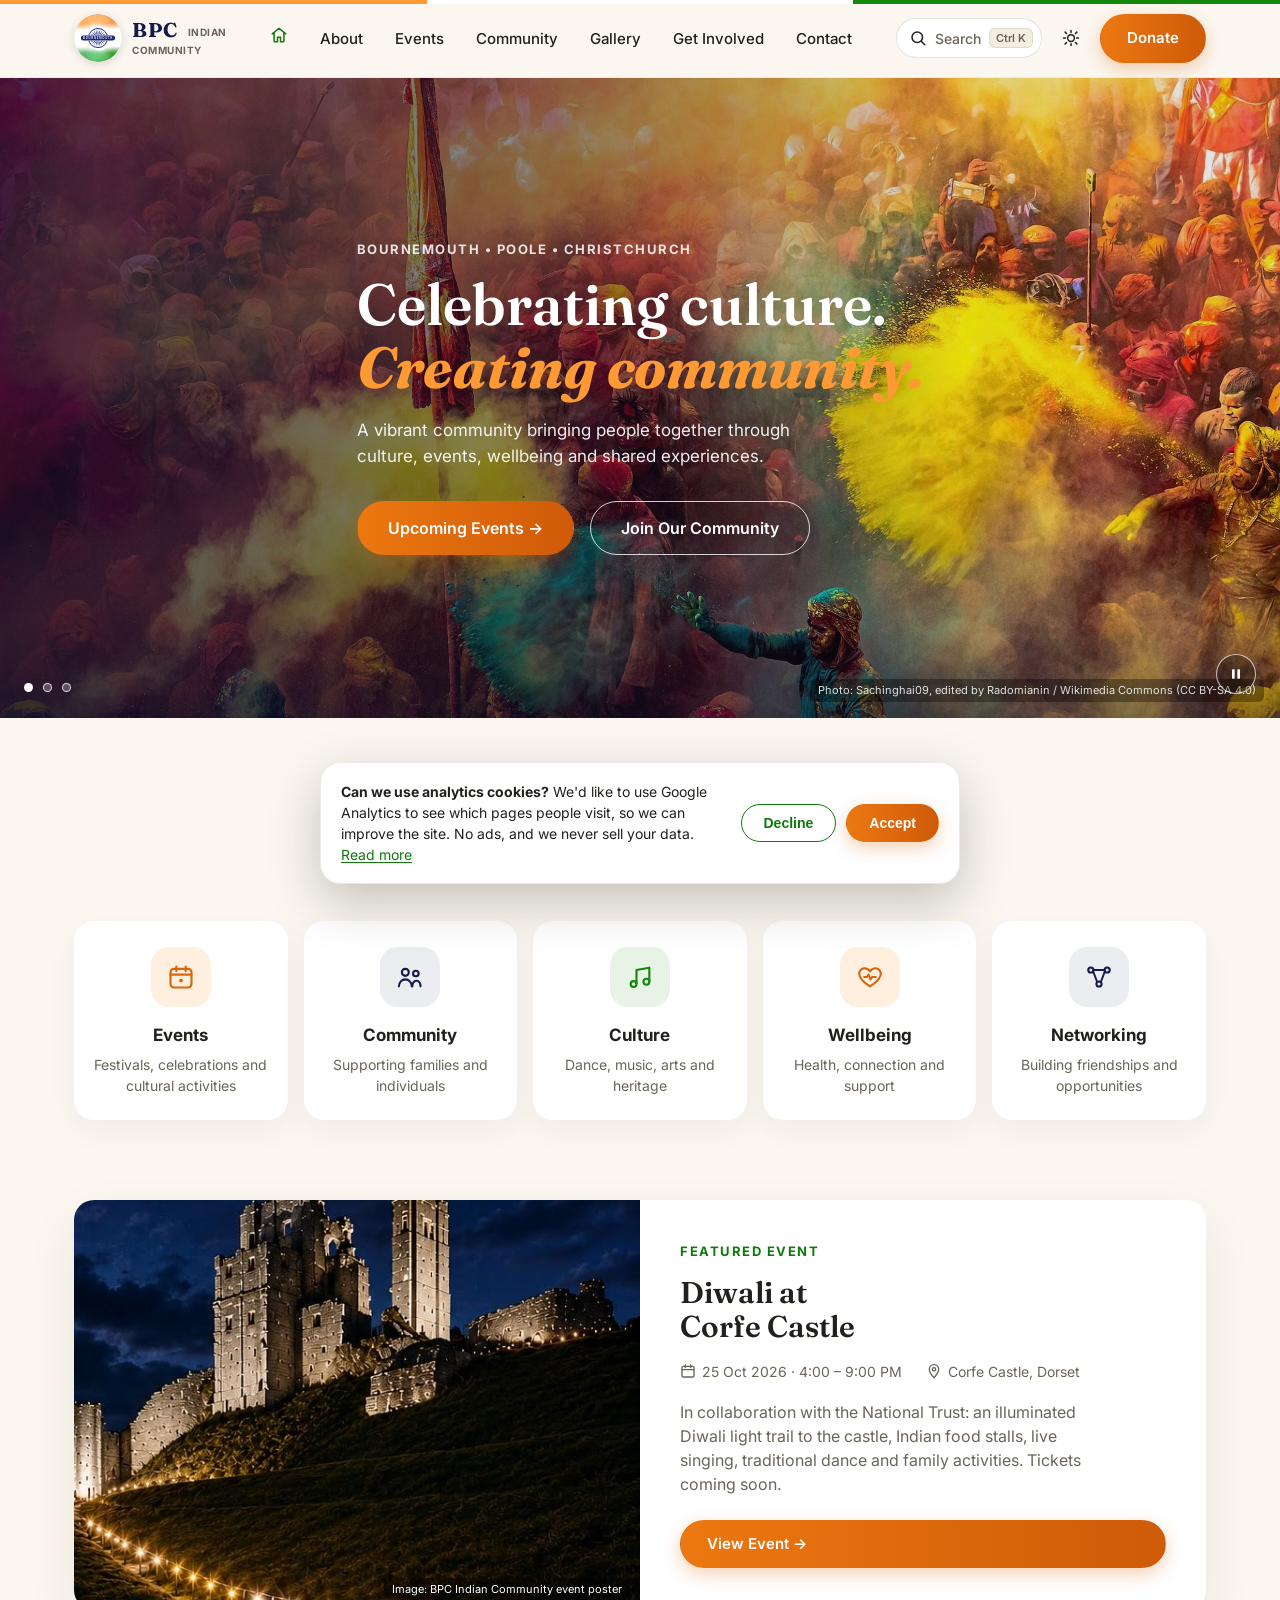
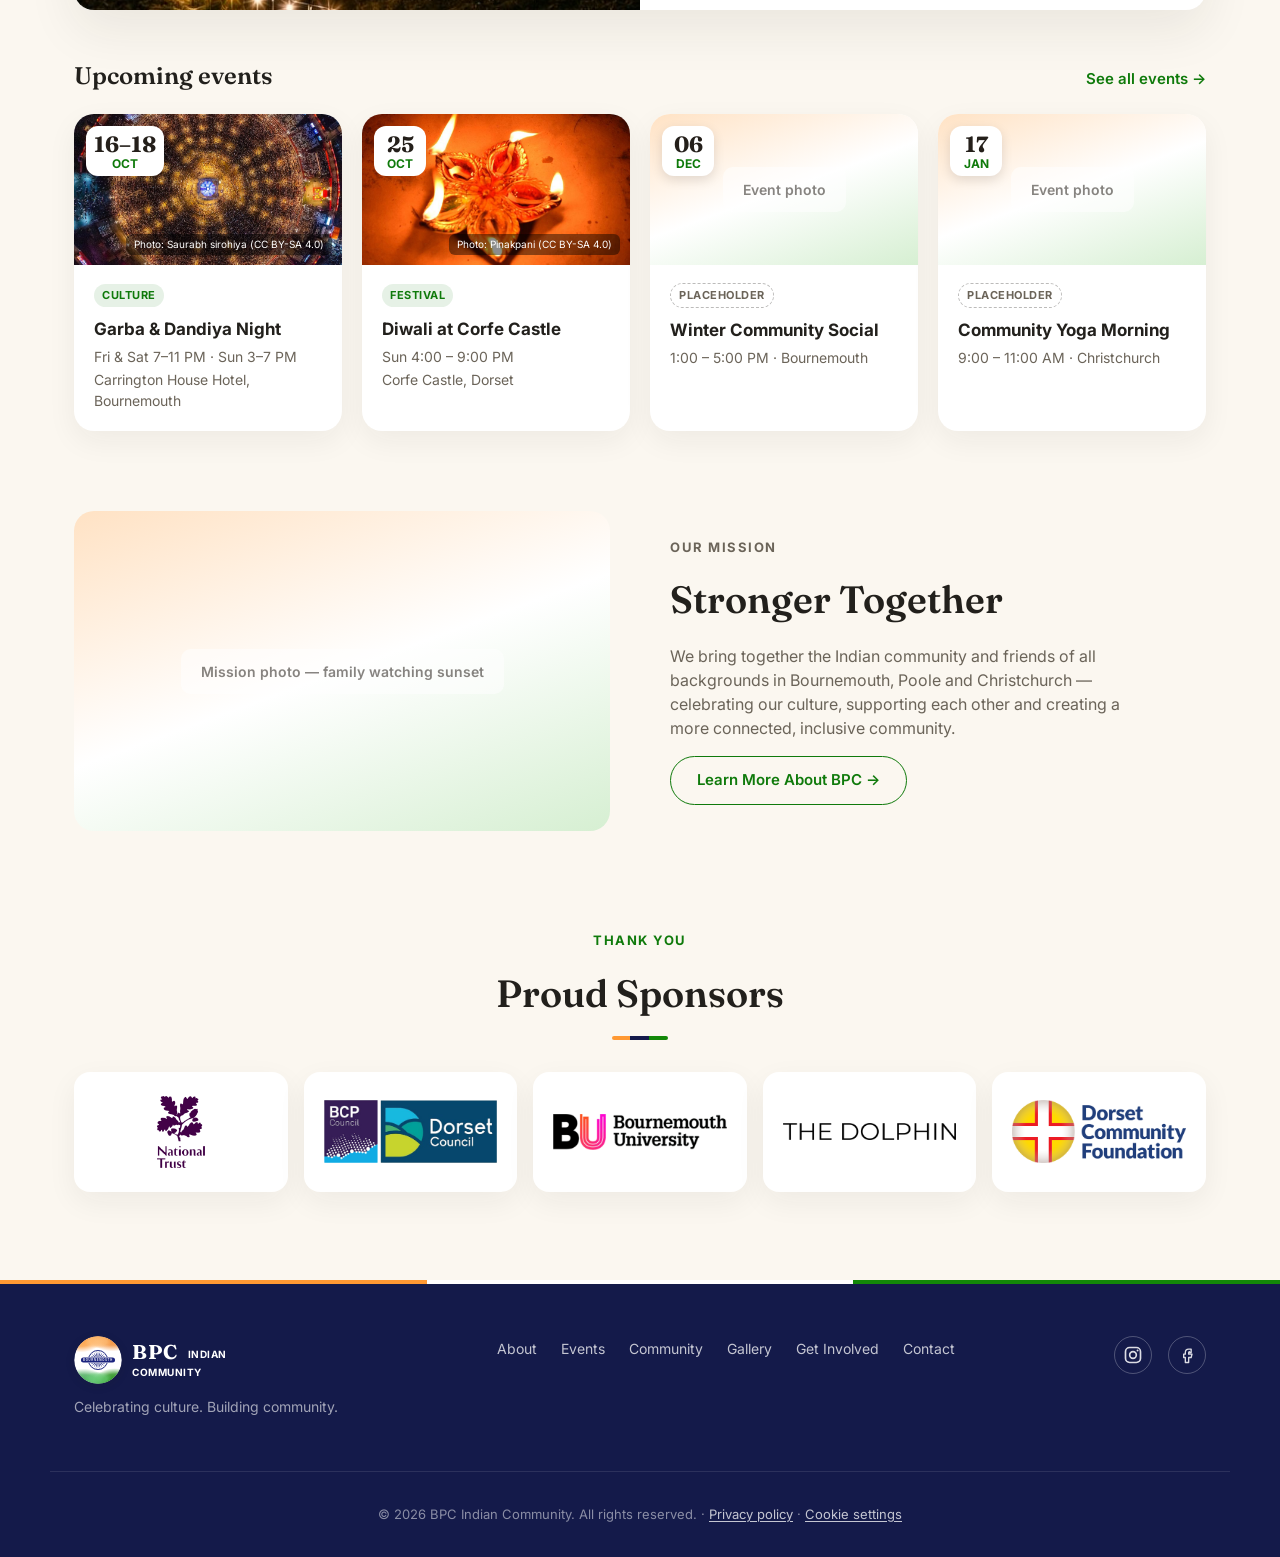
==== commit 5abcd31c: "Add a Home link with house icon to the main navigation Co-Authored-By: Claude Opus 5.5 <noreply@anth" ====
--- a/index.html
+++ b/index.html
@@ -43,6 +43,7 @@
 
       <nav class="main-nav" aria-label="Primary" id="main-nav">
         <ul>
+          <li><a href="index.html" title="Home" class="nav-home is-current" aria-current="page"><svg width="18" height="18" viewBox="0 0 24 24" fill="none" aria-hidden="true"><path d="M3 10.5 12 3l9 7.5M5.5 8.5V20a1 1 0 0 0 1 1H10v-6h4v6h3.5a1 1 0 0 0 1-1V8.5" stroke="currentColor" stroke-width="2" stroke-linecap="round" stroke-linejoin="round"/></svg><span class="nav-home-label">Home</span></a></li>
           <li><a href="about.html">About</a></li>
           <li><a href="events.html">Events</a></li>
           <li><a href="#community">Community</a></li>
--- a/style.css
+++ b/style.css
@@ -1346,6 +1346,21 @@
   .header-inner { gap: 16px; }
 }
 
+/* Home link: house icon in the desktop nav, icon + "Home" in the mobile menu */
+.main-nav a.nav-home { display: inline-flex; align-items: center; gap: 10px; }
+.main-nav a.nav-home svg { flex: none; }
+@media (min-width: 900px) {
+  .main-nav a.nav-home { padding: 6px; margin: -6px; border-radius: 50%; }
+  .nav-home-label {
+    position: absolute; width: 1px; height: 1px; margin: -1px; padding: 0;
+    overflow: hidden; clip: rect(0 0 0 0); white-space: nowrap; border: 0;
+  }
+}
+@media (max-width: 899px) {
+  .main-nav.is-open { max-height: 420px; }
+  .main-nav a.nav-home { display: flex; }
+}
+
 /* =========================================================
    LIVE-SITE CONTENT: donate, privacy, timeline, highlights
    ========================================================= */
